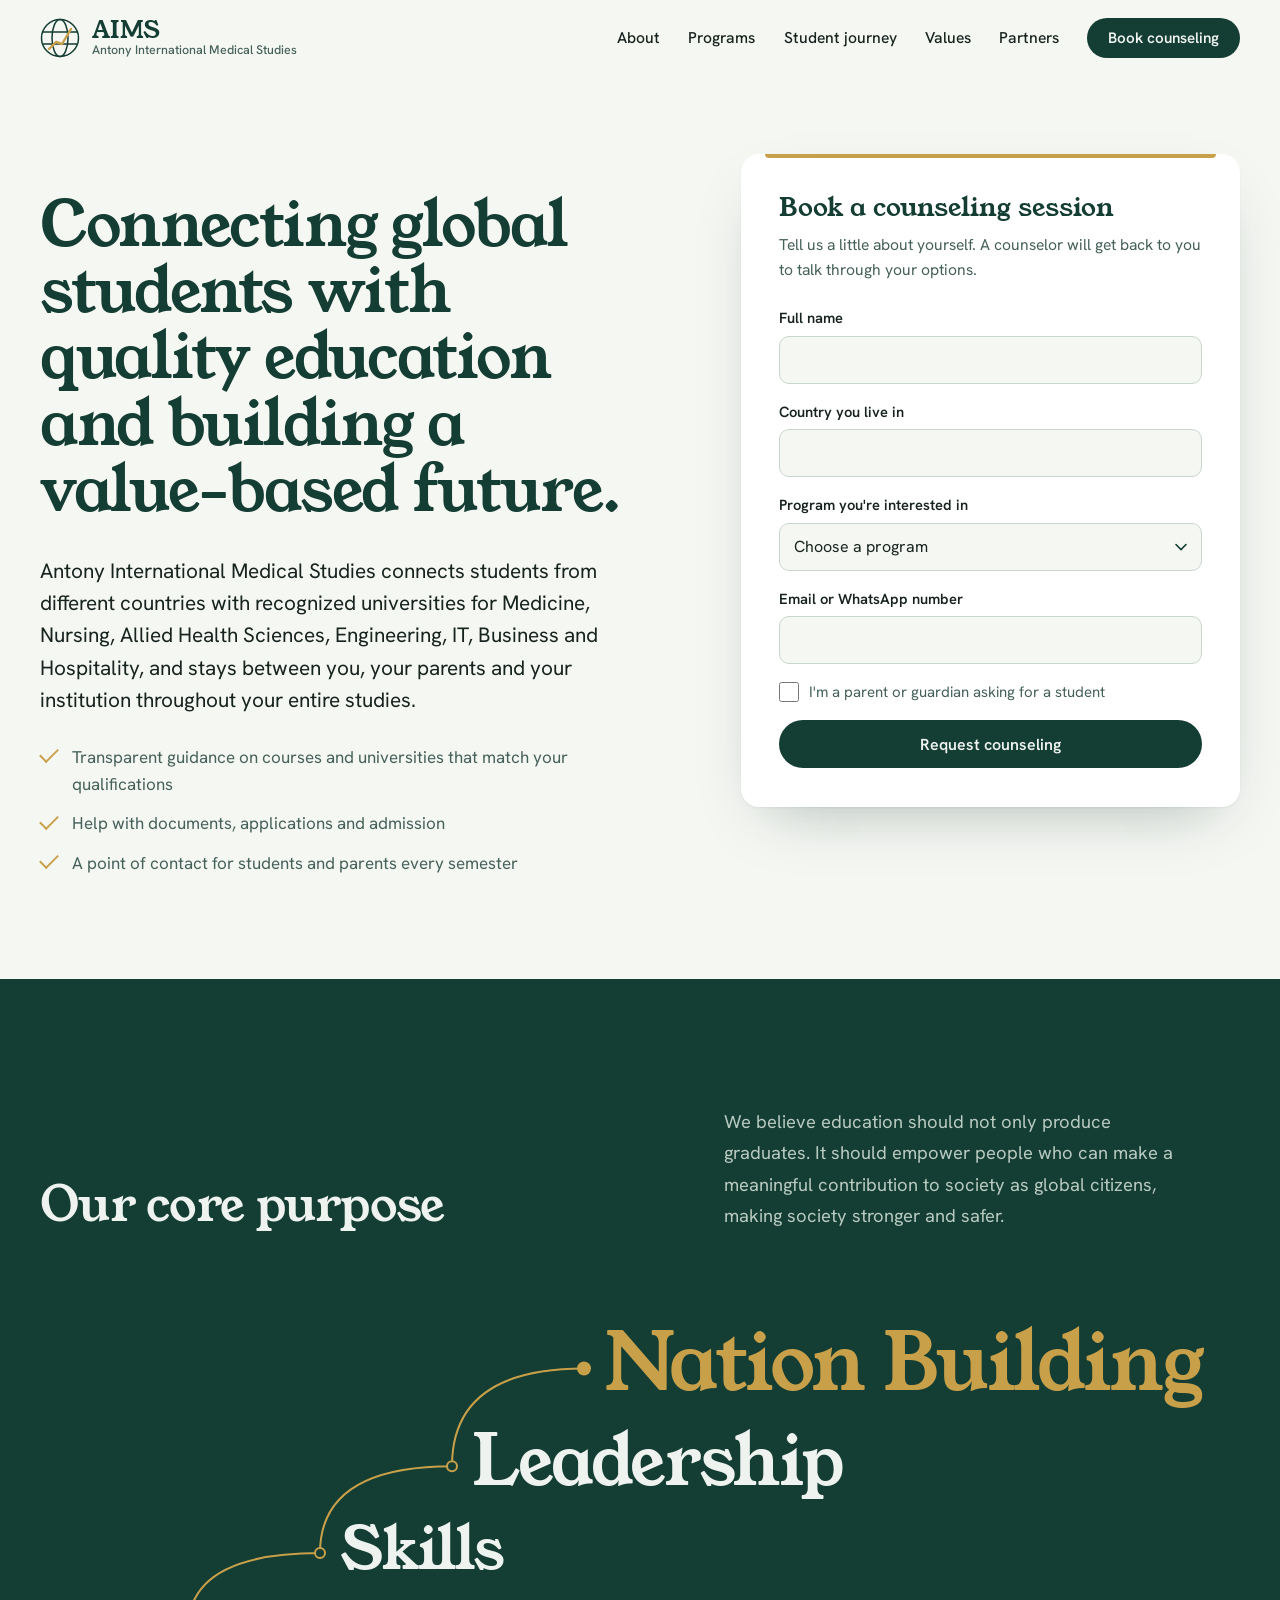
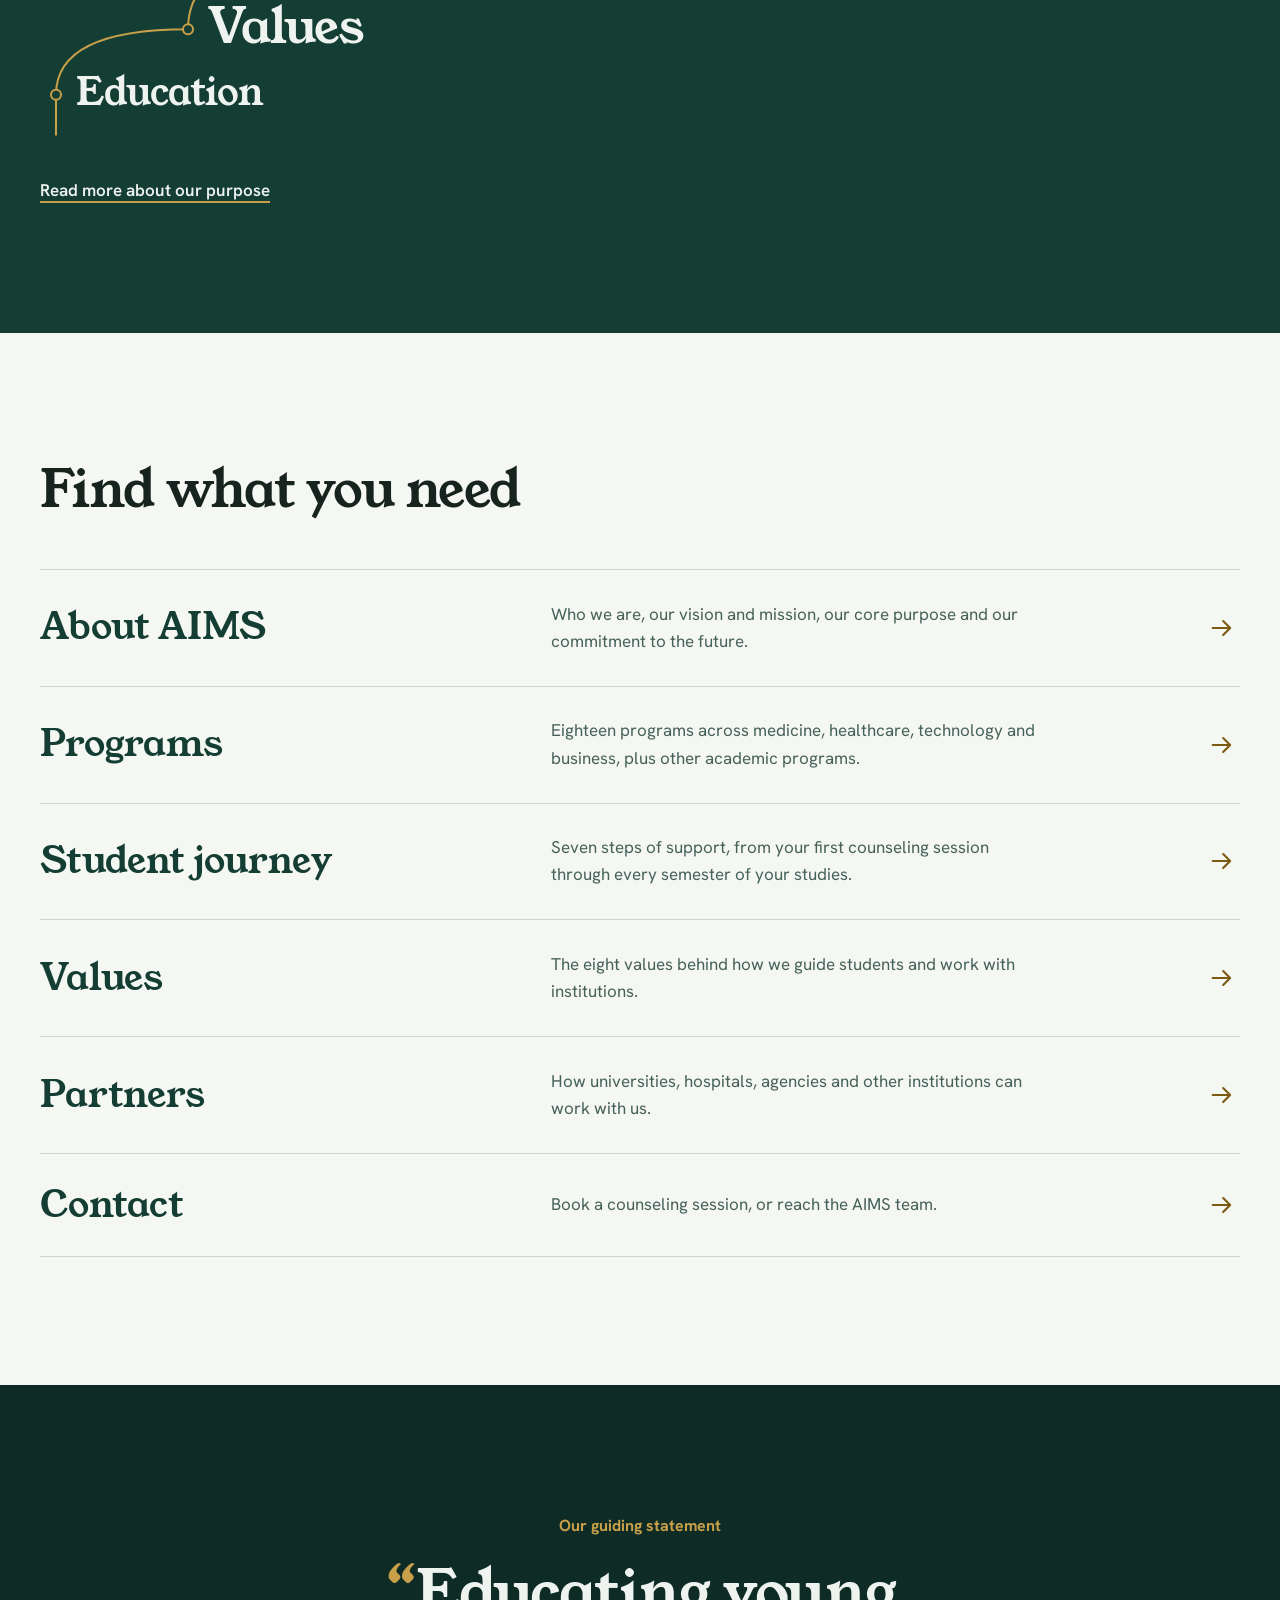
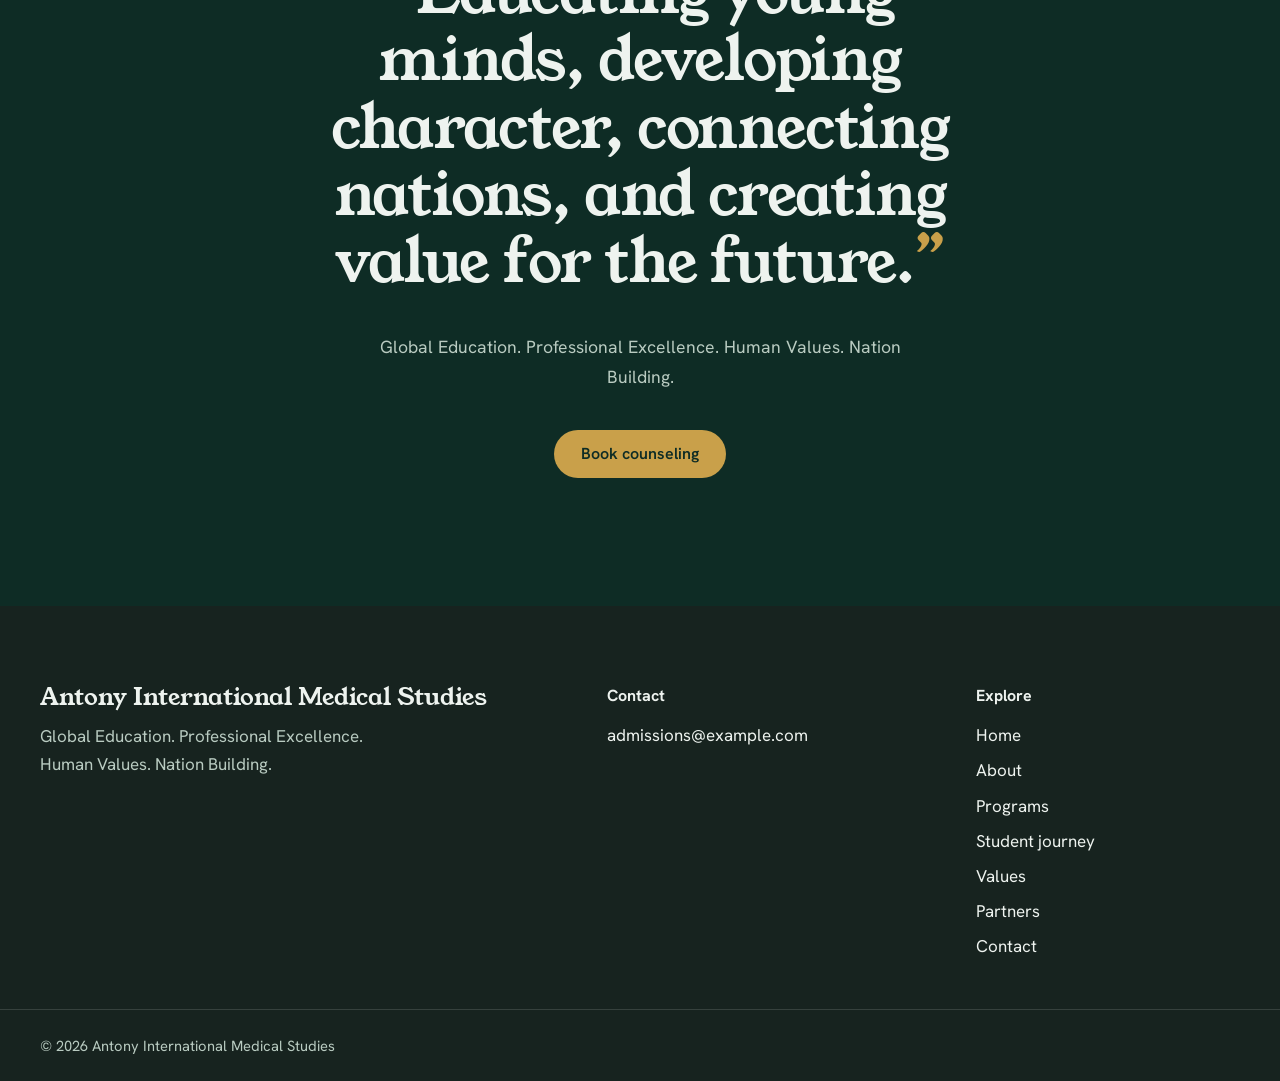
==== index.html @ ab31f5de "first commit" ====
<!doctype html>
<html lang="en">
<head>
  <meta charset="utf-8">
  <meta name="viewport" content="width=device-width, initial-scale=1">
  <title>Antony International Medical Studies (AIMS)</title>
  <meta name="description" content="Antony International Medical Studies connects students with recognized universities for Medicine, Nursing, Allied Health, Engineering, IT, Business and Hospitality, and supports them throughout their studies.">
  <meta name="theme-color" content="#143D33">
  <meta property="og:title" content="Antony International Medical Studies (AIMS)">
  <meta property="og:description" content="Antony International Medical Studies connects students with recognized universities for Medicine, Nursing, Allied Health, Engineering, IT, Business and Hospitality, and supports them throughout their studies.">
  <meta property="og:type" content="website">
  <link rel="icon" href="assets/img/favicon.svg" type="image/svg+xml">
  <link rel="preconnect" href="https://fonts.googleapis.com">
  <link rel="preconnect" href="https://fonts.gstatic.com" crossorigin>
  <link href="https://fonts.googleapis.com/css2?family=Hanken+Grotesk:wght@400;500;600;700&family=Young+Serif&display=swap" rel="stylesheet">
  <link rel="stylesheet" href="assets/css/styles.css">
  <script type="application/ld+json">
  {
    "@context": "https://schema.org",
    "@type": "EducationalOrganization",
    "name": "Antony International Medical Studies",
    "alternateName": "AIMS",
    "slogan": "Educating young minds, developing character, connecting nations, and creating value for the future.",
    "description": "International education and student recruitment consultancy for Medicine, Nursing, Allied Health Sciences, Engineering, Information Technology, Business, Hospitality and other professional programs."
  }
  </script>
</head>
<body>
  <a class="skip-link" href="#main">Skip to content</a>

  <header class="site-header" data-header>
    <div class="wrap header-inner">
      <a class="brand" href="index.html" aria-label="AIMS home">
        <svg class="brand-mark" viewBox="0 0 40 40" aria-hidden="true">
          <circle cx="20" cy="20" r="18.5" fill="none" stroke="currentColor" stroke-width="1.5"/>
          <ellipse cx="20" cy="20" rx="8" ry="18.5" fill="none" stroke="currentColor" stroke-width="1.5"/>
          <path d="M3 14h34M3 26h34" stroke="currentColor" stroke-width="1.5"/>
          <path class="brand-mark-rise" d="M9 31 L16 24 L22 26 L31 11" fill="none" stroke-width="2.4" stroke-linecap="round" stroke-linejoin="round"/>
        </svg>
        <span class="brand-text">
          <span class="brand-name">AIMS</span>
          <span class="brand-full">Antony International Medical Studies</span>
        </span>
      </a>

      <button class="nav-toggle" type="button" aria-expanded="false" aria-controls="site-nav" data-nav-toggle>
        <span class="visually-hidden">Menu</span>
        <svg viewBox="0 0 24 24" aria-hidden="true"><path d="M4 7h16M4 12h16M4 17h16"/></svg>
      </button>

      <nav class="site-nav" id="site-nav" aria-label="Main" data-nav>
        <a href="about.html">About</a>
        <a href="programs.html">Programs</a>
        <a href="student-journey.html">Student journey</a>
        <a href="values.html">Values</a>
        <a href="partners.html">Partners</a>
        <a class="btn btn-primary btn-small" href="contact.html">Book counseling</a>
      </nav>
    </div>
  </header>

  <main id="main">

    <section class="hero">
      <div class="wrap hero-grid">
        <div class="hero-copy">
          <h1 class="hero-title">Connecting global students with quality education and building a value-based future.</h1>
          <p class="hero-lede">
            Antony International Medical Studies connects students from different countries with recognized
            universities for Medicine, Nursing, Allied Health Sciences, Engineering, IT, Business and Hospitality,
            and stays between you, your parents and your institution throughout your entire studies.
          </p>
          <ul class="hero-points">
            <li>Transparent guidance on courses and universities that match your qualifications</li>
            <li>Help with documents, applications and admission</li>
            <li>A point of contact for students and parents every semester</li>
          </ul>
        </div>
        <div class="form-card" id="counseling" data-form-card>
          <div data-form-view>
            <h2 class="form-title">Book a counseling session</h2>
            <p class="form-intro">Tell us a little about yourself. A counselor will get back to you to talk through your options.</p>

            <form class="enquiry" novalidate data-form="counseling">
              <div class="field">
                <label for="f-name">Full name</label>
                <input id="f-name" name="name" type="text" autocomplete="name" required>
                <p class="field-error" id="f-name-err" hidden></p>
              </div>
              <div class="field">
                <label for="f-country">Country you live in</label>
                <input id="f-country" name="country" type="text" autocomplete="country-name" required>
                <p class="field-error" id="f-country-err" hidden></p>
              </div>
              <div class="field">
                <label for="f-program">Program you're interested in</label>
                <select id="f-program" name="program" required>
                  <option value="">Choose a program</option>
                  <optgroup label="Medicine &amp; Healthcare">
                    <option>Doctor of Medicine</option>
                    <option>Nursing</option>
                    <option>Pharmacy</option>
                    <option>Medical Laboratory Sciences</option>
                    <option>Radiologic Technology</option>
                    <option>Physical Therapy</option>
                    <option>Dentistry</option>
                    <option>Public Health</option>
                    <option>Allied Health Sciences</option>
                  </optgroup>
                  <optgroup label="Professional &amp; Technology">
                    <option>Information Technology</option>
                    <option>Computer Science</option>
                    <option>Engineering</option>
                    <option>Artificial Intelligence</option>
                    <option>Data Science</option>
                    <option>Cybersecurity</option>
                    <option>Business Administration</option>
                    <option>Accounting and Finance</option>
                    <option>Hospitality and Tourism Management</option>
                  </optgroup>
                  <optgroup label="Other">
                    <option>Another undergraduate program</option>
                    <option>A postgraduate program</option>
                    <option>A vocational or professional program</option>
                    <option>I&#x27;m not sure yet</option>
                  </optgroup>
                </select>
                <p class="field-error" id="f-program-err" hidden></p>
              </div>
              <div class="field">
                <label for="f-contact">Email or WhatsApp number</label>
                <input id="f-contact" name="contact" type="text" autocomplete="email" required>
                <p class="field-error" id="f-contact-err" hidden></p>
              </div>
              <label class="check">
                <input type="checkbox" name="parent">
                <span>I'm a parent or guardian asking for a student</span>
              </label>
              <button class="btn btn-primary btn-block" type="submit">Request counseling</button>
            </form>
          </div>
          <div class="form-done" data-form-done hidden tabindex="-1">
            <svg class="done-mark" viewBox="0 0 48 48" aria-hidden="true"><circle cx="24" cy="24" r="22"/><path d="M14 25l7 7 13-15"/></svg>
            <h2 class="form-title">Your request is ready to send</h2>
            <p>We've opened your email app with your details filled in. Press send and an AIMS counselor will reply.</p>
            <p class="form-done-alt" data-done-alt></p>
            <button class="btn btn-ghost" type="button" data-form-edit>Edit my details</button>
          </div>
        </div>
      </div>
    </section>

    <section class="purpose" aria-labelledby="purpose-title">
      <div class="wrap">
        <div class="purpose-head">
          <h2 class="purpose-title" id="purpose-title">Our core purpose</h2>
          <p class="purpose-lede">
            We believe education should not only produce graduates. It should empower people who can make a
            meaningful contribution to society as global citizens, making society stronger and safer.
          </p>
        </div>
        <div class="stairs" data-stairs>
          <svg class="stairs-line" aria-hidden="true" data-stairs-svg><path data-stairs-path/></svg>
          <ol class="stairs-list" aria-label="Our core purpose">
            <li class="step" style="--i:0"><span class="step-word">Education</span></li>
            <li class="step" style="--i:1"><span class="step-word">Values</span></li>
            <li class="step" style="--i:2"><span class="step-word">Skills</span></li>
            <li class="step" style="--i:3"><span class="step-word">Leadership</span></li>
            <li class="step" style="--i:4"><span class="step-word">Nation Building</span></li>
          </ol>
        </div>
        <a class="text-link text-link-light" href="about.html#core-purpose">Read more about our purpose</a>
      </div>
    </section>

    <section class="section explore" aria-labelledby="explore-title">
      <div class="wrap">
        <h2 class="h2" id="explore-title">Find what you need</h2>
        <ul class="explore-list">
          <li>
            <a class="explore-row" href="about.html">
              <span class="explore-name">About AIMS</span>
              <span class="explore-desc">Who we are, our vision and mission, our core purpose and our commitment to the future.</span>
              <svg class="row-arrow" viewBox="0 0 24 24" aria-hidden="true"><path d="M4 12h15M13 6l6 6-6 6"/></svg>
            </a>
          </li>
          <li>
            <a class="explore-row" href="programs.html">
              <span class="explore-name">Programs</span>
              <span class="explore-desc">Eighteen programs across medicine, healthcare, technology and business, plus other academic programs.</span>
              <svg class="row-arrow" viewBox="0 0 24 24" aria-hidden="true"><path d="M4 12h15M13 6l6 6-6 6"/></svg>
            </a>
          </li>
          <li>
            <a class="explore-row" href="student-journey.html">
              <span class="explore-name">Student journey</span>
              <span class="explore-desc">Seven steps of support, from your first counseling session through every semester of your studies.</span>
              <svg class="row-arrow" viewBox="0 0 24 24" aria-hidden="true"><path d="M4 12h15M13 6l6 6-6 6"/></svg>
            </a>
          </li>
          <li>
            <a class="explore-row" href="values.html">
              <span class="explore-name">Values</span>
              <span class="explore-desc">The eight values behind how we guide students and work with institutions.</span>
              <svg class="row-arrow" viewBox="0 0 24 24" aria-hidden="true"><path d="M4 12h15M13 6l6 6-6 6"/></svg>
            </a>
          </li>
          <li>
            <a class="explore-row" href="partners.html">
              <span class="explore-name">Partners</span>
              <span class="explore-desc">How universities, hospitals, agencies and other institutions can work with us.</span>
              <svg class="row-arrow" viewBox="0 0 24 24" aria-hidden="true"><path d="M4 12h15M13 6l6 6-6 6"/></svg>
            </a>
          </li>
          <li>
            <a class="explore-row" href="contact.html">
              <span class="explore-name">Contact</span>
              <span class="explore-desc">Book a counseling session, or reach the AIMS team.</span>
              <svg class="row-arrow" viewBox="0 0 24 24" aria-hidden="true"><path d="M4 12h15M13 6l6 6-6 6"/></svg>
            </a>
          </li>
        </ul>
      </div>
    </section>

    <section class="statement" aria-labelledby="statement-title">
      <div class="wrap">
        <h2 class="statement-label" id="statement-title">Our guiding statement</h2>
        <blockquote class="statement-quote">Educating young minds, developing character, connecting nations, and creating value for the future.</blockquote>
        <p class="statement-body">Global Education. Professional Excellence. Human Values. Nation Building.</p>
        <a class="btn btn-brass" href="contact.html">Book counseling</a>
      </div>
    </section>
  </main>

  <footer class="site-footer">
    <div class="wrap footer-grid">
      <div class="footer-brand">
        <p class="footer-name">Antony International Medical Studies</p>
        <p class="footer-tagline">Global Education. Professional Excellence. Human Values. Nation Building.</p>
      </div>
      <div class="footer-contact">
        <h2 class="footer-heading">Contact</h2>
        <ul data-contact-list></ul>
      </div>
      <nav class="footer-nav" aria-label="Footer">
        <h2 class="footer-heading">Explore</h2>
        <ul>
          <li><a href="index.html">Home</a></li>
          <li><a href="about.html">About</a></li>
          <li><a href="programs.html">Programs</a></li>
          <li><a href="student-journey.html">Student journey</a></li>
          <li><a href="values.html">Values</a></li>
          <li><a href="partners.html">Partners</a></li>
          <li><a href="contact.html">Contact</a></li>
        </ul>
      </nav>
    </div>
    <div class="wrap footer-base">
      <p>&copy; <span data-year>2026</span> Antony International Medical Studies</p>
    </div>
  </footer>

  <script src="assets/js/main.js" defer></script>
</body>
</html>
---- assets/css/styles.css ----
/* ==========================================================================
   AIMS — Antony International Medical Studies
   Palette: laurel (surgical green / graduation laurel), chalk, ink, sage, brass
   Type: Young Serif (display), Hanken Grotesk (text)
   ========================================================================== */

:root {
  --laurel: #143d33;
  --laurel-deep: #0e2c25;
  --laurel-soft: #1d4d41;
  --chalk: #f5f7f3;
  --paper: #ffffff;
  --ink: #17231f;
  --ink-soft: #46605a;
  --sage: #e3ebe5;
  --sage-line: #c9d6cd;
  --brass: #c9a04a;
  --brass-ink: #7d5a12;
  --on-laurel: #eef3ef;
  --on-laurel-soft: #b9cbc1;
  --error: #a3271c;

  --font-display: "Young Serif", "Iowan Old Style", Georgia, serif;
  --font-text: "Hanken Grotesk", "Segoe UI", system-ui, sans-serif;

  --wrap: 1200px;
  --gutter: clamp(16px, 4vw, 40px);
  --section-y: clamp(72px, 10vw, 136px);
  --radius: 14px;
  --ease-out: cubic-bezier(0.16, 1, 0.3, 1);
}

/* ---------- Base ---------- */

*,
*::before,
*::after { box-sizing: border-box; }

html {
  scroll-behavior: smooth;
  scroll-padding-top: 88px;
  -webkit-text-size-adjust: 100%;
  scrollbar-color: var(--sage-line) var(--chalk);
}

body {
  margin: 0;
  background: var(--chalk);
  color: var(--ink);
  font-family: var(--font-text);
  font-size: 1.0625rem;
  line-height: 1.6;
  font-feature-settings: "kern", "liga";
  -webkit-font-smoothing: antialiased;
  text-rendering: optimizeLegibility;
}

::selection { background: var(--laurel); color: var(--on-laurel); }

::-webkit-scrollbar { width: 12px; }
::-webkit-scrollbar-track { background: var(--chalk); }
::-webkit-scrollbar-thumb { background: var(--sage-line); border-radius: 12px; border: 3px solid var(--chalk); }
::-webkit-scrollbar-thumb:hover { background: var(--ink-soft); }

h1, h2, h3, h4, p, ul, ol, dl, dd, figure, blockquote { margin: 0; }
ul, ol { padding: 0; list-style: none; }
img, svg { display: block; max-width: 100%; }

a { color: inherit; text-underline-offset: 0.2em; text-decoration-thickness: 1px; }

:focus-visible {
  outline: 3px solid var(--brass);
  outline-offset: 3px;
  border-radius: 4px;
}

.wrap {
  width: 100%;
  max-width: calc(var(--wrap) + var(--gutter) * 2);
  margin-inline: auto;
  padding-inline: var(--gutter);
}

[hidden] { display: none !important; }

.visually-hidden {
  position: absolute !important;
  width: 1px; height: 1px;
  overflow: hidden;
  clip: rect(0 0 0 0);
  white-space: nowrap;
}

.skip-link {
  position: absolute;
  left: 16px; top: -60px;
  z-index: 100;
  padding: 10px 16px;
  background: var(--laurel);
  color: var(--on-laurel);
  border-radius: 8px;
  text-decoration: none;
  font-weight: 600;
}
.skip-link:focus { top: 12px; }

/* ---------- Type roles ---------- */

.h2 {
  font-family: var(--font-display);
  font-weight: 400;
  font-size: clamp(2rem, 1.4rem + 2.4vw, 3.25rem);
  line-height: 1.1;
  letter-spacing: -0.015em;
  text-wrap: balance;
}

.h3 {
  font-family: var(--font-display);
  font-weight: 400;
  font-size: clamp(1.5rem, 1.25rem + 0.9vw, 2rem);
  line-height: 1.2;
}

.lead {
  font-size: clamp(1.125rem, 1.05rem + 0.35vw, 1.3rem);
  line-height: 1.55;
  color: var(--ink);
}

/* ---------- Buttons ---------- */

.btn {
  display: inline-flex;
  align-items: center;
  justify-content: center;
  gap: 8px;
  min-height: 48px;
  padding: 12px 26px;
  border: 1.5px solid transparent;
  border-radius: 999px;
  font: 600 1rem/1.2 var(--font-text);
  text-decoration: none;
  cursor: pointer;
  transition: background-color 0.2s, color 0.2s, border-color 0.2s, transform 0.2s var(--ease-out);
}
.btn:active { transform: translateY(1px); }

.btn-primary { background: var(--laurel); color: var(--on-laurel); }
.btn-primary:hover { background: var(--laurel-soft); }

.btn-outline { border-color: var(--laurel); color: var(--laurel); background: transparent; }
.btn-outline:hover { background: var(--laurel); color: var(--on-laurel); }

.btn-ghost { background: var(--sage); color: var(--laurel); }
.btn-ghost:hover { background: var(--sage-line); }

.btn-brass { background: var(--brass); color: var(--laurel-deep); }
.btn-brass:hover { background: #d8b360; }

.btn-small { min-height: 40px; padding: 8px 20px; font-size: 0.95rem; }
.btn-block { width: 100%; }

/* ---------- Header ---------- */

.site-header {
  position: sticky;
  top: 0;
  z-index: 50;
  background: var(--chalk);
  border-bottom: 1px solid transparent;
  transition: border-color 0.3s, box-shadow 0.3s;
}
.site-header.is-scrolled {
  border-bottom-color: var(--sage-line);
  box-shadow: 0 6px 24px -18px rgba(14, 44, 37, 0.5);
}

.header-inner {
  display: flex;
  align-items: center;
  justify-content: space-between;
  gap: 24px;
  min-height: 76px;
}

.brand {
  display: inline-flex;
  align-items: center;
  gap: 12px;
  text-decoration: none;
  color: var(--laurel);
}
.brand-mark { width: 40px; height: 40px; flex: none; }
.brand-mark-rise { stroke: var(--brass); }
.brand-text { display: flex; flex-direction: column; line-height: 1.1; }
.brand-name { font-family: var(--font-display); font-size: 1.45rem; letter-spacing: 0.02em; }
.brand-full { font-size: 0.78rem; color: var(--ink-soft); font-weight: 500; }

.site-nav {
  display: flex;
  align-items: center;
  gap: clamp(16px, 2.2vw, 32px);
}
.site-nav a:not(.btn) {
  text-decoration: none;
  font-weight: 500;
  font-size: 0.98rem;
  color: var(--ink);
  padding: 6px 0;
  background: linear-gradient(var(--brass), var(--brass)) left bottom / 0 2px no-repeat;
  transition: background-size 0.3s var(--ease-out);
}
.site-nav a:not(.btn):hover,
.site-nav a:not(.btn)[aria-current="page"] { background-size: 100% 2px; }
.site-nav a:not(.btn)[aria-current="page"] { color: var(--laurel); font-weight: 600; }

.nav-toggle {
  display: none;
  width: 44px; height: 44px;
  border: 1.5px solid var(--sage-line);
  border-radius: 12px;
  background: var(--paper);
  color: var(--laurel);
  cursor: pointer;
  padding: 0;
  align-items: center;
  justify-content: center;
}
.nav-toggle svg { width: 22px; height: 22px; fill: none; stroke: currentColor; stroke-width: 2; stroke-linecap: round; }

/* ---------- Hero ---------- */

.hero { padding-block: clamp(40px, 6vw, 88px) clamp(56px, 8vw, 112px); }

.hero-grid {
  display: grid;
  grid-template-columns: minmax(0, 1.25fr) minmax(0, 1fr);
  gap: clamp(32px, 6vw, 96px);
  align-items: start;
}

.hero-copy { padding-top: clamp(8px, 3vw, 48px); }

.hero-title {
  font-family: var(--font-display);
  font-weight: 400;
  font-size: clamp(2.3rem, 1.5rem + 3vw, 4.1rem);
  line-height: 1.06;
  letter-spacing: -0.022em;
  color: var(--laurel);
  text-wrap: balance;
  max-width: 19ch;
}

.hero-lede {
  margin-top: clamp(20px, 2.5vw, 32px);
  max-width: 58ch;
  font-size: clamp(1.125rem, 1.05rem + 0.35vw, 1.3rem);
  line-height: 1.55;
}

.hero-points {
  margin-top: 28px;
  display: grid;
  gap: 12px;
  max-width: 54ch;
}
.hero-points li {
  position: relative;
  padding-left: 32px;
  color: var(--ink-soft);
}
.hero-points li::before {
  content: "";
  position: absolute;
  left: 0; top: 0.42em;
  width: 18px; height: 10px;
  border-left: 2px solid var(--brass);
  border-bottom: 2px solid var(--brass);
  transform: rotate(-45deg) translate(2px, -2px);
}

/* ---------- Form card ---------- */

.form-card {
  background: var(--paper);
  border-radius: 18px;
  padding: clamp(24px, 3vw, 40px);
  box-shadow: 0 1px 2px rgba(14, 44, 37, 0.06), 0 24px 60px -28px rgba(14, 44, 37, 0.35);
  position: relative;
}
.form-card::before {
  content: "";
  position: absolute;
  inset: 0 24px auto;
  height: 4px;
  background: var(--brass);
  border-radius: 0 0 4px 4px;
}

.form-title {
  font-family: var(--font-display);
  font-weight: 400;
  font-size: 1.65rem;
  line-height: 1.2;
  color: var(--laurel);
}
.form-intro { margin-top: 8px; color: var(--ink-soft); font-size: 0.98rem; }

.enquiry { margin-top: 24px; display: grid; gap: 16px; }

.field { display: grid; gap: 6px; }
.field label { font-weight: 600; font-size: 0.92rem; }

.field input,
.field select {
  width: 100%;
  min-height: 48px;
  padding: 10px 14px;
  border: 1.5px solid var(--sage-line);
  border-radius: 10px;
  background: var(--chalk);
  color: var(--ink);
  font: 400 1rem/1.4 var(--font-text);
  transition: border-color 0.2s, background-color 0.2s;
  caret-color: var(--laurel);
}
.field select {
  appearance: none;
  background-image: url("data:image/svg+xml,%3Csvg xmlns='http://www.w3.org/2000/svg' viewBox='0 0 12 8'%3E%3Cpath d='M1 1.5l5 5 5-5' fill='none' stroke='%23143d33' stroke-width='1.6' stroke-linecap='round'/%3E%3C/svg%3E");
  background-repeat: no-repeat;
  background-position: right 14px center;
  background-size: 12px 8px;
  padding-right: 40px;
}
.field input:hover,
.field select:hover { border-color: var(--ink-soft); }
.field input:focus,
.field select:focus {
  outline: none;
  border-color: var(--laurel);
  background-color: var(--paper);
  box-shadow: 0 0 0 3px rgba(201, 160, 74, 0.45);
}
.field [aria-invalid="true"] { border-color: var(--error); background-color: #fdf5f4; }

.field-error {
  color: var(--error);
  font-size: 0.88rem;
  font-weight: 500;
}

.field.is-filled select { border-color: var(--laurel); }
.field select.just-set { animation: flash 1.2s var(--ease-out); }
@keyframes flash {
  0% { box-shadow: 0 0 0 0 rgba(201, 160, 74, 0.8); }
  100% { box-shadow: 0 0 0 10px rgba(201, 160, 74, 0); }
}

.check {
  display: flex;
  gap: 10px;
  align-items: flex-start;
  font-size: 0.94rem;
  color: var(--ink-soft);
  cursor: pointer;
}
.check input {
  width: 20px; height: 20px;
  margin: 2px 0 0;
  accent-color: var(--laurel);
  flex: none;
}

.form-done { display: grid; gap: 14px; justify-items: start; }
.form-done:focus { outline: none; }
.form-done p { color: var(--ink-soft); }
.form-done-alt a { color: var(--laurel); font-weight: 600; }
.done-mark { width: 48px; height: 48px; }
.done-mark circle { fill: var(--sage); }
.done-mark path { fill: none; stroke: var(--laurel); stroke-width: 3; stroke-linecap: round; stroke-linejoin: round; }

/* ---------- Purpose staircase (signature) ---------- */

.purpose {
  background: var(--laurel);
  color: var(--on-laurel);
  padding-block: var(--section-y);
  overflow: hidden;
}

.purpose-head {
  display: grid;
  grid-template-columns: minmax(0, 1.2fr) minmax(0, 1fr);
  gap: clamp(24px, 5vw, 80px);
  align-items: end;
}
.purpose-title {
  font-family: var(--font-display);
  font-weight: 400;
  font-size: clamp(1.9rem, 1.3rem + 2.2vw, 3rem);
  line-height: 1.12;
  letter-spacing: -0.015em;
  text-wrap: balance;
}
.purpose-lede { color: var(--on-laurel-soft); max-width: 46ch; font-size: 1.15rem; line-height: 1.7; }

.stairs {
  position: relative;
  margin-top: clamp(48px, 7vw, 96px);
  container-type: inline-size;
}

.stairs-line {
  position: absolute;
  inset: 0;
  width: 100%;
  height: 100%;
  overflow: visible;
  pointer-events: none;
}
.stairs-line path {
  fill: none;
  stroke: var(--brass);
  stroke-width: 2;
  stroke-linecap: round;
}
.stairs-line circle { fill: var(--brass); }
.stairs-line .node-ring { fill: var(--laurel); stroke: var(--brass); stroke-width: 2; }

.stairs-list {
  display: flex;
  flex-direction: column-reverse;
  gap: clamp(10px, 1.6vw, 22px);
}

/* Offsets and sizes scale with the staircase's own width, so the top
   step ("Nation Building") always fits on one line. */
.step { margin-left: calc(var(--i) * 11cqi + 36px); }
.step-word {
  display: inline-block;
  white-space: nowrap;
  font-family: var(--font-display);
  font-size: calc(3.2cqi + var(--i) * 0.85cqi);
  line-height: 1.05;
  letter-spacing: -0.02em;
  color: var(--on-laurel);
}
.step:last-child .step-word { color: var(--brass); }

/* Animated state: only when JS confirms motion is allowed */
.stairs.is-armed .step-word {
  opacity: 0.38;
  transition: opacity 0.9s var(--ease-out), transform 0.9s var(--ease-out);
  transition-delay: calc(var(--i) * 0.38s + 0.15s);
}
.stairs.is-armed.is-drawn .step-word { opacity: 1; }

/* ---------- Sections ---------- */

.section { padding-block: var(--section-y); }

.section-head {
  display: flex;
  flex-wrap: wrap;
  justify-content: space-between;
  align-items: end;
  gap: 16px 48px;
}
.section-head p { color: var(--ink-soft); max-width: 44ch; }

/* About */
.about-grid {
  display: grid;
  grid-template-columns: minmax(0, 1fr) minmax(0, 1fr);
  gap: clamp(40px, 7vw, 112px);
  align-items: start;
}
.about-intro .lead { margin-top: 24px; max-width: 60ch; }
.about-intro p:not(.lead) { margin-top: 16px; color: var(--ink-soft); max-width: 60ch; }

.vision {
  border-top: 2px solid var(--laurel);
  padding-top: 24px;
  margin-top: clamp(0px, 1vw, 12px);
}
.vision-label { font-weight: 600; color: var(--brass-ink); font-size: 0.98rem; }
.vision-text {
  margin-top: 14px;
  font-family: var(--font-display);
  font-size: clamp(1.4rem, 1.15rem + 1vw, 2rem);
  line-height: 1.3;
  color: var(--laurel);
  text-wrap: pretty;
}

.mission-list {
  margin-top: 28px;
  display: grid;
  grid-template-columns: repeat(2, minmax(0, 1fr));
  gap: 0 clamp(32px, 5vw, 72px);
}
.mission-list li {
  position: relative;
  padding: 18px 0 18px 30px;
  border-top: 1px solid var(--sage-line);
  max-width: 60ch;
}
.mission-list li::before {
  content: "";
  position: absolute;
  left: 2px; top: 1.62em;
  width: 12px; height: 2px;
  background: var(--brass);
}

/* Growth verbs */
.growth { background: var(--sage); }
.growth-title { max-width: 26ch; }
.growth-grid {
  margin-top: clamp(40px, 5vw, 64px);
  display: grid;
  grid-template-columns: repeat(3, minmax(0, 1fr));
  gap: clamp(36px, 4vw, 56px) clamp(28px, 4vw, 56px);
}
.growth-item { border-top: 1px solid var(--sage-line); padding-top: 20px; }
.growth-item dt {
  font-family: var(--font-display);
  font-size: clamp(1.9rem, 1.5rem + 1.4vw, 2.75rem);
  line-height: 1;
  color: var(--laurel);
}
.growth-item dd { margin-top: 12px; color: var(--ink-soft); max-width: 34ch; }

/* Programs */
.program-group {
  display: grid;
  grid-template-columns: minmax(0, 0.8fr) minmax(0, 2fr);
  gap: clamp(24px, 5vw, 80px);
  align-items: start;
}
.program-group-head { display: grid; gap: 14px; position: sticky; top: 120px; }
.program-group-head .h2 { font-size: clamp(1.9rem, 1.4rem + 1.5vw, 2.6rem); }
.program-group-head p { color: var(--ink-soft); max-width: 40ch; }
.programs-alt { background: var(--sage); }

.program-list {
  display: grid;
  grid-template-columns: repeat(2, minmax(0, 1fr));
  column-gap: clamp(24px, 3vw, 48px);
}
.program-list > li { border-top: 1px solid var(--sage-line); }
.program {
  display: flex;
  flex-direction: column;
  align-items: flex-start;
  gap: 4px;
  padding: 22px 0 24px;
  text-decoration: none;
  color: var(--ink);
}
.program-name {
  font-family: var(--font-display);
  font-size: clamp(1.25rem, 1.1rem + 0.5vw, 1.55rem);
  line-height: 1.2;
  color: var(--laurel);
  transition: transform 0.35s var(--ease-out);
}
.program-ask {
  font-size: 0.9rem;
  font-weight: 600;
  color: var(--brass-ink);
  text-decoration: underline;
  text-decoration-color: transparent;
  text-underline-offset: 0.25em;
  transition: text-decoration-color 0.2s;
}
.program:hover .program-name,
.program:focus-visible .program-name { transform: translateX(6px); }
.program:hover .program-ask,
.program:focus-visible .program-ask { text-decoration-color: currentColor; }

/* Journey */
.journey { background: var(--paper); }
.journey-grid {
  display: grid;
  grid-template-columns: minmax(0, 0.85fr) minmax(0, 1.15fr);
  gap: clamp(40px, 7vw, 112px);
  align-items: start;
}
.journey-head { position: sticky; top: 120px; display: grid; gap: 20px; justify-items: start; }
.journey-summary { color: var(--ink-soft); max-width: 40ch; font-size: 1.15rem; }

.phase {
  font-family: var(--font-text);
  font-size: 1rem;
  font-weight: 700;
  color: var(--brass-ink);
  padding-left: 76px;
  margin-bottom: 8px;
}
.phase-ongoing { margin-top: 40px; }

.steps { counter-reset: step 0; position: relative; }
.steps-ongoing { counter-reset: step 4; }

.tl-step {
  position: relative;
  counter-increment: step;
  padding: 18px 0 28px 76px;
}
.tl-step::before {
  content: counter(step);
  position: absolute;
  left: 0; top: 12px;
  width: 48px; height: 48px;
  display: grid;
  place-items: center;
  border-radius: 50%;
  border: 1.5px solid var(--laurel);
  background: var(--paper);
  color: var(--laurel);
  font-family: var(--font-display);
  font-size: 1.25rem;
  z-index: 1;
}
.tl-step::after {
  content: "";
  position: absolute;
  left: 23.25px; top: 60px; bottom: -12px;
  width: 1.5px;
  background: var(--sage-line);
}
.steps:not(.steps-ongoing) .tl-step:last-child::after { display: none; }
.steps-ongoing .tl-step::before { background: var(--laurel); color: var(--on-laurel); }
.steps-ongoing .tl-step::after { background: var(--laurel); width: 3px; left: 22.5px; }
.steps-ongoing .tl-step:last-child::after { bottom: 12px; }

.tl-step h3 {
  font-family: var(--font-display);
  font-weight: 400;
  font-size: clamp(1.3rem, 1.15rem + 0.5vw, 1.6rem);
  line-height: 1.25;
  color: var(--laurel);
}
.tl-step p { margin-top: 8px; color: var(--ink-soft); max-width: 56ch; }

.tl-step-key { background: var(--sage); border-radius: var(--radius); margin: 8px 0 12px -16px; padding-left: 92px; padding-right: 24px; }
.tl-step-key::before { left: 16px; }
.tl-step-key::after { left: 38.5px; }
.tl-step-key p { color: var(--ink); }

/* Values */
.values-grid {
  margin-top: clamp(40px, 5vw, 64px);
  display: grid;
  grid-template-columns: minmax(0, 0.8fr) minmax(0, 1.2fr);
  gap: clamp(40px, 6vw, 96px);
  align-items: start;
}
.value-root {
  background: var(--laurel);
  color: var(--on-laurel);
  border-radius: 18px;
  padding: clamp(28px, 4vw, 48px);
  position: sticky;
  top: 120px;
}
.value-root-name {
  font-family: var(--font-display);
  font-weight: 400;
  font-size: clamp(2.2rem, 1.6rem + 2.2vw, 3.4rem);
  line-height: 1.02;
  color: var(--brass);
}
.value-root p { margin-top: 18px; color: var(--on-laurel-soft); font-size: 1.15rem; line-height: 1.6; max-width: 30ch; }

.value-list {
  display: grid;
  grid-template-columns: repeat(2, minmax(0, 1fr));
  gap: 0 clamp(28px, 4vw, 56px);
}
.value { border-top: 1px solid var(--sage-line); padding: 20px 0 26px; }
.value dt { font-family: var(--font-display); font-size: 1.45rem; color: var(--laurel); }
.value dd { margin-top: 6px; color: var(--ink-soft); }

/* Partners */
.partners { background: var(--sage); }
.partners-grid {
  display: grid;
  grid-template-columns: minmax(0, 0.9fr) minmax(0, 1.1fr);
  gap: clamp(40px, 7vw, 112px);
  align-items: start;
}
.partners-head { display: grid; gap: 20px; justify-items: start; }
.partners-head p { color: var(--ink-soft); max-width: 44ch; }

.partner-list {
  display: grid;
  grid-template-columns: repeat(2, minmax(0, 1fr));
  column-gap: clamp(24px, 3vw, 48px);
}
.partner-list li {
  padding: 18px 0;
  border-top: 1px solid var(--sage-line);
  font-family: var(--font-display);
  font-size: clamp(1.1rem, 1rem + 0.35vw, 1.3rem);
  line-height: 1.3;
  color: var(--laurel);
}

/* Commitment */
.commitment .h2 { max-width: 22ch; }
.commitment-intro { margin-top: clamp(32px, 4vw, 48px); color: var(--ink-soft); font-size: 1.1rem; }
.formula {
  margin-top: 16px;
  display: flex;
  flex-wrap: wrap;
  align-items: baseline;
  gap: 0.1em 0.45em;
  font-family: var(--font-display);
  font-size: clamp(1.8rem, 1rem + 3.4vw, 4rem);
  line-height: 1.15;
  letter-spacing: -0.02em;
  color: var(--laurel);
}
.formula .plus { color: var(--brass); font-size: 0.8em; }
.commitment-body { margin-top: clamp(28px, 3vw, 40px); max-width: 62ch; font-size: 1.15rem; color: var(--ink-soft); }

/* Statement */
.statement {
  background: var(--laurel-deep);
  color: var(--on-laurel);
  padding-block: var(--section-y);
  text-align: center;
}
.statement-quote {
  font-family: var(--font-display);
  font-size: clamp(2rem, 1.2rem + 3.2vw, 3.9rem);
  line-height: 1.12;
  letter-spacing: -0.02em;
  max-width: 22ch;
  margin-inline: auto;
  text-wrap: balance;
}
.statement-quote::before,
.statement-quote::after { color: var(--brass); }
.statement-quote::before { content: "\201C"; }
.statement-quote::after { content: "\201D"; }
.statement-body {
  margin: clamp(24px, 3vw, 36px) auto 0;
  max-width: 58ch;
  color: var(--on-laurel-soft);
  font-size: 1.1rem;
  line-height: 1.7;
}
.statement .btn { margin-top: clamp(28px, 3vw, 40px); }

/* Footer */
.site-footer { background: var(--ink); color: var(--on-laurel-soft); padding-top: clamp(56px, 6vw, 80px); }
.footer-grid {
  display: grid;
  grid-template-columns: minmax(0, 1.6fr) minmax(0, 1fr) minmax(0, 0.8fr);
  gap: 40px;
}
.footer-name { font-family: var(--font-display); font-size: 1.5rem; color: var(--on-laurel); line-height: 1.2; }
.footer-tagline { margin-top: 12px; max-width: 34ch; }
.footer-heading { font-size: 1rem; font-weight: 700; color: var(--on-laurel); margin-bottom: 14px; }
.site-footer ul { display: grid; gap: 8px; }
.site-footer a { color: var(--on-laurel); text-decoration: none; }
.site-footer a:hover { text-decoration: underline; }
.footer-base {
  margin-top: 48px;
  padding-block: 24px;
  border-top: 1px solid rgba(238, 243, 239, 0.14);
  font-size: 0.92rem;
}

/* ---------- Multi-page components ---------- */

.text-link {
  display: inline-block;
  font-weight: 600;
  color: var(--laurel);
  text-decoration: underline;
  text-decoration-color: var(--brass);
  text-decoration-thickness: 2px;
  text-underline-offset: 0.3em;
}
.text-link:hover { text-decoration-color: currentColor; }
.text-link-light { color: var(--on-laurel); margin-top: clamp(40px, 5vw, 64px); }

/* Inner page heading */
.page-head {
  padding-block: clamp(48px, 7vw, 104px) clamp(40px, 5vw, 72px);
  border-bottom: 1px solid var(--sage-line);
}
.page-head-tight { border-bottom: 0; padding-bottom: 0; }
.page-head-grid {
  display: grid;
  grid-template-columns: minmax(0, 1.5fr) minmax(0, 1fr);
  gap: clamp(32px, 6vw, 96px);
  align-items: end;
}
.page-title {
  font-family: var(--font-display);
  font-weight: 400;
  font-size: clamp(2.6rem, 1.6rem + 4vw, 5rem);
  line-height: 1.02;
  letter-spacing: -0.025em;
  color: var(--laurel);
  text-wrap: balance;
}
.page-lede {
  margin-top: clamp(16px, 2vw, 24px);
  max-width: 54ch;
  font-size: clamp(1.125rem, 1.05rem + 0.35vw, 1.3rem);
  line-height: 1.55;
}

.toc { border-left: 2px solid var(--brass); padding-left: 20px; }
.toc-title { font-size: 0.95rem; font-weight: 700; color: var(--brass-ink); margin-bottom: 10px; }
.toc ol { display: grid; gap: 6px; }
.toc a { color: var(--ink); text-decoration: none; }
.toc a:hover { color: var(--laurel); text-decoration: underline; text-decoration-color: var(--brass); }

.section-intro { margin-top: 16px; color: var(--ink-soft); font-size: 1.1rem; }
.mission-section { padding-top: 0; }

/* Home: explore rows */
.explore-list { margin-top: clamp(32px, 4vw, 56px); border-bottom: 1px solid var(--sage-line); }
.explore-row {
  display: grid;
  grid-template-columns: minmax(0, 1fr) minmax(0, 1.3fr) 32px;
  gap: 24px;
  align-items: center;
  padding: clamp(20px, 2.4vw, 32px) 0;
  border-top: 1px solid var(--sage-line);
  text-decoration: none;
  color: var(--ink);
}
.explore-name {
  font-family: var(--font-display);
  font-size: clamp(1.6rem, 1.2rem + 1.4vw, 2.5rem);
  line-height: 1.1;
  color: var(--laurel);
  transition: transform 0.4s var(--ease-out);
}
.explore-desc { color: var(--ink-soft); max-width: 50ch; }
.row-arrow {
  width: 28px; height: 28px;
  fill: none;
  stroke: var(--brass-ink);
  stroke-width: 1.8;
  stroke-linecap: round;
  stroke-linejoin: round;
  transition: transform 0.4s var(--ease-out);
}
.explore-row:hover .explore-name,
.explore-row:focus-visible .explore-name { transform: translateX(8px); }
.explore-row:hover .row-arrow,
.explore-row:focus-visible .row-arrow { transform: translateX(6px); }

/* About: horizontal core purpose chain */
.chain {
  margin-top: clamp(36px, 5vw, 64px);
  display: flex;
  flex-wrap: wrap;
  align-items: center;
  gap: 14px 0;
}
.chain li {
  display: flex;
  align-items: center;
  font-family: var(--font-display);
  font-size: clamp(1.5rem, 0.9rem + 1.4vw, 2.2rem);
  line-height: 1.1;
  color: var(--on-laurel);
  white-space: nowrap;
}
.chain li + li::before {
  content: "";
  width: clamp(24px, 2.6vw, 40px);
  height: 2px;
  margin-inline: clamp(8px, 1vw, 14px);
  background: var(--brass);
  -webkit-mask: linear-gradient(90deg, #000 70%, transparent 70%) 0 0 / 10px 2px;
          mask: linear-gradient(90deg, #000 70%, transparent 70%) 0 0 / 10px 2px;
}
.chain li:last-child { color: var(--brass); }
.purpose-belief {
  margin-top: clamp(32px, 4vw, 48px);
  max-width: 62ch;
  font-size: 1.2rem;
  line-height: 1.7;
  color: var(--on-laurel-soft);
}

/* About: commitment */
.commitment-label { color: var(--brass-ink); font-size: 1.15rem; font-family: var(--font-text); font-weight: 700; }
.commitment-lead {
  margin-top: 16px;
  font-family: var(--font-display);
  font-size: clamp(2rem, 1.4rem + 2.4vw, 3.25rem);
  line-height: 1.1;
  letter-spacing: -0.015em;
  max-width: 22ch;
  text-wrap: balance;
}

/* Statement band extras */
.statement-label {
  font-family: var(--font-text);
  font-size: 1rem;
  font-weight: 700;
  color: var(--brass);
  margin-bottom: 20px;
}
.next-gen {
  margin: clamp(56px, 7vw, 96px) auto 0;
  padding-top: clamp(32px, 4vw, 48px);
  border-top: 1px solid rgba(238, 243, 239, 0.16);
  max-width: 760px;
}
.next-gen-title { font-family: var(--font-display); font-weight: 400; font-size: clamp(1.5rem, 1.2rem + 1vw, 2.1rem); }
.next-gen .statement-body { margin-top: 16px; }
.signoff {
  margin-top: clamp(40px, 5vw, 64px);
  display: grid;
  gap: 6px;
  color: var(--on-laurel);
  font-weight: 600;
}
.signoff span { font-family: var(--font-display); font-weight: 400; font-size: 1.3rem; color: var(--brass); }

/* Call-to-action band */
.cta-band { background: var(--laurel); color: var(--on-laurel); padding-block: clamp(48px, 6vw, 80px); }
.cta-band-inner {
  display: flex;
  flex-wrap: wrap;
  align-items: center;
  justify-content: space-between;
  gap: 24px 48px;
}
.cta-title { font-family: var(--font-display); font-weight: 400; font-size: clamp(1.7rem, 1.3rem + 1.4vw, 2.4rem); line-height: 1.15; }
.cta-band p { margin-top: 10px; color: var(--on-laurel-soft); max-width: 58ch; }

/* Partners: enquiry form */
.partner-form-grid {
  display: grid;
  grid-template-columns: minmax(0, 0.9fr) minmax(0, 1.1fr);
  gap: clamp(40px, 7vw, 112px);
  align-items: start;
}
.partner-form-copy { display: grid; gap: 16px; }
.partner-form-copy p { color: var(--ink-soft); max-width: 44ch; }
.field-row { display: grid; grid-template-columns: repeat(2, minmax(0, 1fr)); gap: 16px; }
.field textarea {
  width: 100%;
  padding: 12px 14px;
  border: 1.5px solid var(--sage-line);
  border-radius: 10px;
  background: var(--chalk);
  color: var(--ink);
  font: 400 1rem/1.5 var(--font-text);
  resize: vertical;
  caret-color: var(--laurel);
}
.field textarea:hover { border-color: var(--ink-soft); }
.field textarea:focus {
  outline: none;
  border-color: var(--laurel);
  background-color: var(--paper);
  box-shadow: 0 0 0 3px rgba(201, 160, 74, 0.45);
}
.optional { font-weight: 400; color: var(--ink-soft); }

/* Contact page */
.contact { padding-top: clamp(32px, 4vw, 56px); }
.contact-grid {
  display: grid;
  grid-template-columns: minmax(0, 1.1fr) minmax(0, 0.9fr);
  gap: clamp(40px, 6vw, 96px);
  align-items: start;
}
.contact-block { padding: 28px 0; border-top: 1px solid var(--sage-line); display: grid; gap: 12px; justify-items: start; }
.contact-block:first-child { border-top: 0; padding-top: 8px; }
.contact-block p { color: var(--ink-soft); }
.contact-direct { display: grid; gap: 10px; }
.contact-direct li { display: grid; gap: 2px; }
.contact-label { font-size: 0.88rem; font-weight: 600; color: var(--ink-soft); }
.contact-direct a { font-family: var(--font-display); font-size: 1.3rem; color: var(--laurel); text-decoration: none; }
.contact-direct a:hover { text-decoration: underline; text-decoration-color: var(--brass); }

/* ---------- Responsive ---------- */

@media (max-width: 1080px) {
  .program-group { grid-template-columns: minmax(0, 1fr); }
  .program-group-head { position: static; }
}

@media (max-width: 960px) {
  .nav-toggle { display: inline-flex; }
  .site-nav {
    position: absolute;
    top: 100%;
    left: 0; right: 0;
    flex-direction: column;
    align-items: stretch;
    gap: 0;
    padding: 8px var(--gutter) 24px;
    background: var(--chalk);
    border-bottom: 1px solid var(--sage-line);
    box-shadow: 0 24px 40px -28px rgba(14, 44, 37, 0.5);
    display: none;
  }
  .site-nav.is-open { display: flex; }
  .site-nav a:not(.btn) { padding: 14px 0; border-bottom: 1px solid var(--sage-line); background: none; }
  .site-nav .btn { margin-top: 16px; }

  .hero-grid,
  .page-head-grid,
  .partner-form-grid,
  .contact-grid,
  .about-grid,
  .journey-grid,
  .values-grid,
  .partners-grid,
  .purpose-head { grid-template-columns: minmax(0, 1fr); }

  .hero-title { max-width: 22ch; }
  .journey-head,
  .value-root { position: static; }
  .growth-grid { grid-template-columns: repeat(2, minmax(0, 1fr)); }
  .chain { flex-direction: column; align-items: flex-start; gap: 0; }
  .chain li { flex-direction: column; align-items: flex-start; }
  .chain li + li::before {
    width: 2px; height: 22px; margin: 8px 0 8px 14px;
    -webkit-mask: linear-gradient(180deg, #000 70%, transparent 70%) 0 0 / 2px 8px;
            mask: linear-gradient(180deg, #000 70%, transparent 70%) 0 0 / 2px 8px;
  }
  .footer-grid { grid-template-columns: minmax(0, 1fr) minmax(0, 1fr); }
  .footer-brand { grid-column: 1 / -1; }
}

@media (max-width: 640px) {
  .brand-full { display: none; }
  .mission-list,
  .growth-grid,
  .program-list,
  .value-list,
  .partner-list { grid-template-columns: minmax(0, 1fr); }


  .step { margin-left: calc(var(--i) * 4cqi + 28px); }
  .step-word { font-size: calc(6.6cqi + var(--i) * 0.7cqi); }

  .phase { padding-left: 64px; }
  .tl-step { padding-left: 64px; }
  .tl-step::before { width: 42px; height: 42px; font-size: 1.1rem; }
  .tl-step::after { left: 20.25px; top: 54px; }
  .steps-ongoing .tl-step::after { left: 19.5px; }
  .tl-step-key { margin-left: -12px; padding-left: 76px; padding-right: 16px; }
  .tl-step-key::before { left: 12px; }
  .tl-step-key::after { left: 31.5px; }

  .footer-grid { grid-template-columns: minmax(0, 1fr); }
  .field-row { grid-template-columns: minmax(0, 1fr); }
  .explore-row { grid-template-columns: minmax(0, 1fr) 28px; gap: 8px 16px; }
  .explore-name { grid-column: 1; }
  .explore-desc { grid-column: 1; grid-row: 2; }
  .row-arrow { grid-column: 2; grid-row: 1 / span 2; }
}

@media (prefers-reduced-motion: reduce) {
  html { scroll-behavior: auto; }
  *, *::before, *::after {
    animation-duration: 0.01ms !important;
    transition-duration: 0.01ms !important;
    transition-delay: 0s !important;
  }
}
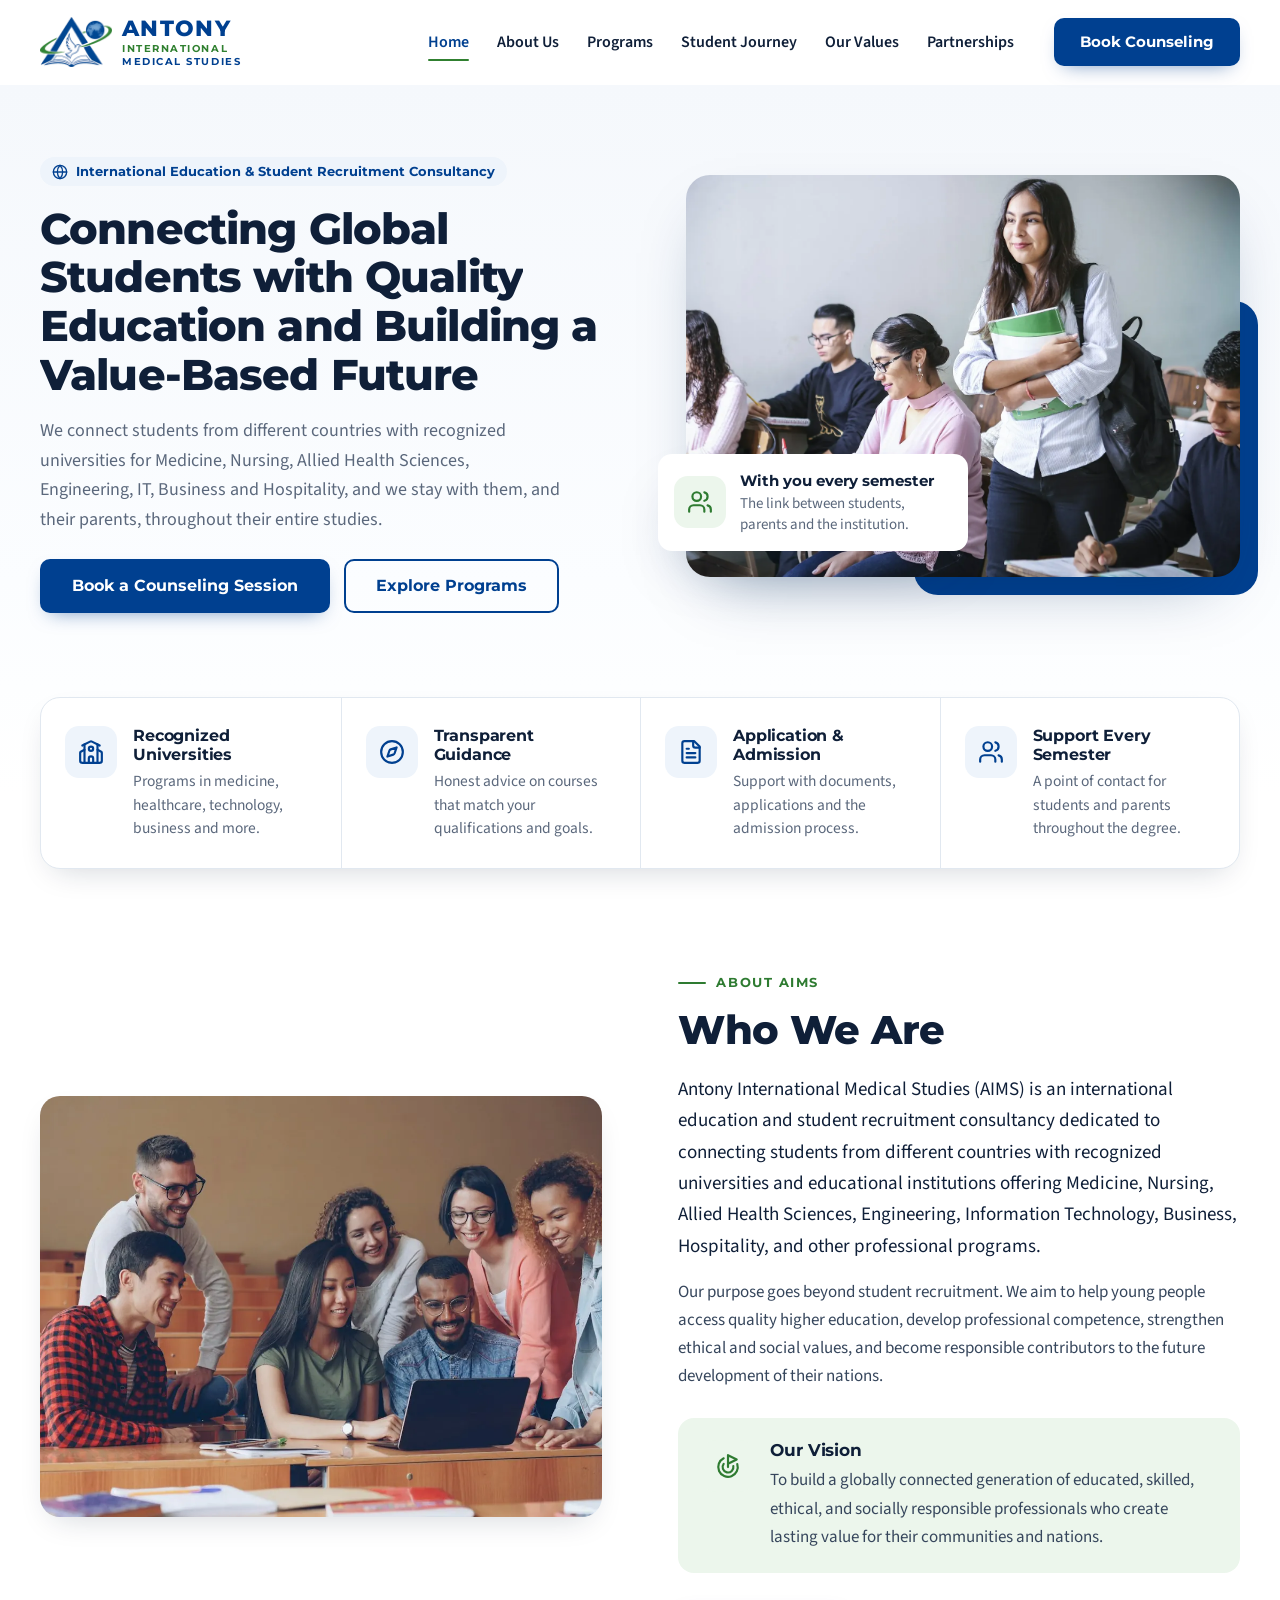
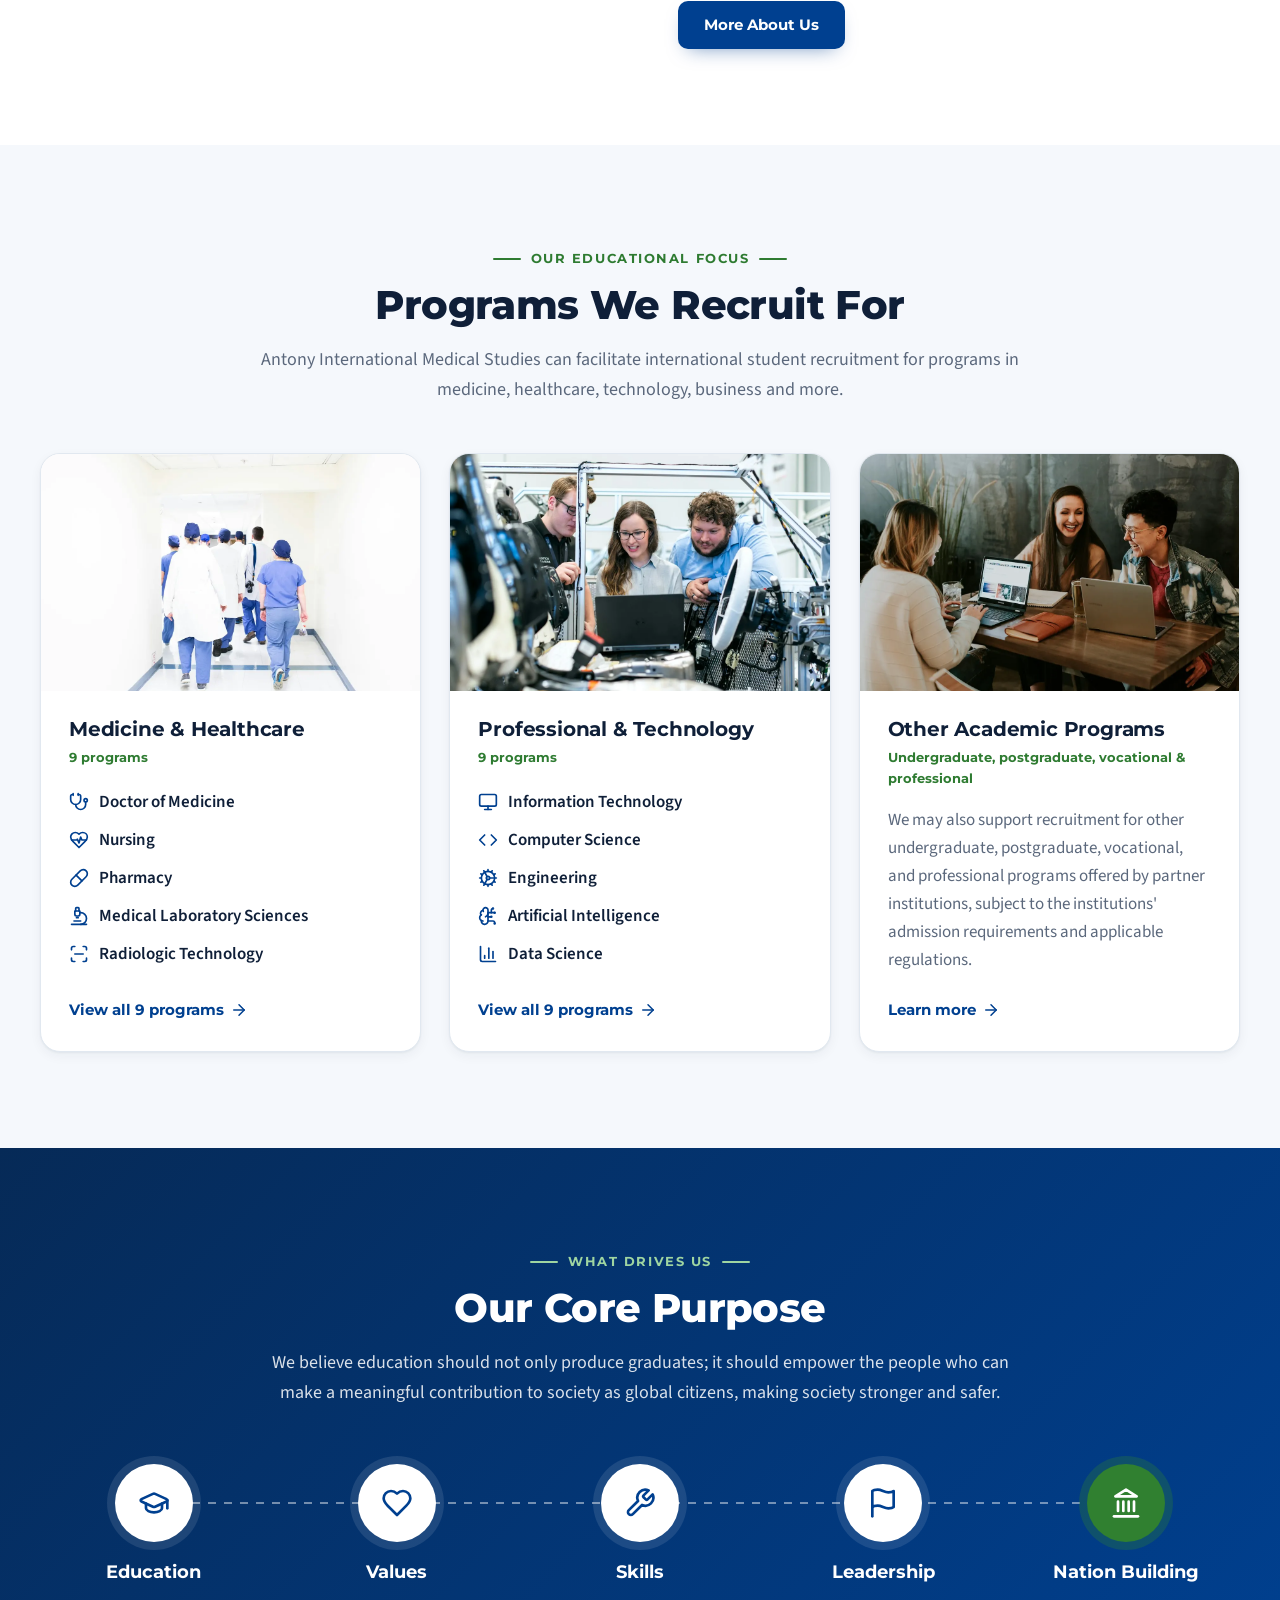
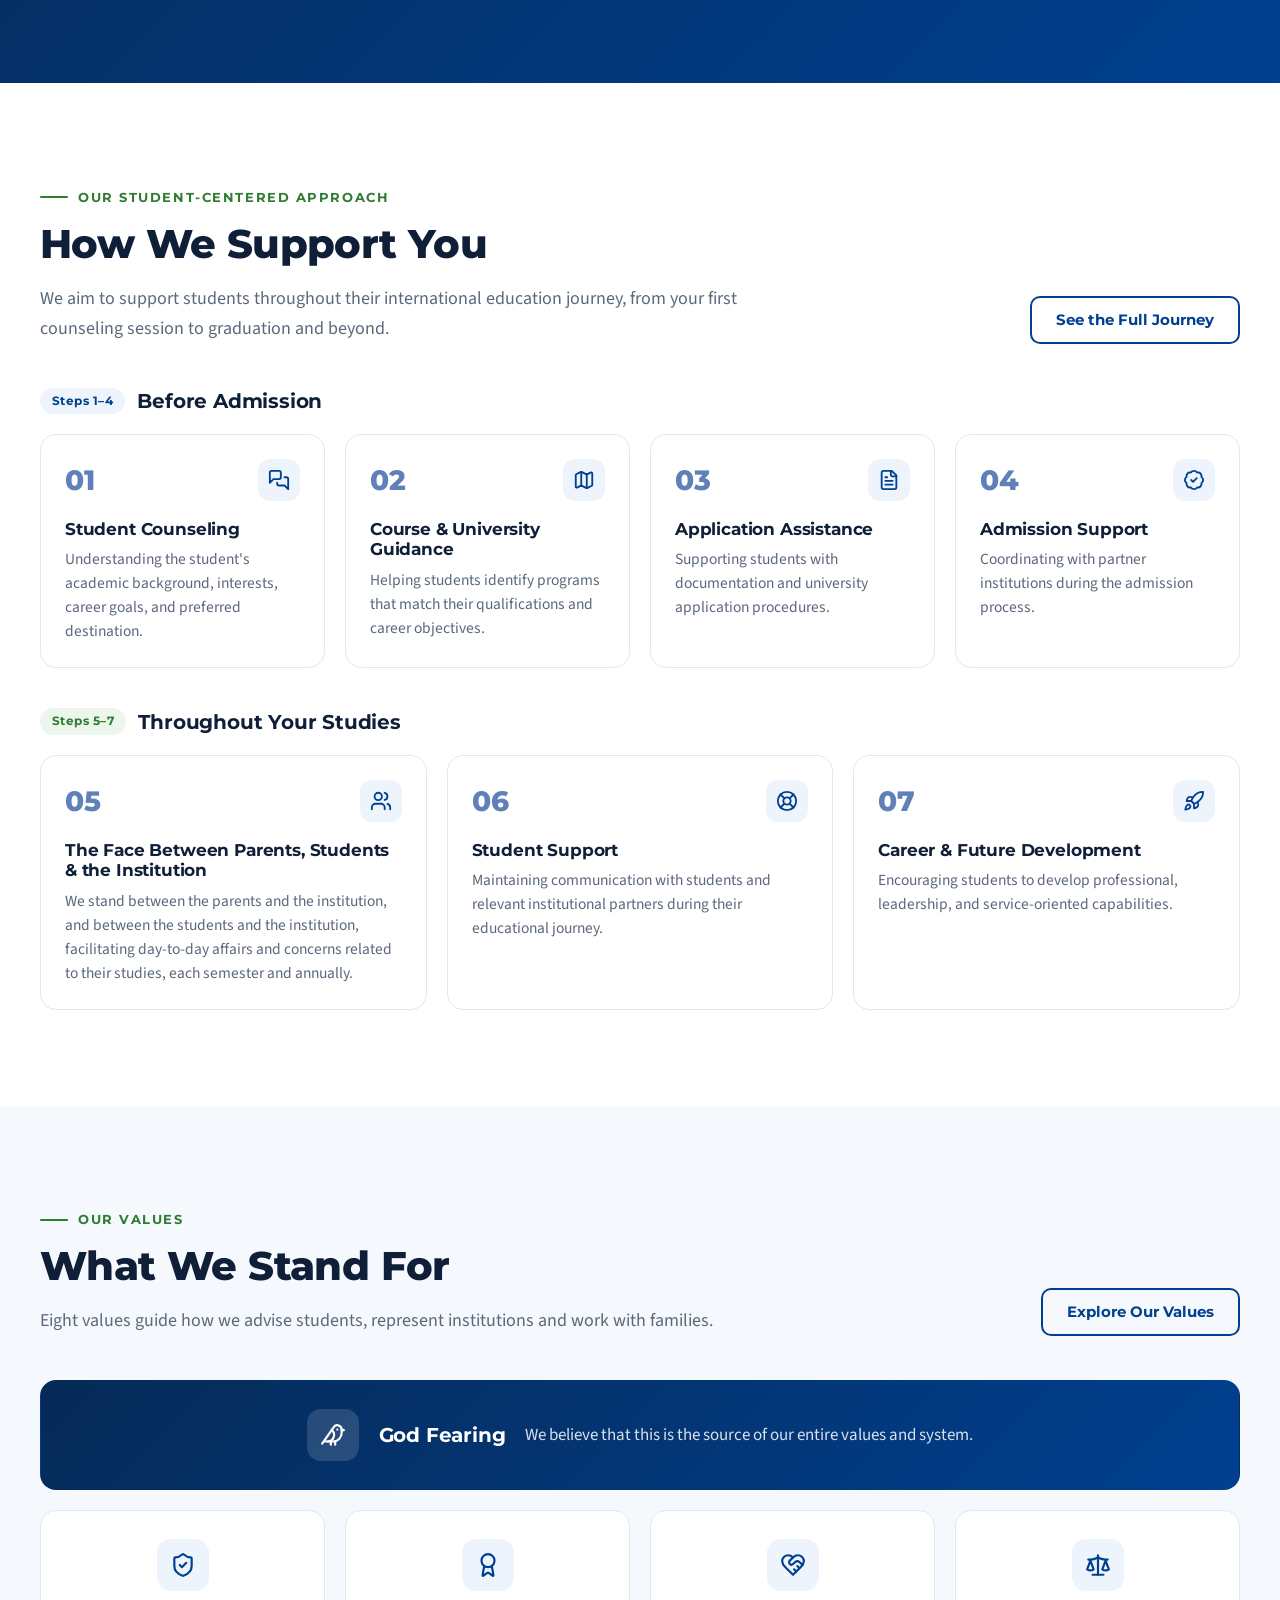
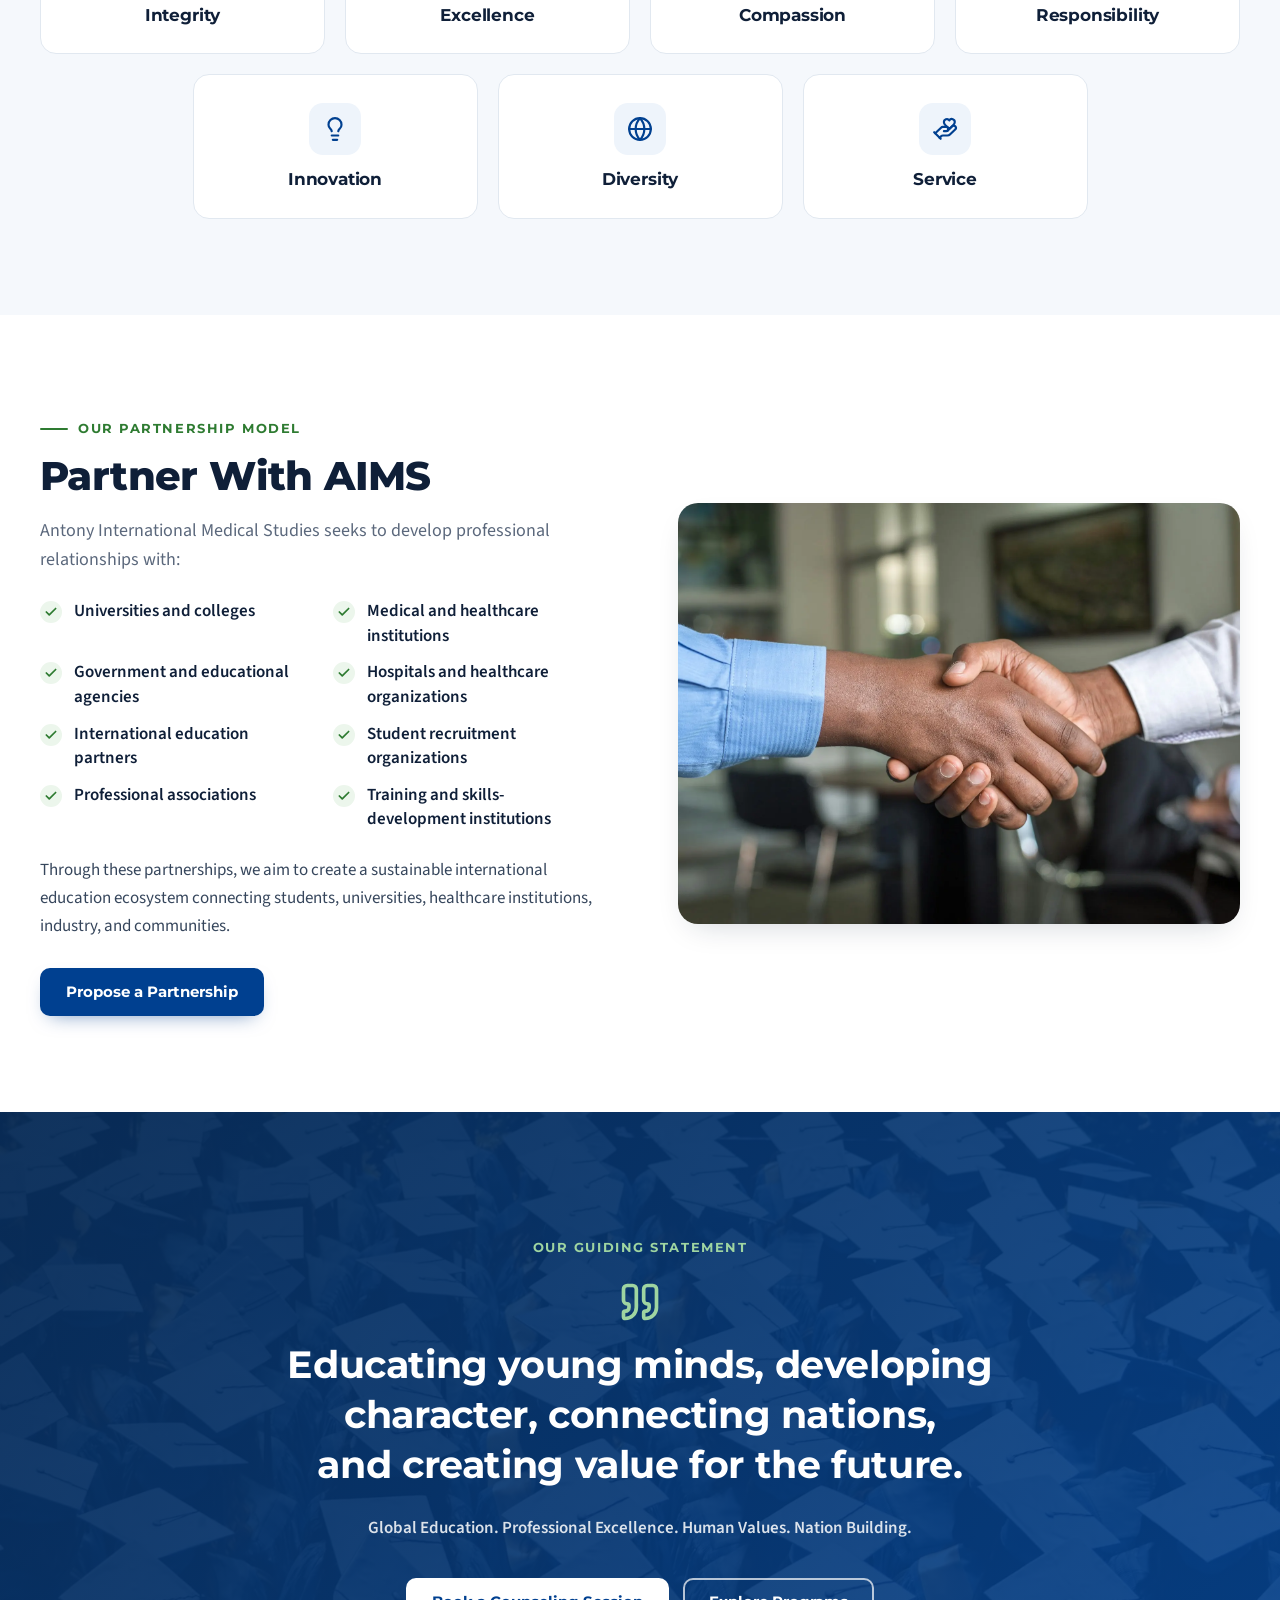
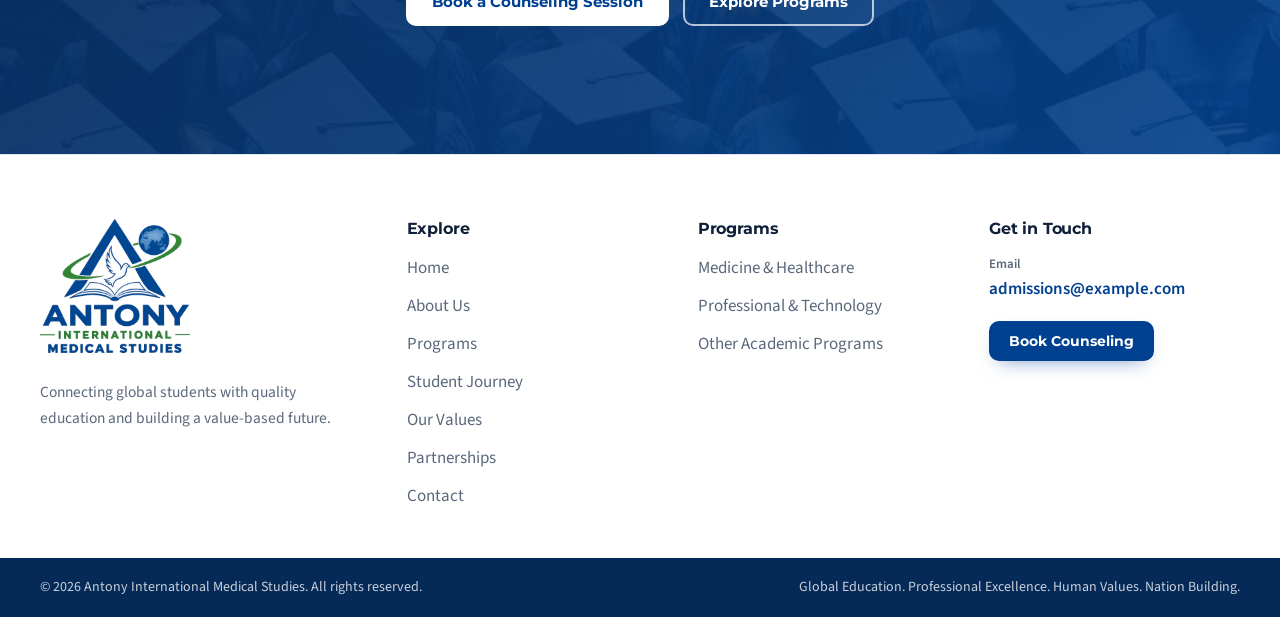
==== commit 4f28d6d4: "changes" ====
--- a/index.html
+++ b/index.html
@@ -1,19 +1,34 @@
-<!doctype html>
+<!DOCTYPE html>
 <html lang="en">
 <head>
   <meta charset="utf-8">
   <meta name="viewport" content="width=device-width, initial-scale=1">
-  <title>Antony International Medical Studies (AIMS)</title>
-  <meta name="description" content="Antony International Medical Studies connects students with recognized universities for Medicine, Nursing, Allied Health, Engineering, IT, Business and Hospitality, and supports them throughout their studies.">
-  <meta name="theme-color" content="#143D33">
-  <meta property="og:title" content="Antony International Medical Studies (AIMS)">
-  <meta property="og:description" content="Antony International Medical Studies connects students with recognized universities for Medicine, Nursing, Allied Health, Engineering, IT, Business and Hospitality, and supports them throughout their studies.">
+  <title>Antony International Medical Studies (AIMS) | Global Education, Professional Excellence</title>
+  <meta name="description" content="Antony International Medical Studies (AIMS) connects students from different countries with recognized universities for Medicine, Nursing, Allied Health Sciences, Engineering, IT, Business and Hospitality.">
+  <meta name="theme-color" content="#004090">
   <meta property="og:type" content="website">
-  <link rel="icon" href="assets/img/favicon.svg" type="image/svg+xml">
+  <meta property="og:site_name" content="Antony International Medical Studies">
+  <meta property="og:title" content="Antony International Medical Studies (AIMS) | Global Education, Professional Excellence">
+  <meta property="og:description" content="Antony International Medical Studies (AIMS) connects students from different countries with recognized universities for Medicine, Nursing, Allied Health Sciences, Engineering, IT, Business and Hospitality.">
+  <meta property="og:image" content="assets/img/og-image.jpg">
+  <meta name="twitter:card" content="summary_large_image">
+  <link rel="icon" href="favicon.ico" sizes="48x48">
+  <link rel="icon" href="assets/img/favicon-32.png" type="image/png" sizes="32x32">
+  <link rel="apple-touch-icon" href="assets/img/apple-touch-icon.png">
+  <link rel="manifest" href="site.webmanifest">
   <link rel="preconnect" href="https://fonts.googleapis.com">
   <link rel="preconnect" href="https://fonts.gstatic.com" crossorigin>
-  <link href="https://fonts.googleapis.com/css2?family=Hanken+Grotesk:wght@400;500;600;700&family=Young+Serif&display=swap" rel="stylesheet">
+  <link href="https://fonts.googleapis.com/css2?family=Montserrat:wght@600;700;800&family=Source+Sans+3:wght@400;600;700&display=swap" rel="stylesheet">
   <link rel="stylesheet" href="assets/css/styles.css">
+  <script>
+    (function () {
+      var d = document.documentElement;
+      if (window.matchMedia && window.matchMedia("(prefers-reduced-motion: reduce)").matches) return;
+      if (!("IntersectionObserver" in window)) return;
+      d.classList.add("js-motion");
+      setTimeout(function () { if (!window.AIMS_MOTION_READY) d.classList.remove("js-motion"); }, 3000);
+    })();
+  </script>
   <script type="application/ld+json">
   {
     "@context": "https://schema.org",
@@ -21,243 +36,418 @@
     "name": "Antony International Medical Studies",
     "alternateName": "AIMS",
     "slogan": "Educating young minds, developing character, connecting nations, and creating value for the future.",
-    "description": "International education and student recruitment consultancy for Medicine, Nursing, Allied Health Sciences, Engineering, Information Technology, Business, Hospitality and other professional programs."
+    "description": "International education and student recruitment consultancy connecting students from different countries with recognized universities and educational institutions."
   }
   </script>
 </head>
 <body>
-  <a class="skip-link" href="#main">Skip to content</a>
+  <a class="skip-link" href="#main">Skip to main content</a>
 
   <header class="site-header" data-header>
-    <div class="wrap header-inner">
-      <a class="brand" href="index.html" aria-label="AIMS home">
-        <svg class="brand-mark" viewBox="0 0 40 40" aria-hidden="true">
-          <circle cx="20" cy="20" r="18.5" fill="none" stroke="currentColor" stroke-width="1.5"/>
-          <ellipse cx="20" cy="20" rx="8" ry="18.5" fill="none" stroke="currentColor" stroke-width="1.5"/>
-          <path d="M3 14h34M3 26h34" stroke="currentColor" stroke-width="1.5"/>
-          <path class="brand-mark-rise" d="M9 31 L16 24 L22 26 L31 11" fill="none" stroke-width="2.4" stroke-linecap="round" stroke-linejoin="round"/>
-        </svg>
-        <span class="brand-text">
-          <span class="brand-name">AIMS</span>
-          <span class="brand-full">Antony International Medical Studies</span>
+    <div class="container header-inner">
+      <a class="brand" href="index.html" aria-label="Antony International Medical Studies, home">
+        <img class="brand-emblem" src="assets/img/logo-emblem.png" alt="" width="300" height="208">
+        <span class="brand-text" aria-hidden="true">
+          <span class="brand-name">ANTONY</span>
+          <span class="brand-line brand-line-green">INTERNATIONAL</span>
+          <span class="brand-line">MEDICAL STUDIES</span>
         </span>
       </a>
 
-      <button class="nav-toggle" type="button" aria-expanded="false" aria-controls="site-nav" data-nav-toggle>
-        <span class="visually-hidden">Menu</span>
-        <svg viewBox="0 0 24 24" aria-hidden="true"><path d="M4 7h16M4 12h16M4 17h16"/></svg>
+      <nav class="main-nav" id="main-nav" aria-label="Main" data-nav>
+        <ul class="nav-list">
+          <li><a href="index.html" aria-current="page">Home</a></li>
+          <li><a href="about.html">About Us</a></li>
+          <li><a href="programs.html">Programs</a></li>
+          <li><a href="student-journey.html">Student Journey</a></li>
+          <li><a href="values.html">Our Values</a></li>
+          <li><a href="partners.html">Partnerships</a></li>
+        </ul>
+        <a class="btn btn-primary nav-cta" href="contact.html">Book Counseling</a>
+      </nav>
+
+      <button class="nav-toggle" type="button" aria-expanded="false" aria-controls="main-nav" data-nav-toggle>
+        <span class="visually-hidden" data-nav-label>Open menu</span>
+        <svg class="icon icon-open" xmlns="http://www.w3.org/2000/svg" viewBox="0 0 24 24" fill="none" stroke="currentColor" stroke-width="2" stroke-linecap="round" stroke-linejoin="round" aria-hidden="true" focusable="false"><line x1="4" x2="20" y1="12" y2="12" /> <line x1="4" x2="20" y1="6" y2="6" /> <line x1="4" x2="20" y1="18" y2="18" /></svg>
+        <svg class="icon icon-close" xmlns="http://www.w3.org/2000/svg" viewBox="0 0 24 24" fill="none" stroke="currentColor" stroke-width="2" stroke-linecap="round" stroke-linejoin="round" aria-hidden="true" focusable="false"><path d="M18 6 6 18" /> <path d="m6 6 12 12" /></svg>
       </button>
-
-      <nav class="site-nav" id="site-nav" aria-label="Main" data-nav>
-        <a href="about.html">About</a>
-        <a href="programs.html">Programs</a>
-        <a href="student-journey.html">Student journey</a>
-        <a href="values.html">Values</a>
-        <a href="partners.html">Partners</a>
-        <a class="btn btn-primary btn-small" href="contact.html">Book counseling</a>
-      </nav>
     </div>
   </header>
 
   <main id="main">
 
     <section class="hero">
-      <div class="wrap hero-grid">
-        <div class="hero-copy">
-          <h1 class="hero-title">Connecting global students with quality education and building a value-based future.</h1>
-          <p class="hero-lede">
-            Antony International Medical Studies connects students from different countries with recognized
-            universities for Medicine, Nursing, Allied Health Sciences, Engineering, IT, Business and Hospitality,
-            and stays between you, your parents and your institution throughout your entire studies.
-          </p>
-          <ul class="hero-points">
-            <li>Transparent guidance on courses and universities that match your qualifications</li>
-            <li>Help with documents, applications and admission</li>
-            <li>A point of contact for students and parents every semester</li>
+      <div class="container hero-grid">
+        <div class="hero-content">
+          <p class="hero-badge"><svg class="icon" xmlns="http://www.w3.org/2000/svg" viewBox="0 0 24 24" fill="none" stroke="currentColor" stroke-width="2" stroke-linecap="round" stroke-linejoin="round" aria-hidden="true" focusable="false"><circle cx="12" cy="12" r="10" /> <path d="M12 2a14.5 14.5 0 0 0 0 20 14.5 14.5 0 0 0 0-20" /> <path d="M2 12h20" /></svg> International Education &amp; Student Recruitment Consultancy</p>
+          <h1 data-split>Connecting Global Students with Quality Education and Building a Value-Based Future</h1>
+          <p class="hero-lede">We connect students from different countries with recognized universities for Medicine, Nursing,
+            Allied Health Sciences, Engineering, IT, Business and Hospitality, and we stay with them, and their parents,
+            throughout their entire studies.</p>
+          <div class="hero-actions">
+            <a class="btn btn-primary btn-lg" href="contact.html">Book a Counseling Session</a>
+            <a class="btn btn-outline btn-lg" href="programs.html">Explore Programs</a>
+          </div>
+        </div>
+        <div class="hero-media">
+          <div class="hero-photo"><img src="assets/img/photos/hero-students.webp" alt="University students in a classroom, one standing with her books and backpack" width="1600" height="1067" fetchpriority="high" decoding="async"></div>
+          <div class="hero-float">
+            <span class="icon-badge icon-badge-green"><svg class="icon" xmlns="http://www.w3.org/2000/svg" viewBox="0 0 24 24" fill="none" stroke="currentColor" stroke-width="2" stroke-linecap="round" stroke-linejoin="round" aria-hidden="true" focusable="false"><path d="M16 21v-2a4 4 0 0 0-4-4H6a4 4 0 0 0-4 4v2" /> <circle cx="9" cy="7" r="4" /> <path d="M22 21v-2a4 4 0 0 0-3-3.87" /> <path d="M16 3.13a4 4 0 0 1 0 7.75" /></svg></span>
+            <div>
+              <p class="hero-float-title">With you every semester</p>
+              <p>The link between students, parents and the institution.</p>
+            </div>
+          </div>
+        </div>
+      </div>
+    </section>
+
+    <section class="highlights-wrap" aria-label="How AIMS helps">
+      <div class="container">
+        <div class="highlights">
+          <div class="highlight">
+            <span class="icon-badge"><svg class="icon" xmlns="http://www.w3.org/2000/svg" viewBox="0 0 24 24" fill="none" stroke="currentColor" stroke-width="2" stroke-linecap="round" stroke-linejoin="round" aria-hidden="true" focusable="false"><path d="M14 22v-4a2 2 0 1 0-4 0v4" /> <path d="m18 10 3.447 1.724a1 1 0 0 1 .553.894V20a2 2 0 0 1-2 2H4a2 2 0 0 1-2-2v-7.382a1 1 0 0 1 .553-.894L6 10" /> <path d="M18 5v17" /> <path d="m4 6 7.106-3.553a2 2 0 0 1 1.788 0L20 6" /> <path d="M6 5v17" /> <circle cx="12" cy="9" r="2" /></svg></span>
+            <div>
+              <h3>Recognized Universities</h3>
+              <p>Programs in medicine, healthcare, technology, business and more.</p>
+            </div>
+          </div>
+          <div class="highlight">
+            <span class="icon-badge"><svg class="icon" xmlns="http://www.w3.org/2000/svg" viewBox="0 0 24 24" fill="none" stroke="currentColor" stroke-width="2" stroke-linecap="round" stroke-linejoin="round" aria-hidden="true" focusable="false"><path d="m16.24 7.76-1.804 5.411a2 2 0 0 1-1.265 1.265L7.76 16.24l1.804-5.411a2 2 0 0 1 1.265-1.265z" /> <circle cx="12" cy="12" r="10" /></svg></span>
+            <div>
+              <h3>Transparent Guidance</h3>
+              <p>Honest advice on courses that match your qualifications and goals.</p>
+            </div>
+          </div>
+          <div class="highlight">
+            <span class="icon-badge"><svg class="icon" xmlns="http://www.w3.org/2000/svg" viewBox="0 0 24 24" fill="none" stroke="currentColor" stroke-width="2" stroke-linecap="round" stroke-linejoin="round" aria-hidden="true" focusable="false"><path d="M15 2H6a2 2 0 0 0-2 2v16a2 2 0 0 0 2 2h12a2 2 0 0 0 2-2V7Z" /> <path d="M14 2v4a2 2 0 0 0 2 2h4" /> <path d="M10 9H8" /> <path d="M16 13H8" /> <path d="M16 17H8" /></svg></span>
+            <div>
+              <h3>Application &amp; Admission</h3>
+              <p>Support with documents, applications and the admission process.</p>
+            </div>
+          </div>
+          <div class="highlight">
+            <span class="icon-badge"><svg class="icon" xmlns="http://www.w3.org/2000/svg" viewBox="0 0 24 24" fill="none" stroke="currentColor" stroke-width="2" stroke-linecap="round" stroke-linejoin="round" aria-hidden="true" focusable="false"><path d="M16 21v-2a4 4 0 0 0-4-4H6a4 4 0 0 0-4 4v2" /> <circle cx="9" cy="7" r="4" /> <path d="M22 21v-2a4 4 0 0 0-3-3.87" /> <path d="M16 3.13a4 4 0 0 1 0 7.75" /></svg></span>
+            <div>
+              <h3>Support Every Semester</h3>
+              <p>A point of contact for students and parents throughout the degree.</p>
+            </div>
+          </div>
+        </div>
+      </div>
+    </section>
+
+    <section class="section" aria-labelledby="who-title">
+      <div class="container split">
+        <div class="split-media">
+          <div class="photo-frame"><img src="assets/img/photos/students-collaborating.webp" alt="A diverse group of students working together around a laptop in a lecture hall" width="1400" height="788" loading="lazy" decoding="async"></div>
+        </div>
+        <div class="split-content">
+          <div class="section-head">
+          <p class="section-label">About AIMS</p>
+          <h2 class="section-title" id="who-title">Who We Are</h2>
+        </div>
+          <p class="lead">Antony International Medical Studies (AIMS) is an international education and student recruitment consultancy dedicated to connecting students from different countries with recognized universities and educational institutions offering Medicine, Nursing, Allied Health Sciences, Engineering, Information Technology, Business, Hospitality, and other professional programs.</p>
+          <p>Our purpose goes beyond student recruitment. We aim to help young people access quality higher education, develop professional competence, strengthen ethical and social values, and become responsible contributors to the future development of their nations.</p>
+          <div class="vision-callout">
+            <span class="icon-badge icon-badge-green"><svg class="icon" xmlns="http://www.w3.org/2000/svg" viewBox="0 0 24 24" fill="none" stroke="currentColor" stroke-width="2" stroke-linecap="round" stroke-linejoin="round" aria-hidden="true" focusable="false"><path d="M12 13V2l8 4-8 4" /> <path d="M20.561 10.222a9 9 0 1 1-12.55-5.29" /> <path d="M8.002 9.997a5 5 0 1 0 8.9 2.02" /></svg></span>
+            <div>
+              <h3>Our Vision</h3>
+              <p>To build a globally connected generation of educated, skilled, ethical, and socially responsible professionals who create lasting value for their communities and nations.</p>
+            </div>
+          </div>
+          <a class="btn btn-primary" href="about.html">More About Us</a>
+        </div>
+      </div>
+    </section>
+
+    <section class="section section-soft" aria-labelledby="programs-title">
+      <div class="container">
+        <div class="section-head section-head-center">
+          <p class="section-label">Our Educational Focus</p>
+          <h2 class="section-title" id="programs-title">Programs We Recruit For</h2>
+          <p class="section-intro">Antony International Medical Studies can facilitate international student recruitment for programs in medicine, healthcare, technology, business and more.</p>
+        </div>
+        <div class="program-cards">
+          <article class="program-card">
+            <div class="program-card-media"><img src="assets/img/photos/medicine-healthcare.webp" alt="Healthcare professionals in scrubs walking along a hospital corridor" width="1200" height="800" loading="lazy" decoding="async"></div>
+            <div class="program-card-body">
+              <h3>Medicine &amp; Healthcare</h3>
+              <p class="program-card-count">9 programs</p>
+              <ul class="program-card-list">
+                <li><svg class="icon" xmlns="http://www.w3.org/2000/svg" viewBox="0 0 24 24" fill="none" stroke="currentColor" stroke-width="2" stroke-linecap="round" stroke-linejoin="round" aria-hidden="true" focusable="false"><path d="M11 2v2" /> <path d="M5 2v2" /> <path d="M5 3H4a2 2 0 0 0-2 2v4a6 6 0 0 0 12 0V5a2 2 0 0 0-2-2h-1" /> <path d="M8 15a6 6 0 0 0 12 0v-3" /> <circle cx="20" cy="10" r="2" /></svg><span>Doctor of Medicine</span></li>
+                <li><svg class="icon" xmlns="http://www.w3.org/2000/svg" viewBox="0 0 24 24" fill="none" stroke="currentColor" stroke-width="2" stroke-linecap="round" stroke-linejoin="round" aria-hidden="true" focusable="false"><path d="M19 14c1.49-1.46 3-3.21 3-5.5A5.5 5.5 0 0 0 16.5 3c-1.76 0-3 .5-4.5 2-1.5-1.5-2.74-2-4.5-2A5.5 5.5 0 0 0 2 8.5c0 2.3 1.5 4.05 3 5.5l7 7Z" /> <path d="M3.22 12H9.5l.5-1 2 4.5 2-7 1.5 3.5h5.27" /></svg><span>Nursing</span></li>
+                <li><svg class="icon" xmlns="http://www.w3.org/2000/svg" viewBox="0 0 24 24" fill="none" stroke="currentColor" stroke-width="2" stroke-linecap="round" stroke-linejoin="round" aria-hidden="true" focusable="false"><path d="m10.5 20.5 10-10a4.95 4.95 0 1 0-7-7l-10 10a4.95 4.95 0 1 0 7 7Z" /> <path d="m8.5 8.5 7 7" /></svg><span>Pharmacy</span></li>
+                <li><svg class="icon" xmlns="http://www.w3.org/2000/svg" viewBox="0 0 24 24" fill="none" stroke="currentColor" stroke-width="2" stroke-linecap="round" stroke-linejoin="round" aria-hidden="true" focusable="false"><path d="M6 18h8" /> <path d="M3 22h18" /> <path d="M14 22a7 7 0 1 0 0-14h-1" /> <path d="M9 14h2" /> <path d="M9 12a2 2 0 0 1-2-2V6h6v4a2 2 0 0 1-2 2Z" /> <path d="M12 6V3a1 1 0 0 0-1-1H9a1 1 0 0 0-1 1v3" /></svg><span>Medical Laboratory Sciences</span></li>
+                <li><svg class="icon" xmlns="http://www.w3.org/2000/svg" viewBox="0 0 24 24" fill="none" stroke="currentColor" stroke-width="2" stroke-linecap="round" stroke-linejoin="round" aria-hidden="true" focusable="false"><path d="M3 7V5a2 2 0 0 1 2-2h2" /> <path d="M17 3h2a2 2 0 0 1 2 2v2" /> <path d="M21 17v2a2 2 0 0 1-2 2h-2" /> <path d="M7 21H5a2 2 0 0 1-2-2v-2" /> <path d="M7 12h10" /></svg><span>Radiologic Technology</span></li>
+              </ul>
+              <a class="link-arrow" href="programs.html#medicine">View all 9 programs <svg class="icon" xmlns="http://www.w3.org/2000/svg" viewBox="0 0 24 24" fill="none" stroke="currentColor" stroke-width="2" stroke-linecap="round" stroke-linejoin="round" aria-hidden="true" focusable="false"><path d="M5 12h14" /> <path d="m12 5 7 7-7 7" /></svg></a>
+            </div>
+          </article>
+          <article class="program-card">
+            <div class="program-card-media"><img src="assets/img/photos/technology-engineering.webp" alt="Engineers working together on a laptop in a technology lab" width="1200" height="800" loading="lazy" decoding="async"></div>
+            <div class="program-card-body">
+              <h3>Professional &amp; Technology</h3>
+              <p class="program-card-count">9 programs</p>
+              <ul class="program-card-list">
+                <li><svg class="icon" xmlns="http://www.w3.org/2000/svg" viewBox="0 0 24 24" fill="none" stroke="currentColor" stroke-width="2" stroke-linecap="round" stroke-linejoin="round" aria-hidden="true" focusable="false"><rect width="20" height="14" x="2" y="3" rx="2" /> <line x1="8" x2="16" y1="21" y2="21" /> <line x1="12" x2="12" y1="17" y2="21" /></svg><span>Information Technology</span></li>
+                <li><svg class="icon" xmlns="http://www.w3.org/2000/svg" viewBox="0 0 24 24" fill="none" stroke="currentColor" stroke-width="2" stroke-linecap="round" stroke-linejoin="round" aria-hidden="true" focusable="false"><polyline points="16 18 22 12 16 6" /> <polyline points="8 6 2 12 8 18" /></svg><span>Computer Science</span></li>
+                <li><svg class="icon" xmlns="http://www.w3.org/2000/svg" viewBox="0 0 24 24" fill="none" stroke="currentColor" stroke-width="2" stroke-linecap="round" stroke-linejoin="round" aria-hidden="true" focusable="false"><path d="M12 20a8 8 0 1 0 0-16 8 8 0 0 0 0 16Z" /> <path d="M12 14a2 2 0 1 0 0-4 2 2 0 0 0 0 4Z" /> <path d="M12 2v2" /> <path d="M12 22v-2" /> <path d="m17 20.66-1-1.73" /> <path d="M11 10.27 7 3.34" /> <path d="m20.66 17-1.73-1" /> <path d="m3.34 7 1.73 1" /> <path d="M14 12h8" /> <path d="M2 12h2" /> <path d="m20.66 7-1.73 1" /> <path d="m3.34 17 1.73-1" /> <path d="m17 3.34-1 1.73" /> <path d="m11 13.73-4 6.93" /></svg><span>Engineering</span></li>
+                <li><svg class="icon" xmlns="http://www.w3.org/2000/svg" viewBox="0 0 24 24" fill="none" stroke="currentColor" stroke-width="2" stroke-linecap="round" stroke-linejoin="round" aria-hidden="true" focusable="false"><path d="M12 5a3 3 0 1 0-5.997.125 4 4 0 0 0-2.526 5.77 4 4 0 0 0 .556 6.588A4 4 0 1 0 12 18Z" /> <path d="M9 13a4.5 4.5 0 0 0 3-4" /> <path d="M6.003 5.125A3 3 0 0 0 6.401 6.5" /> <path d="M3.477 10.896a4 4 0 0 1 .585-.396" /> <path d="M6 18a4 4 0 0 1-1.967-.516" /> <path d="M12 13h4" /> <path d="M12 18h6a2 2 0 0 1 2 2v1" /> <path d="M12 8h8" /> <path d="M16 8V5a2 2 0 0 1 2-2" /> <circle cx="16" cy="13" r=".5" /> <circle cx="18" cy="3" r=".5" /> <circle cx="20" cy="21" r=".5" /> <circle cx="20" cy="8" r=".5" /></svg><span>Artificial Intelligence</span></li>
+                <li><svg class="icon" xmlns="http://www.w3.org/2000/svg" viewBox="0 0 24 24" fill="none" stroke="currentColor" stroke-width="2" stroke-linecap="round" stroke-linejoin="round" aria-hidden="true" focusable="false"><path d="M3 3v16a2 2 0 0 0 2 2h16" /> <path d="M18 17V9" /> <path d="M13 17V5" /> <path d="M8 17v-3" /></svg><span>Data Science</span></li>
+              </ul>
+              <a class="link-arrow" href="programs.html#professional">View all 9 programs <svg class="icon" xmlns="http://www.w3.org/2000/svg" viewBox="0 0 24 24" fill="none" stroke="currentColor" stroke-width="2" stroke-linecap="round" stroke-linejoin="round" aria-hidden="true" focusable="false"><path d="M5 12h14" /> <path d="m12 5 7 7-7 7" /></svg></a>
+            </div>
+          </article>
+          <article class="program-card">
+            <div class="program-card-media"><img src="assets/img/photos/students-studying.webp" alt="Three students studying together with laptops at a table" width="1200" height="800" loading="lazy" decoding="async"></div>
+            <div class="program-card-body">
+              <h3>Other Academic Programs</h3>
+              <p class="program-card-count">Undergraduate, postgraduate, vocational &amp; professional</p>
+              <p class="program-card-text">We may also support recruitment for other undergraduate, postgraduate, vocational, and professional programs offered by partner institutions, subject to the institutions' admission requirements and applicable regulations.</p>
+              <a class="link-arrow" href="programs.html#other">Learn more <svg class="icon" xmlns="http://www.w3.org/2000/svg" viewBox="0 0 24 24" fill="none" stroke="currentColor" stroke-width="2" stroke-linecap="round" stroke-linejoin="round" aria-hidden="true" focusable="false"><path d="M5 12h14" /> <path d="m12 5 7 7-7 7" /></svg></a>
+            </div>
+          </article>
+        </div>
+      </div>
+    </section>
+
+    <section class="section section-navy purpose" aria-labelledby="purpose-title">
+      <div class="container">
+        <div class="section-head section-head-center">
+          <p class="section-label">What Drives Us</p>
+          <h2 class="section-title" id="purpose-title">Our Core Purpose</h2>
+          <p class="section-intro">We believe education should not only produce graduates; it should empower the people who can make a meaningful contribution to society as global citizens, making society stronger and safer.</p>
+        </div>
+        <ol class="track">
+            <li class="track-step">
+              <span class="track-icon"><svg class="icon" xmlns="http://www.w3.org/2000/svg" viewBox="0 0 24 24" fill="none" stroke="currentColor" stroke-width="2" stroke-linecap="round" stroke-linejoin="round" aria-hidden="true" focusable="false"><path d="M21.42 10.922a1 1 0 0 0-.019-1.838L12.83 5.18a2 2 0 0 0-1.66 0L2.6 9.08a1 1 0 0 0 0 1.832l8.57 3.908a2 2 0 0 0 1.66 0z" /> <path d="M22 10v6" /> <path d="M6 12.5V16a6 3 0 0 0 12 0v-3.5" /></svg></span>
+              <span class="track-label">Education</span>
+            </li>
+            <li class="track-step">
+              <span class="track-icon"><svg class="icon" xmlns="http://www.w3.org/2000/svg" viewBox="0 0 24 24" fill="none" stroke="currentColor" stroke-width="2" stroke-linecap="round" stroke-linejoin="round" aria-hidden="true" focusable="false"><path d="M19 14c1.49-1.46 3-3.21 3-5.5A5.5 5.5 0 0 0 16.5 3c-1.76 0-3 .5-4.5 2-1.5-1.5-2.74-2-4.5-2A5.5 5.5 0 0 0 2 8.5c0 2.3 1.5 4.05 3 5.5l7 7Z" /></svg></span>
+              <span class="track-label">Values</span>
+            </li>
+            <li class="track-step">
+              <span class="track-icon"><svg class="icon" xmlns="http://www.w3.org/2000/svg" viewBox="0 0 24 24" fill="none" stroke="currentColor" stroke-width="2" stroke-linecap="round" stroke-linejoin="round" aria-hidden="true" focusable="false"><path d="M14.7 6.3a1 1 0 0 0 0 1.4l1.6 1.6a1 1 0 0 0 1.4 0l3.77-3.77a6 6 0 0 1-7.94 7.94l-6.91 6.91a2.12 2.12 0 0 1-3-3l6.91-6.91a6 6 0 0 1 7.94-7.94l-3.76 3.76z" /></svg></span>
+              <span class="track-label">Skills</span>
+            </li>
+            <li class="track-step">
+              <span class="track-icon"><svg class="icon" xmlns="http://www.w3.org/2000/svg" viewBox="0 0 24 24" fill="none" stroke="currentColor" stroke-width="2" stroke-linecap="round" stroke-linejoin="round" aria-hidden="true" focusable="false"><path d="M4 15s1-1 4-1 5 2 8 2 4-1 4-1V3s-1 1-4 1-5-2-8-2-4 1-4 1z" /> <line x1="4" x2="4" y1="22" y2="15" /></svg></span>
+              <span class="track-label">Leadership</span>
+            </li>
+            <li class="track-step track-step-final">
+              <span class="track-icon"><svg class="icon" xmlns="http://www.w3.org/2000/svg" viewBox="0 0 24 24" fill="none" stroke="currentColor" stroke-width="2" stroke-linecap="round" stroke-linejoin="round" aria-hidden="true" focusable="false"><line x1="3" x2="21" y1="22" y2="22" /> <line x1="6" x2="6" y1="18" y2="11" /> <line x1="10" x2="10" y1="18" y2="11" /> <line x1="14" x2="14" y1="18" y2="11" /> <line x1="18" x2="18" y1="18" y2="11" /> <polygon points="12 2 20 7 4 7" /></svg></span>
+              <span class="track-label">Nation Building</span>
+            </li>
+          </ol>
+      </div>
+    </section>
+
+    <section class="section" aria-labelledby="journey-title">
+      <div class="container">
+        <div class="section-head-row">
+          <div class="section-head">
+          <p class="section-label">Our Student-Centered Approach</p>
+          <h2 class="section-title" id="journey-title">How We Support You</h2>
+          <p class="section-intro">We aim to support students throughout their international education journey, from your first counseling session to graduation and beyond.</p>
+        </div>
+          <a class="btn btn-outline" href="student-journey.html">See the Full Journey</a>
+        </div>
+        <h3 class="phase"><span class="phase-pill">Steps 1&ndash;4</span> Before Admission</h3>
+        <ol class="step-cards">
+            <li class="step-card">
+              <div class="step-card-top">
+                <span class="step-num">01</span>
+                <span class="icon-badge icon-badge-sm"><svg class="icon" xmlns="http://www.w3.org/2000/svg" viewBox="0 0 24 24" fill="none" stroke="currentColor" stroke-width="2" stroke-linecap="round" stroke-linejoin="round" aria-hidden="true" focusable="false"><path d="M14 9a2 2 0 0 1-2 2H6l-4 4V4a2 2 0 0 1 2-2h8a2 2 0 0 1 2 2z" /> <path d="M18 9h2a2 2 0 0 1 2 2v11l-4-4h-6a2 2 0 0 1-2-2v-1" /></svg></span>
+              </div>
+              <h3>Student Counseling</h3>
+              <p>Understanding the student's academic background, interests, career goals, and preferred destination.</p>
+            </li>
+            <li class="step-card">
+              <div class="step-card-top">
+                <span class="step-num">02</span>
+                <span class="icon-badge icon-badge-sm"><svg class="icon" xmlns="http://www.w3.org/2000/svg" viewBox="0 0 24 24" fill="none" stroke="currentColor" stroke-width="2" stroke-linecap="round" stroke-linejoin="round" aria-hidden="true" focusable="false"><path d="M14.106 5.553a2 2 0 0 0 1.788 0l3.659-1.83A1 1 0 0 1 21 4.619v12.764a1 1 0 0 1-.553.894l-4.553 2.277a2 2 0 0 1-1.788 0l-4.212-2.106a2 2 0 0 0-1.788 0l-3.659 1.83A1 1 0 0 1 3 19.381V6.618a1 1 0 0 1 .553-.894l4.553-2.277a2 2 0 0 1 1.788 0z" /> <path d="M15 5.764v15" /> <path d="M9 3.236v15" /></svg></span>
+              </div>
+              <h3>Course &amp; University Guidance</h3>
+              <p>Helping students identify programs that match their qualifications and career objectives.</p>
+            </li>
+            <li class="step-card">
+              <div class="step-card-top">
+                <span class="step-num">03</span>
+                <span class="icon-badge icon-badge-sm"><svg class="icon" xmlns="http://www.w3.org/2000/svg" viewBox="0 0 24 24" fill="none" stroke="currentColor" stroke-width="2" stroke-linecap="round" stroke-linejoin="round" aria-hidden="true" focusable="false"><path d="M15 2H6a2 2 0 0 0-2 2v16a2 2 0 0 0 2 2h12a2 2 0 0 0 2-2V7Z" /> <path d="M14 2v4a2 2 0 0 0 2 2h4" /> <path d="M10 9H8" /> <path d="M16 13H8" /> <path d="M16 17H8" /></svg></span>
+              </div>
+              <h3>Application Assistance</h3>
+              <p>Supporting students with documentation and university application procedures.</p>
+            </li>
+            <li class="step-card">
+              <div class="step-card-top">
+                <span class="step-num">04</span>
+                <span class="icon-badge icon-badge-sm"><svg class="icon" xmlns="http://www.w3.org/2000/svg" viewBox="0 0 24 24" fill="none" stroke="currentColor" stroke-width="2" stroke-linecap="round" stroke-linejoin="round" aria-hidden="true" focusable="false"><path d="M3.85 8.62a4 4 0 0 1 4.78-4.77 4 4 0 0 1 6.74 0 4 4 0 0 1 4.78 4.78 4 4 0 0 1 0 6.74 4 4 0 0 1-4.77 4.78 4 4 0 0 1-6.75 0 4 4 0 0 1-4.78-4.77 4 4 0 0 1 0-6.76Z" /> <path d="m9 12 2 2 4-4" /></svg></span>
+              </div>
+              <h3>Admission Support</h3>
+              <p>Coordinating with partner institutions during the admission process.</p>
+            </li>
+        </ol>
+        <h3 class="phase phase-gap"><span class="phase-pill phase-pill-green">Steps 5&ndash;7</span> Throughout Your Studies</h3>
+        <ol class="step-cards step-cards-3" start="5">
+            <li class="step-card">
+              <div class="step-card-top">
+                <span class="step-num">05</span>
+                <span class="icon-badge icon-badge-sm"><svg class="icon" xmlns="http://www.w3.org/2000/svg" viewBox="0 0 24 24" fill="none" stroke="currentColor" stroke-width="2" stroke-linecap="round" stroke-linejoin="round" aria-hidden="true" focusable="false"><path d="M16 21v-2a4 4 0 0 0-4-4H6a4 4 0 0 0-4 4v2" /> <circle cx="9" cy="7" r="4" /> <path d="M22 21v-2a4 4 0 0 0-3-3.87" /> <path d="M16 3.13a4 4 0 0 1 0 7.75" /></svg></span>
+              </div>
+              <h3>The Face Between Parents, Students &amp; the Institution</h3>
+              <p>We stand between the parents and the institution, and between the students and the institution, facilitating day-to-day affairs and concerns related to their studies, each semester and annually.</p>
+            </li>
+            <li class="step-card">
+              <div class="step-card-top">
+                <span class="step-num">06</span>
+                <span class="icon-badge icon-badge-sm"><svg class="icon" xmlns="http://www.w3.org/2000/svg" viewBox="0 0 24 24" fill="none" stroke="currentColor" stroke-width="2" stroke-linecap="round" stroke-linejoin="round" aria-hidden="true" focusable="false"><circle cx="12" cy="12" r="10" /> <path d="m4.93 4.93 4.24 4.24" /> <path d="m14.83 9.17 4.24-4.24" /> <path d="m14.83 14.83 4.24 4.24" /> <path d="m9.17 14.83-4.24 4.24" /> <circle cx="12" cy="12" r="4" /></svg></span>
+              </div>
+              <h3>Student Support</h3>
+              <p>Maintaining communication with students and relevant institutional partners during their educational journey.</p>
+            </li>
+            <li class="step-card">
+              <div class="step-card-top">
+                <span class="step-num">07</span>
+                <span class="icon-badge icon-badge-sm"><svg class="icon" xmlns="http://www.w3.org/2000/svg" viewBox="0 0 24 24" fill="none" stroke="currentColor" stroke-width="2" stroke-linecap="round" stroke-linejoin="round" aria-hidden="true" focusable="false"><path d="M4.5 16.5c-1.5 1.26-2 5-2 5s3.74-.5 5-2c.71-.84.7-2.13-.09-2.91a2.18 2.18 0 0 0-2.91-.09z" /> <path d="m12 15-3-3a22 22 0 0 1 2-3.95A12.88 12.88 0 0 1 22 2c0 2.72-.78 7.5-6 11a22.35 22.35 0 0 1-4 2z" /> <path d="M9 12H4s.55-3.03 2-4c1.62-1.08 5 0 5 0" /> <path d="M12 15v5s3.03-.55 4-2c1.08-1.62 0-5 0-5" /></svg></span>
+              </div>
+              <h3>Career &amp; Future Development</h3>
+              <p>Encouraging students to develop professional, leadership, and service-oriented capabilities.</p>
+            </li>
+        </ol>
+      </div>
+    </section>
+
+    <section class="section section-soft" aria-labelledby="values-title">
+      <div class="container">
+        <div class="section-head-row">
+          <div class="section-head">
+          <p class="section-label">Our Values</p>
+          <h2 class="section-title" id="values-title">What We Stand For</h2>
+          <p class="section-intro">Eight values guide how we advise students, represent institutions and work with families.</p>
+        </div>
+          <a class="btn btn-outline" href="values.html">Explore Our Values</a>
+        </div>
+        <ul class="value-tiles">
+          <li class="value-tile value-tile-feature">
+            <span class="icon-badge"><svg class="icon" xmlns="http://www.w3.org/2000/svg" viewBox="0 0 24 24" fill="none" stroke="currentColor" stroke-width="2" stroke-linecap="round" stroke-linejoin="round" aria-hidden="true" focusable="false"><path d="M16 7h.01" /> <path d="M3.4 18H12a8 8 0 0 0 8-8V7a4 4 0 0 0-7.28-2.3L2 20" /> <path d="m20 7 2 .5-2 .5" /> <path d="M10 18v3" /> <path d="M14 17.75V21" /> <path d="M7 18a6 6 0 0 0 3.84-10.61" /></svg></span>
+            <h3>God Fearing</h3>
+            <p>We believe that this is the source of our entire values and system.</p>
+          </li>
+          <li class="value-tile">
+            <span class="icon-badge"><svg class="icon" xmlns="http://www.w3.org/2000/svg" viewBox="0 0 24 24" fill="none" stroke="currentColor" stroke-width="2" stroke-linecap="round" stroke-linejoin="round" aria-hidden="true" focusable="false"><path d="M20 13c0 5-3.5 7.5-7.66 8.95a1 1 0 0 1-.67-.01C7.5 20.5 4 18 4 13V6a1 1 0 0 1 1-1c2 0 4.5-1.2 6.24-2.72a1.17 1.17 0 0 1 1.52 0C14.51 3.81 17 5 19 5a1 1 0 0 1 1 1z" /> <path d="m9 12 2 2 4-4" /></svg></span>
+            <h3>Integrity</h3>
+          </li>
+          <li class="value-tile">
+            <span class="icon-badge"><svg class="icon" xmlns="http://www.w3.org/2000/svg" viewBox="0 0 24 24" fill="none" stroke="currentColor" stroke-width="2" stroke-linecap="round" stroke-linejoin="round" aria-hidden="true" focusable="false"><path d="m15.477 12.89 1.515 8.526a.5.5 0 0 1-.81.47l-3.58-2.687a1 1 0 0 0-1.197 0l-3.586 2.686a.5.5 0 0 1-.81-.469l1.514-8.526" /> <circle cx="12" cy="8" r="6" /></svg></span>
+            <h3>Excellence</h3>
+          </li>
+          <li class="value-tile">
+            <span class="icon-badge"><svg class="icon" xmlns="http://www.w3.org/2000/svg" viewBox="0 0 24 24" fill="none" stroke="currentColor" stroke-width="2" stroke-linecap="round" stroke-linejoin="round" aria-hidden="true" focusable="false"><path d="M19 14c1.49-1.46 3-3.21 3-5.5A5.5 5.5 0 0 0 16.5 3c-1.76 0-3 .5-4.5 2-1.5-1.5-2.74-2-4.5-2A5.5 5.5 0 0 0 2 8.5c0 2.3 1.5 4.05 3 5.5l7 7Z" /> <path d="M12 5 9.04 7.96a2.17 2.17 0 0 0 0 3.08c.82.82 2.13.85 3 .07l2.07-1.9a2.82 2.82 0 0 1 3.79 0l2.96 2.66" /> <path d="m18 15-2-2" /> <path d="m15 18-2-2" /></svg></span>
+            <h3>Compassion</h3>
+          </li>
+          <li class="value-tile">
+            <span class="icon-badge"><svg class="icon" xmlns="http://www.w3.org/2000/svg" viewBox="0 0 24 24" fill="none" stroke="currentColor" stroke-width="2" stroke-linecap="round" stroke-linejoin="round" aria-hidden="true" focusable="false"><path d="m16 16 3-8 3 8c-.87.65-1.92 1-3 1s-2.13-.35-3-1Z" /> <path d="m2 16 3-8 3 8c-.87.65-1.92 1-3 1s-2.13-.35-3-1Z" /> <path d="M7 21h10" /> <path d="M12 3v18" /> <path d="M3 7h2c2 0 5-1 7-2 2 1 5 2 7 2h2" /></svg></span>
+            <h3>Responsibility</h3>
+          </li>
+          <li class="value-tile">
+            <span class="icon-badge"><svg class="icon" xmlns="http://www.w3.org/2000/svg" viewBox="0 0 24 24" fill="none" stroke="currentColor" stroke-width="2" stroke-linecap="round" stroke-linejoin="round" aria-hidden="true" focusable="false"><path d="M15 14c.2-1 .7-1.7 1.5-2.5 1-.9 1.5-2.2 1.5-3.5A6 6 0 0 0 6 8c0 1 .2 2.2 1.5 3.5.7.7 1.3 1.5 1.5 2.5" /> <path d="M9 18h6" /> <path d="M10 22h4" /></svg></span>
+            <h3>Innovation</h3>
+          </li>
+          <li class="value-tile">
+            <span class="icon-badge"><svg class="icon" xmlns="http://www.w3.org/2000/svg" viewBox="0 0 24 24" fill="none" stroke="currentColor" stroke-width="2" stroke-linecap="round" stroke-linejoin="round" aria-hidden="true" focusable="false"><circle cx="12" cy="12" r="10" /> <path d="M12 2a14.5 14.5 0 0 0 0 20 14.5 14.5 0 0 0 0-20" /> <path d="M2 12h20" /></svg></span>
+            <h3>Diversity</h3>
+          </li>
+          <li class="value-tile">
+            <span class="icon-badge"><svg class="icon" xmlns="http://www.w3.org/2000/svg" viewBox="0 0 24 24" fill="none" stroke="currentColor" stroke-width="2" stroke-linecap="round" stroke-linejoin="round" aria-hidden="true" focusable="false"><path d="M11 14h2a2 2 0 1 0 0-4h-3c-.6 0-1.1.2-1.4.6L3 16" /> <path d="m7 20 1.6-1.4c.3-.4.8-.6 1.4-.6h4c1.1 0 2.1-.4 2.8-1.2l4.6-4.4a2 2 0 0 0-2.75-2.91l-4.2 3.9" /> <path d="m2 15 6 6" /> <path d="M19.5 8.5c.7-.7 1.5-1.6 1.5-2.7A2.73 2.73 0 0 0 16 4a2.78 2.78 0 0 0-5 1.8c0 1.2.8 2 1.5 2.8L16 12Z" /></svg></span>
+            <h3>Service</h3>
+          </li>
+        </ul>
+      </div>
+    </section>
+
+    <section class="section" aria-labelledby="partner-title">
+      <div class="container split split-reverse">
+        <div class="split-media">
+          <div class="photo-frame"><img src="assets/img/photos/partnership-handshake.webp" alt="Two professionals shaking hands across a table" width="1920" height="1282" loading="lazy" decoding="async"></div>
+        </div>
+        <div class="split-content">
+          <div class="section-head">
+          <p class="section-label">Our Partnership Model</p>
+          <h2 class="section-title" id="partner-title">Partner With AIMS</h2>
+          <p class="section-intro">Antony International Medical Studies seeks to develop professional relationships with:</p>
+        </div>
+          <ul class="check-list check-list-2">
+            <li><svg class="icon check-icon" xmlns="http://www.w3.org/2000/svg" viewBox="0 0 24 24" fill="none" stroke="currentColor" stroke-width="2" stroke-linecap="round" stroke-linejoin="round" aria-hidden="true" focusable="false"><path d="M20 6 9 17l-5-5" /></svg><span>Universities and colleges</span></li>
+            <li><svg class="icon check-icon" xmlns="http://www.w3.org/2000/svg" viewBox="0 0 24 24" fill="none" stroke="currentColor" stroke-width="2" stroke-linecap="round" stroke-linejoin="round" aria-hidden="true" focusable="false"><path d="M20 6 9 17l-5-5" /></svg><span>Medical and healthcare institutions</span></li>
+            <li><svg class="icon check-icon" xmlns="http://www.w3.org/2000/svg" viewBox="0 0 24 24" fill="none" stroke="currentColor" stroke-width="2" stroke-linecap="round" stroke-linejoin="round" aria-hidden="true" focusable="false"><path d="M20 6 9 17l-5-5" /></svg><span>Government and educational agencies</span></li>
+            <li><svg class="icon check-icon" xmlns="http://www.w3.org/2000/svg" viewBox="0 0 24 24" fill="none" stroke="currentColor" stroke-width="2" stroke-linecap="round" stroke-linejoin="round" aria-hidden="true" focusable="false"><path d="M20 6 9 17l-5-5" /></svg><span>Hospitals and healthcare organizations</span></li>
+            <li><svg class="icon check-icon" xmlns="http://www.w3.org/2000/svg" viewBox="0 0 24 24" fill="none" stroke="currentColor" stroke-width="2" stroke-linecap="round" stroke-linejoin="round" aria-hidden="true" focusable="false"><path d="M20 6 9 17l-5-5" /></svg><span>International education partners</span></li>
+            <li><svg class="icon check-icon" xmlns="http://www.w3.org/2000/svg" viewBox="0 0 24 24" fill="none" stroke="currentColor" stroke-width="2" stroke-linecap="round" stroke-linejoin="round" aria-hidden="true" focusable="false"><path d="M20 6 9 17l-5-5" /></svg><span>Student recruitment organizations</span></li>
+            <li><svg class="icon check-icon" xmlns="http://www.w3.org/2000/svg" viewBox="0 0 24 24" fill="none" stroke="currentColor" stroke-width="2" stroke-linecap="round" stroke-linejoin="round" aria-hidden="true" focusable="false"><path d="M20 6 9 17l-5-5" /></svg><span>Professional associations</span></li>
+            <li><svg class="icon check-icon" xmlns="http://www.w3.org/2000/svg" viewBox="0 0 24 24" fill="none" stroke="currentColor" stroke-width="2" stroke-linecap="round" stroke-linejoin="round" aria-hidden="true" focusable="false"><path d="M20 6 9 17l-5-5" /></svg><span>Training and skills-development institutions</span></li>
           </ul>
-        </div>
-        <div class="form-card" id="counseling" data-form-card>
-          <div data-form-view>
-            <h2 class="form-title">Book a counseling session</h2>
-            <p class="form-intro">Tell us a little about yourself. A counselor will get back to you to talk through your options.</p>
-
-            <form class="enquiry" novalidate data-form="counseling">
-              <div class="field">
-                <label for="f-name">Full name</label>
-                <input id="f-name" name="name" type="text" autocomplete="name" required>
-                <p class="field-error" id="f-name-err" hidden></p>
-              </div>
-              <div class="field">
-                <label for="f-country">Country you live in</label>
-                <input id="f-country" name="country" type="text" autocomplete="country-name" required>
-                <p class="field-error" id="f-country-err" hidden></p>
-              </div>
-              <div class="field">
-                <label for="f-program">Program you're interested in</label>
-                <select id="f-program" name="program" required>
-                  <option value="">Choose a program</option>
-                  <optgroup label="Medicine &amp; Healthcare">
-                    <option>Doctor of Medicine</option>
-                    <option>Nursing</option>
-                    <option>Pharmacy</option>
-                    <option>Medical Laboratory Sciences</option>
-                    <option>Radiologic Technology</option>
-                    <option>Physical Therapy</option>
-                    <option>Dentistry</option>
-                    <option>Public Health</option>
-                    <option>Allied Health Sciences</option>
-                  </optgroup>
-                  <optgroup label="Professional &amp; Technology">
-                    <option>Information Technology</option>
-                    <option>Computer Science</option>
-                    <option>Engineering</option>
-                    <option>Artificial Intelligence</option>
-                    <option>Data Science</option>
-                    <option>Cybersecurity</option>
-                    <option>Business Administration</option>
-                    <option>Accounting and Finance</option>
-                    <option>Hospitality and Tourism Management</option>
-                  </optgroup>
-                  <optgroup label="Other">
-                    <option>Another undergraduate program</option>
-                    <option>A postgraduate program</option>
-                    <option>A vocational or professional program</option>
-                    <option>I&#x27;m not sure yet</option>
-                  </optgroup>
-                </select>
-                <p class="field-error" id="f-program-err" hidden></p>
-              </div>
-              <div class="field">
-                <label for="f-contact">Email or WhatsApp number</label>
-                <input id="f-contact" name="contact" type="text" autocomplete="email" required>
-                <p class="field-error" id="f-contact-err" hidden></p>
-              </div>
-              <label class="check">
-                <input type="checkbox" name="parent">
-                <span>I'm a parent or guardian asking for a student</span>
-              </label>
-              <button class="btn btn-primary btn-block" type="submit">Request counseling</button>
-            </form>
-          </div>
-          <div class="form-done" data-form-done hidden tabindex="-1">
-            <svg class="done-mark" viewBox="0 0 48 48" aria-hidden="true"><circle cx="24" cy="24" r="22"/><path d="M14 25l7 7 13-15"/></svg>
-            <h2 class="form-title">Your request is ready to send</h2>
-            <p>We've opened your email app with your details filled in. Press send and an AIMS counselor will reply.</p>
-            <p class="form-done-alt" data-done-alt></p>
-            <button class="btn btn-ghost" type="button" data-form-edit>Edit my details</button>
-          </div>
-        </div>
-      </div>
-    </section>
-
-    <section class="purpose" aria-labelledby="purpose-title">
-      <div class="wrap">
-        <div class="purpose-head">
-          <h2 class="purpose-title" id="purpose-title">Our core purpose</h2>
-          <p class="purpose-lede">
-            We believe education should not only produce graduates. It should empower people who can make a
-            meaningful contribution to society as global citizens, making society stronger and safer.
-          </p>
-        </div>
-        <div class="stairs" data-stairs>
-          <svg class="stairs-line" aria-hidden="true" data-stairs-svg><path data-stairs-path/></svg>
-          <ol class="stairs-list" aria-label="Our core purpose">
-            <li class="step" style="--i:0"><span class="step-word">Education</span></li>
-            <li class="step" style="--i:1"><span class="step-word">Values</span></li>
-            <li class="step" style="--i:2"><span class="step-word">Skills</span></li>
-            <li class="step" style="--i:3"><span class="step-word">Leadership</span></li>
-            <li class="step" style="--i:4"><span class="step-word">Nation Building</span></li>
-          </ol>
-        </div>
-        <a class="text-link text-link-light" href="about.html#core-purpose">Read more about our purpose</a>
-      </div>
-    </section>
-
-    <section class="section explore" aria-labelledby="explore-title">
-      <div class="wrap">
-        <h2 class="h2" id="explore-title">Find what you need</h2>
-        <ul class="explore-list">
-          <li>
-            <a class="explore-row" href="about.html">
-              <span class="explore-name">About AIMS</span>
-              <span class="explore-desc">Who we are, our vision and mission, our core purpose and our commitment to the future.</span>
-              <svg class="row-arrow" viewBox="0 0 24 24" aria-hidden="true"><path d="M4 12h15M13 6l6 6-6 6"/></svg>
-            </a>
-          </li>
-          <li>
-            <a class="explore-row" href="programs.html">
-              <span class="explore-name">Programs</span>
-              <span class="explore-desc">Eighteen programs across medicine, healthcare, technology and business, plus other academic programs.</span>
-              <svg class="row-arrow" viewBox="0 0 24 24" aria-hidden="true"><path d="M4 12h15M13 6l6 6-6 6"/></svg>
-            </a>
-          </li>
-          <li>
-            <a class="explore-row" href="student-journey.html">
-              <span class="explore-name">Student journey</span>
-              <span class="explore-desc">Seven steps of support, from your first counseling session through every semester of your studies.</span>
-              <svg class="row-arrow" viewBox="0 0 24 24" aria-hidden="true"><path d="M4 12h15M13 6l6 6-6 6"/></svg>
-            </a>
-          </li>
-          <li>
-            <a class="explore-row" href="values.html">
-              <span class="explore-name">Values</span>
-              <span class="explore-desc">The eight values behind how we guide students and work with institutions.</span>
-              <svg class="row-arrow" viewBox="0 0 24 24" aria-hidden="true"><path d="M4 12h15M13 6l6 6-6 6"/></svg>
-            </a>
-          </li>
-          <li>
-            <a class="explore-row" href="partners.html">
-              <span class="explore-name">Partners</span>
-              <span class="explore-desc">How universities, hospitals, agencies and other institutions can work with us.</span>
-              <svg class="row-arrow" viewBox="0 0 24 24" aria-hidden="true"><path d="M4 12h15M13 6l6 6-6 6"/></svg>
-            </a>
-          </li>
-          <li>
-            <a class="explore-row" href="contact.html">
-              <span class="explore-name">Contact</span>
-              <span class="explore-desc">Book a counseling session, or reach the AIMS team.</span>
-              <svg class="row-arrow" viewBox="0 0 24 24" aria-hidden="true"><path d="M4 12h15M13 6l6 6-6 6"/></svg>
-            </a>
-          </li>
-        </ul>
+          <p>Through these partnerships, we aim to create a sustainable international education ecosystem connecting students, universities, healthcare institutions, industry, and communities.</p>
+          <a class="btn btn-primary" href="partners.html#partner-form">Propose a Partnership</a>
+        </div>
       </div>
     </section>
 
     <section class="statement" aria-labelledby="statement-title">
-      <div class="wrap">
-        <h2 class="statement-label" id="statement-title">Our guiding statement</h2>
-        <blockquote class="statement-quote">Educating young minds, developing character, connecting nations, and creating value for the future.</blockquote>
-        <p class="statement-body">Global Education. Professional Excellence. Human Values. Nation Building.</p>
-        <a class="btn btn-brass" href="contact.html">Book counseling</a>
+      <img src="assets/img/photos/graduation-caps.webp" alt="" width="1920" height="1280" loading="lazy" decoding="async" class="statement-img">
+      <div class="container statement-inner">
+        <h2 class="statement-label" id="statement-title">Our Guiding Statement</h2>
+        <svg class="icon statement-quote-icon" xmlns="http://www.w3.org/2000/svg" viewBox="0 0 24 24" fill="none" stroke="currentColor" stroke-width="2" stroke-linecap="round" stroke-linejoin="round" aria-hidden="true" focusable="false"><path d="M16 3a2 2 0 0 0-2 2v6a2 2 0 0 0 2 2 1 1 0 0 1 1 1v1a2 2 0 0 1-2 2 1 1 0 0 0-1 1v2a1 1 0 0 0 1 1 6 6 0 0 0 6-6V5a2 2 0 0 0-2-2z" /> <path d="M5 3a2 2 0 0 0-2 2v6a2 2 0 0 0 2 2 1 1 0 0 1 1 1v1a2 2 0 0 1-2 2 1 1 0 0 0-1 1v2a1 1 0 0 0 1 1 6 6 0 0 0 6-6V5a2 2 0 0 0-2-2z" /></svg>
+        <blockquote class="statement-quote"><p data-split>Educating young minds, developing character, connecting nations, and creating value for the future.</p></blockquote>
+        <p class="statement-signoff">Global Education. Professional Excellence. Human Values. Nation Building.</p>
+        <div class="statement-actions">
+          <a class="btn btn-white" href="contact.html">Book a Counseling Session</a>
+          <a class="btn btn-outline-light" href="programs.html">Explore Programs</a>
+        </div>
       </div>
     </section>
   </main>
 
   <footer class="site-footer">
-    <div class="wrap footer-grid">
+    <div class="container footer-grid">
       <div class="footer-brand">
-        <p class="footer-name">Antony International Medical Studies</p>
-        <p class="footer-tagline">Global Education. Professional Excellence. Human Values. Nation Building.</p>
-      </div>
-      <div class="footer-contact">
-        <h2 class="footer-heading">Contact</h2>
-        <ul data-contact-list></ul>
-      </div>
-      <nav class="footer-nav" aria-label="Footer">
-        <h2 class="footer-heading">Explore</h2>
+        <a href="index.html" class="footer-logo" aria-label="Antony International Medical Studies, home">
+          <img src="assets/img/logo-full.png" alt="Antony International Medical Studies logo" width="450" height="404" loading="lazy">
+        </a>
+        <p>Connecting global students with quality education and building a value-based future.</p>
+      </div>
+      <nav class="footer-col" aria-label="Footer">
+        <h2 class="footer-title">Explore</h2>
         <ul>
-          <li><a href="index.html">Home</a></li>
-          <li><a href="about.html">About</a></li>
-          <li><a href="programs.html">Programs</a></li>
-          <li><a href="student-journey.html">Student journey</a></li>
-          <li><a href="values.html">Values</a></li>
-          <li><a href="partners.html">Partners</a></li>
-          <li><a href="contact.html">Contact</a></li>
+            <li><a href="index.html">Home</a></li>
+            <li><a href="about.html">About Us</a></li>
+            <li><a href="programs.html">Programs</a></li>
+            <li><a href="student-journey.html">Student Journey</a></li>
+            <li><a href="values.html">Our Values</a></li>
+            <li><a href="partners.html">Partnerships</a></li>
+            <li><a href="contact.html">Contact</a></li>
         </ul>
       </nav>
+      <div class="footer-col">
+        <h2 class="footer-title">Programs</h2>
+        <ul>
+            <li><a href="programs.html#medicine">Medicine &amp; Healthcare</a></li>
+            <li><a href="programs.html#professional">Professional &amp; Technology</a></li>
+            <li><a href="programs.html#other">Other Academic Programs</a></li>
+        </ul>
+      </div>
+      <div class="footer-col">
+        <h2 class="footer-title">Get in Touch</h2>
+        <ul class="footer-contact" data-contact-list></ul>
+        <a class="btn btn-primary btn-sm" href="contact.html">Book Counseling</a>
+      </div>
     </div>
-    <div class="wrap footer-base">
-      <p>&copy; <span data-year>2026</span> Antony International Medical Studies</p>
+    <div class="footer-bar">
+      <div class="container footer-bar-inner">
+        <p>&copy; <span data-year>2026</span> Antony International Medical Studies. All rights reserved.</p>
+        <p>Global Education. Professional Excellence. Human Values. Nation Building.</p>
+      </div>
     </div>
   </footer>
 
--- a/assets/css/styles.css
+++ b/assets/css/styles.css
@@ -1,84 +1,86 @@
 /* ==========================================================================
-   AIMS — Antony International Medical Studies
-   Palette: laurel (surgical green / graduation laurel), chalk, ink, sage, brass
-   Type: Young Serif (display), Hanken Grotesk (text)
+   Antony International Medical Studies (AIMS)
+   Brand colours taken from the AIMS logo: blue #004090, green #308030
    ========================================================================== */
 
 :root {
-  --laurel: #143d33;
-  --laurel-deep: #0e2c25;
-  --laurel-soft: #1d4d41;
-  --chalk: #f5f7f3;
-  --paper: #ffffff;
-  --ink: #17231f;
-  --ink-soft: #46605a;
-  --sage: #e3ebe5;
-  --sage-line: #c9d6cd;
-  --brass: #c9a04a;
-  --brass-ink: #7d5a12;
-  --on-laurel: #eef3ef;
-  --on-laurel-soft: #b9cbc1;
-  --error: #a3271c;
-
-  --font-display: "Young Serif", "Iowan Old Style", Georgia, serif;
-  --font-text: "Hanken Grotesk", "Segoe UI", system-ui, sans-serif;
-
-  --wrap: 1200px;
-  --gutter: clamp(16px, 4vw, 40px);
-  --section-y: clamp(72px, 10vw, 136px);
-  --radius: 14px;
-  --ease-out: cubic-bezier(0.16, 1, 0.3, 1);
-}
-
-/* ---------- Base ---------- */
-
-*,
-*::before,
-*::after { box-sizing: border-box; }
+  --blue: #004090;
+  --blue-dark: #00336f;
+  --blue-bright: #0b56b3;
+  --navy: #062a57;
+  --blue-50: #eef4fb;
+  --blue-100: #d9e6f6;
+  --green: #2e7b31;
+  --green-brand: #308030;
+  --green-50: #ecf6ec;
+  --green-light: #9fd5a1;
+  --ink: #0f1f38;
+  --text: #36465c;
+  --muted: #5b687c;
+  --line: #e1e8f0;
+  --soft: #f5f8fc;
+  --white: #ffffff;
+  --error: #b42318;
+
+  --font-head: "Montserrat", "Segoe UI", system-ui, sans-serif;
+  --font-body: "Source Sans 3", "Segoe UI", system-ui, sans-serif;
+
+  --header-h: 84px;
+  --container: 1200px;
+  --gutter: 24px;
+  --section-y: clamp(64px, 7.5vw, 120px);
+  --radius: 16px;
+  --radius-lg: 20px;
+  --shadow-sm: 0 1px 2px rgba(15, 31, 56, 0.05), 0 4px 12px rgba(15, 31, 56, 0.05);
+  --shadow-md: 0 12px 32px -14px rgba(15, 31, 56, 0.22);
+  --shadow-lg: 0 28px 64px -28px rgba(6, 42, 87, 0.4);
+  --ease: cubic-bezier(0.2, 0.7, 0.2, 1);
+}
+
+/* ---------- Reset & base ---------- */
+
+*, *::before, *::after { box-sizing: border-box; }
 
 html {
+  -webkit-text-size-adjust: 100%;
   scroll-behavior: smooth;
-  scroll-padding-top: 88px;
-  -webkit-text-size-adjust: 100%;
-  scrollbar-color: var(--sage-line) var(--chalk);
+  scroll-padding-top: calc(var(--header-h) + 64px);
 }
 
 body {
   margin: 0;
-  background: var(--chalk);
-  color: var(--ink);
-  font-family: var(--font-text);
+  background: var(--white);
+  color: var(--text);
+  font-family: var(--font-body);
   font-size: 1.0625rem;
-  line-height: 1.6;
-  font-feature-settings: "kern", "liga";
+  line-height: 1.65;
   -webkit-font-smoothing: antialiased;
   text-rendering: optimizeLegibility;
 }
 
-::selection { background: var(--laurel); color: var(--on-laurel); }
-
-::-webkit-scrollbar { width: 12px; }
-::-webkit-scrollbar-track { background: var(--chalk); }
-::-webkit-scrollbar-thumb { background: var(--sage-line); border-radius: 12px; border: 3px solid var(--chalk); }
-::-webkit-scrollbar-thumb:hover { background: var(--ink-soft); }
-
-h1, h2, h3, h4, p, ul, ol, dl, dd, figure, blockquote { margin: 0; }
+h1, h2, h3, h4 {
+  margin: 0;
+  color: var(--ink);
+  font-family: var(--font-head);
+  font-weight: 700;
+  line-height: 1.2;
+  letter-spacing: -0.01em;
+}
+
+p, ul, ol, figure, blockquote { margin: 0; }
 ul, ol { padding: 0; list-style: none; }
 img, svg { display: block; max-width: 100%; }
-
-a { color: inherit; text-underline-offset: 0.2em; text-decoration-thickness: 1px; }
+img { height: auto; }
+a { color: var(--blue); text-underline-offset: 0.18em; }
+a:hover { color: var(--blue-bright); }
+button, input, select, textarea { font: inherit; color: inherit; }
+
+::selection { background: var(--blue); color: var(--white); }
 
 :focus-visible {
-  outline: 3px solid var(--brass);
+  outline: 3px solid var(--blue-bright);
   outline-offset: 3px;
-  border-radius: 4px;
-}
-
-.wrap {
-  width: 100%;
-  max-width: calc(var(--wrap) + var(--gutter) * 2);
-  margin-inline: auto;
-  padding-inline: var(--gutter);
+  border-radius: 6px;
 }
 
 [hidden] { display: none !important; }
@@ -86,49 +88,36 @@
 .visually-hidden {
   position: absolute !important;
   width: 1px; height: 1px;
+  padding: 0; margin: -1px;
   overflow: hidden;
   clip: rect(0 0 0 0);
   white-space: nowrap;
+  border: 0;
 }
 
 .skip-link {
   position: absolute;
-  left: 16px; top: -60px;
-  z-index: 100;
-  padding: 10px 16px;
-  background: var(--laurel);
-  color: var(--on-laurel);
+  left: 16px; top: -100px;
+  z-index: 200;
+  padding: 12px 18px;
+  background: var(--blue);
+  color: var(--white);
   border-radius: 8px;
+  font-weight: 700;
   text-decoration: none;
-  font-weight: 600;
-}
-.skip-link:focus { top: 12px; }
-
-/* ---------- Type roles ---------- */
-
-.h2 {
-  font-family: var(--font-display);
-  font-weight: 400;
-  font-size: clamp(2rem, 1.4rem + 2.4vw, 3.25rem);
-  line-height: 1.1;
-  letter-spacing: -0.015em;
-  text-wrap: balance;
-}
-
-.h3 {
-  font-family: var(--font-display);
-  font-weight: 400;
-  font-size: clamp(1.5rem, 1.25rem + 0.9vw, 2rem);
-  line-height: 1.2;
-}
-
-.lead {
-  font-size: clamp(1.125rem, 1.05rem + 0.35vw, 1.3rem);
-  line-height: 1.55;
-  color: var(--ink);
-}
-
-/* ---------- Buttons ---------- */
+}
+.skip-link:focus { top: 12px; color: var(--white); }
+
+.container {
+  width: 100%;
+  max-width: calc(var(--container) + var(--gutter) * 2);
+  margin-inline: auto;
+  padding-inline: var(--gutter);
+}
+
+.icon { width: 1.25em; height: 1.25em; flex: none; }
+
+/* ---------- Buttons & links ---------- */
 
 .btn {
   display: inline-flex;
@@ -136,44 +125,83 @@
   justify-content: center;
   gap: 8px;
   min-height: 48px;
-  padding: 12px 26px;
-  border: 1.5px solid transparent;
-  border-radius: 999px;
-  font: 600 1rem/1.2 var(--font-text);
+  padding: 0 24px;
+  border: 2px solid transparent;
+  border-radius: 10px;
+  font-family: var(--font-head);
+  font-size: 0.9375rem;
+  font-weight: 700;
+  line-height: 1.2;
+  text-align: center;
   text-decoration: none;
   cursor: pointer;
-  transition: background-color 0.2s, color 0.2s, border-color 0.2s, transform 0.2s var(--ease-out);
-}
+  transition: background-color 0.2s, color 0.2s, border-color 0.2s, box-shadow 0.2s, transform 0.2s var(--ease);
+}
+.btn .icon { width: 18px; height: 18px; }
 .btn:active { transform: translateY(1px); }
 
-.btn-primary { background: var(--laurel); color: var(--on-laurel); }
-.btn-primary:hover { background: var(--laurel-soft); }
-
-.btn-outline { border-color: var(--laurel); color: var(--laurel); background: transparent; }
-.btn-outline:hover { background: var(--laurel); color: var(--on-laurel); }
-
-.btn-ghost { background: var(--sage); color: var(--laurel); }
-.btn-ghost:hover { background: var(--sage-line); }
-
-.btn-brass { background: var(--brass); color: var(--laurel-deep); }
-.btn-brass:hover { background: #d8b360; }
-
-.btn-small { min-height: 40px; padding: 8px 20px; font-size: 0.95rem; }
+.btn-primary { background: var(--blue); color: var(--white); box-shadow: 0 8px 20px -10px rgba(0, 64, 144, 0.6); }
+.btn-primary:hover { background: var(--blue-dark); color: var(--white); }
+
+.btn-outline { border-color: var(--blue); color: var(--blue); background: transparent; }
+.btn-outline:hover { background: var(--blue); color: var(--white); }
+
+.btn-white { background: var(--white); color: var(--blue); }
+.btn-white:hover { background: var(--blue-50); color: var(--blue-dark); }
+
+.btn-outline-light { border-color: rgba(255, 255, 255, 0.7); color: var(--white); background: transparent; }
+.btn-outline-light:hover { background: rgba(255, 255, 255, 0.12); border-color: var(--white); color: var(--white); }
+
+.btn-lg { min-height: 54px; padding: 0 30px; font-size: 1rem; }
+.btn-sm { min-height: 40px; padding: 0 18px; font-size: 0.875rem; }
 .btn-block { width: 100%; }
+
+.link-arrow {
+  display: inline-flex;
+  align-items: center;
+  gap: 6px;
+  font-family: var(--font-head);
+  font-size: 0.9375rem;
+  font-weight: 700;
+  color: var(--blue);
+  text-decoration: none;
+}
+.link-arrow .icon { width: 18px; height: 18px; transition: transform 0.25s var(--ease); }
+.link-arrow:hover { color: var(--blue-bright); }
+.link-arrow:hover .icon { transform: translateX(4px); }
+
+/* ---------- Icon badges ---------- */
+
+.icon-badge {
+  display: inline-grid;
+  place-items: center;
+  flex: none;
+  width: 52px; height: 52px;
+  border-radius: 14px;
+  background: var(--blue-50);
+  color: var(--blue);
+}
+.icon-badge .icon { width: 26px; height: 26px; }
+.icon-badge-sm { width: 42px; height: 42px; border-radius: 12px; }
+.icon-badge-sm .icon { width: 22px; height: 22px; }
+.icon-badge-lg { width: 76px; height: 76px; border-radius: 20px; }
+.icon-badge-lg .icon { width: 38px; height: 38px; }
+.icon-badge-green { background: var(--green-50); color: var(--green); }
+.icon-badge-light { background: rgba(255, 255, 255, 0.14); color: var(--white); }
 
 /* ---------- Header ---------- */
 
 .site-header {
   position: sticky;
   top: 0;
-  z-index: 50;
-  background: var(--chalk);
+  z-index: 100;
+  background: var(--white);
   border-bottom: 1px solid transparent;
-  transition: border-color 0.3s, box-shadow 0.3s;
+  transition: box-shadow 0.25s, border-color 0.25s;
 }
 .site-header.is-scrolled {
-  border-bottom-color: var(--sage-line);
-  box-shadow: 0 6px 24px -18px rgba(14, 44, 37, 0.5);
+  border-bottom-color: var(--line);
+  box-shadow: 0 8px 24px -16px rgba(15, 31, 56, 0.3);
 }
 
 .header-inner {
@@ -181,903 +209,1439 @@
   align-items: center;
   justify-content: space-between;
   gap: 24px;
-  min-height: 76px;
+  height: var(--header-h);
 }
 
 .brand {
   display: inline-flex;
   align-items: center;
-  gap: 12px;
+  gap: 10px;
   text-decoration: none;
-  color: var(--laurel);
-}
-.brand-mark { width: 40px; height: 40px; flex: none; }
-.brand-mark-rise { stroke: var(--brass); }
-.brand-text { display: flex; flex-direction: column; line-height: 1.1; }
-.brand-name { font-family: var(--font-display); font-size: 1.45rem; letter-spacing: 0.02em; }
-.brand-full { font-size: 0.78rem; color: var(--ink-soft); font-weight: 500; }
-
-.site-nav {
-  display: flex;
-  align-items: center;
-  gap: clamp(16px, 2.2vw, 32px);
-}
-.site-nav a:not(.btn) {
+  flex: none;
+}
+.brand-emblem { width: auto; height: 50px; }
+.brand-text { display: flex; flex-direction: column; font-family: var(--font-head); line-height: 1; }
+.brand-name {
+  color: var(--blue);
+  font-size: 1.4rem;
+  font-weight: 800;
+  letter-spacing: 0.06em;
+}
+.brand-line {
+  margin-top: 4px;
+  color: var(--blue);
+  font-size: 0.6rem;
+  font-weight: 700;
+  letter-spacing: 0.16em;
+}
+.brand-line-green { color: var(--green-brand); }
+
+.main-nav { display: flex; align-items: center; gap: 28px; }
+.nav-list { display: flex; align-items: center; gap: 4px; }
+.nav-list a {
+  position: relative;
+  display: block;
+  padding: 10px 12px;
+  color: var(--ink);
+  font-weight: 600;
+  font-size: 1rem;
   text-decoration: none;
-  font-weight: 500;
-  font-size: 0.98rem;
-  color: var(--ink);
-  padding: 6px 0;
-  background: linear-gradient(var(--brass), var(--brass)) left bottom / 0 2px no-repeat;
-  transition: background-size 0.3s var(--ease-out);
-}
-.site-nav a:not(.btn):hover,
-.site-nav a:not(.btn)[aria-current="page"] { background-size: 100% 2px; }
-.site-nav a:not(.btn)[aria-current="page"] { color: var(--laurel); font-weight: 600; }
+  border-radius: 8px;
+  transition: color 0.2s, background-color 0.2s;
+}
+.nav-list a::after {
+  content: "";
+  position: absolute;
+  left: 12px; right: 12px; bottom: 4px;
+  height: 2px;
+  background: var(--green-brand);
+  border-radius: 2px;
+  transform: scaleX(0);
+  transform-origin: left;
+  transition: transform 0.25s var(--ease);
+}
+.nav-list a:hover { color: var(--blue); }
+.nav-list a:hover::after,
+.nav-list a[aria-current="page"]::after { transform: scaleX(1); }
+.nav-list a[aria-current="page"] { color: var(--blue); }
 
 .nav-toggle {
   display: none;
-  width: 44px; height: 44px;
-  border: 1.5px solid var(--sage-line);
-  border-radius: 12px;
-  background: var(--paper);
-  color: var(--laurel);
+  width: 46px; height: 46px;
+  place-items: center;
+  border: 1px solid var(--line);
+  border-radius: 10px;
+  background: var(--white);
+  color: var(--blue);
   cursor: pointer;
-  padding: 0;
-  align-items: center;
-  justify-content: center;
-}
-.nav-toggle svg { width: 22px; height: 22px; fill: none; stroke: currentColor; stroke-width: 2; stroke-linecap: round; }
-
-/* ---------- Hero ---------- */
-
-.hero { padding-block: clamp(40px, 6vw, 88px) clamp(56px, 8vw, 112px); }
+}
+.nav-toggle .icon { width: 24px; height: 24px; }
+.nav-toggle .icon-close,
+.nav-toggle[aria-expanded="true"] .icon-open { display: none; }
+.nav-toggle[aria-expanded="true"] .icon-close { display: block; }
+
+/* ---------- Hero (home) ---------- */
+
+.hero {
+  position: relative;
+  padding: clamp(40px, 6vw, 80px) 0 clamp(120px, 12vw, 150px);
+  background: linear-gradient(180deg, var(--soft) 0%, #fbfdff 70%, var(--white) 100%);
+  overflow: hidden;
+}
 
 .hero-grid {
   display: grid;
-  grid-template-columns: minmax(0, 1.25fr) minmax(0, 1fr);
-  gap: clamp(32px, 6vw, 96px);
-  align-items: start;
-}
-
-.hero-copy { padding-top: clamp(8px, 3vw, 48px); }
-
-.hero-title {
-  font-family: var(--font-display);
-  font-weight: 400;
-  font-size: clamp(2.3rem, 1.5rem + 3vw, 4.1rem);
-  line-height: 1.06;
-  letter-spacing: -0.022em;
-  color: var(--laurel);
-  text-wrap: balance;
-  max-width: 19ch;
+  grid-template-columns: minmax(0, 1.05fr) minmax(0, 1fr);
+  gap: clamp(40px, 5vw, 72px);
+  align-items: center;
+}
+
+.hero-badge {
+  display: inline-flex;
+  align-items: center;
+  gap: 8px;
+  padding: 8px 14px;
+  border-radius: 999px;
+  background: var(--blue-50);
+  color: var(--blue);
+  font-family: var(--font-head);
+  font-size: 0.8125rem;
+  font-weight: 700;
+  line-height: 1.3;
+}
+.hero-badge .icon { width: 16px; height: 16px; }
+
+.hero h1 {
+  margin-top: 20px;
+  font-size: clamp(2rem, 1.25rem + 2.6vw, 3.2rem);
+  font-weight: 800;
+  line-height: 1.14;
+  letter-spacing: -0.02em;
 }
 
 .hero-lede {
-  margin-top: clamp(20px, 2.5vw, 32px);
+  margin-top: 20px;
   max-width: 58ch;
-  font-size: clamp(1.125rem, 1.05rem + 0.35vw, 1.3rem);
-  line-height: 1.55;
-}
-
-.hero-points {
-  margin-top: 28px;
-  display: grid;
-  gap: 12px;
-  max-width: 54ch;
-}
-.hero-points li {
-  position: relative;
-  padding-left: 32px;
-  color: var(--ink-soft);
-}
-.hero-points li::before {
+  color: var(--muted);
+  font-size: 1.1875rem;
+}
+
+.hero-actions { display: flex; flex-wrap: wrap; gap: 14px; margin-top: 32px; }
+
+.hero-media { position: relative; padding: 0 0 18px 0; }
+.hero-media::after {
   content: "";
   position: absolute;
-  left: 0; top: 0.42em;
-  width: 18px; height: 10px;
-  border-left: 2px solid var(--brass);
-  border-bottom: 2px solid var(--brass);
-  transform: rotate(-45deg) translate(2px, -2px);
-}
-
-/* ---------- Form card ---------- */
-
-.form-card {
-  background: var(--paper);
-  border-radius: 18px;
-  padding: clamp(24px, 3vw, 40px);
-  box-shadow: 0 1px 2px rgba(14, 44, 37, 0.06), 0 24px 60px -28px rgba(14, 44, 37, 0.35);
+  right: -18px; bottom: 0;
+  width: 62%; height: 70%;
+  border-radius: 24px;
+  background: var(--blue);
+  z-index: 0;
+}
+.hero-photo {
   position: relative;
-}
-.form-card::before {
+  z-index: 1;
+  border-radius: 24px;
+  overflow: hidden;
+  box-shadow: var(--shadow-lg);
+  aspect-ratio: 4 / 3.1;
+}
+.hero-photo img { width: 100%; height: 100%; object-fit: cover; object-position: 60% center; }
+
+.hero-float {
+  position: absolute;
+  left: -28px; bottom: 44px;
+  z-index: 2;
+  display: flex;
+  align-items: center;
+  gap: 14px;
+  max-width: 310px;
+  padding: 16px 20px 16px 16px;
+  background: var(--white);
+  border-radius: 14px;
+  box-shadow: var(--shadow-lg);
+}
+.hero-float p { font-size: 0.9375rem; line-height: 1.4; color: var(--muted); }
+.hero-float .hero-float-title { font-family: var(--font-head); font-weight: 700; font-size: 0.9375rem; color: var(--ink); margin-bottom: 2px; }
+
+/* ---------- Highlights ---------- */
+
+.highlights-wrap { position: relative; z-index: 2; margin-top: clamp(-96px, -8vw, -72px); }
+.highlights {
+  display: grid;
+  grid-template-columns: repeat(4, minmax(0, 1fr));
+  background: var(--white);
+  border: 1px solid var(--line);
+  border-radius: var(--radius-lg);
+  box-shadow: var(--shadow-md);
+}
+.highlight {
+  display: flex;
+  align-items: flex-start;
+  gap: 16px;
+  padding: 28px 24px;
+}
+.highlight + .highlight { border-left: 1px solid var(--line); }
+.highlight h3 { font-size: 1rem; }
+.highlight p { margin-top: 6px; font-size: 0.96875rem; line-height: 1.5; color: var(--muted); }
+
+/* ---------- Sections ---------- */
+
+.section { padding-block: var(--section-y); }
+.section-soft { background: var(--soft); }
+.section-navy {
+  background: linear-gradient(135deg, var(--navy) 0%, var(--blue) 100%);
+  color: rgba(255, 255, 255, 0.86);
+}
+
+.section-head { max-width: 760px; margin-bottom: 48px; }
+.section-head-center { margin-inline: auto; text-align: center; }
+.split-content .section-head,
+.section-head-row .section-head,
+.commitment-grid .section-head { margin-bottom: 20px; }
+
+.section-label {
+  display: inline-flex;
+  align-items: center;
+  gap: 10px;
+  color: var(--green);
+  font-family: var(--font-head);
+  font-size: 0.8125rem;
+  font-weight: 700;
+  letter-spacing: 0.12em;
+  text-transform: uppercase;
+}
+.section-label::before {
+  content: "";
+  width: 28px; height: 2px;
+  background: currentColor;
+  border-radius: 2px;
+}
+.section-head-center .section-label::after {
+  content: "";
+  width: 28px; height: 2px;
+  background: currentColor;
+  border-radius: 2px;
+}
+
+.section-title {
+  margin-top: 12px;
+  font-size: clamp(1.75rem, 1.3rem + 1.5vw, 2.5rem);
+  font-weight: 800;
+  letter-spacing: -0.015em;
+  text-wrap: balance;
+}
+.section-intro { margin-top: 16px; font-size: 1.125rem; color: var(--muted); }
+
+.section-navy .section-label { color: var(--green-light); }
+.section-navy .section-title { color: var(--white); }
+.section-navy .section-intro { color: rgba(255, 255, 255, 0.85); }
+
+.section-head-row {
+  display: flex;
+  flex-wrap: wrap;
+  align-items: flex-end;
+  justify-content: space-between;
+  gap: 20px 40px;
+  margin-bottom: 44px;
+}
+.section-head-row .section-head { margin-bottom: 0; }
+
+.lead { font-size: 1.1875rem; color: var(--ink); }
+.split-content p + p,
+.split-content .lead + p { margin-top: 16px; }
+
+/* Split layout */
+.split {
+  display: grid;
+  grid-template-columns: minmax(0, 1fr) minmax(0, 1fr);
+  gap: clamp(40px, 6vw, 80px);
+  align-items: center;
+}
+.split-reverse .split-media { order: 2; }
+.split-content > .btn { margin-top: 28px; }
+.split-content .check-list { margin: 24px 0; }
+.split-content .info-card { margin-top: 8px; }
+.info-card h3 { font-size: 1.0625rem; }
+
+.photo-frame {
+  position: relative;
+  border-radius: var(--radius-lg);
+  overflow: hidden;
+  box-shadow: var(--shadow-md);
+  aspect-ratio: 4 / 3;
+}
+.photo-frame img { width: 100%; height: 100%; object-fit: cover; }
+
+.vision-callout {
+  display: flex;
+  gap: 16px;
+  margin-top: 28px;
+  padding: 22px 24px;
+  border-radius: var(--radius);
+  background: var(--green-50);
+}
+.vision-callout h3 { font-size: 1.0625rem; }
+.vision-callout p { margin-top: 6px; color: var(--text); }
+
+/* Check list */
+.check-list { display: grid; gap: 12px; }
+.check-list li { display: flex; gap: 12px; align-items: flex-start; }
+.check-icon {
+  width: 22px; height: 22px;
+  margin-top: 2px;
+  padding: 4px;
+  border-radius: 50%;
+  background: var(--green-50);
+  color: var(--green);
+  stroke-width: 3;
+}
+.check-list-2 { grid-template-columns: repeat(2, minmax(0, 1fr)); gap: 12px 24px; }
+.check-list-2 li { font-weight: 600; color: var(--ink); line-height: 1.45; }
+
+/* ---------- Program cards (home) ---------- */
+
+.program-cards {
+  display: grid;
+  grid-template-columns: repeat(3, minmax(0, 1fr));
+  gap: 28px;
+}
+.program-card {
+  display: flex;
+  flex-direction: column;
+  background: var(--white);
+  border: 1px solid var(--line);
+  border-radius: var(--radius-lg);
+  overflow: hidden;
+  box-shadow: var(--shadow-sm);
+  transition: transform 0.3s var(--ease), box-shadow 0.3s var(--ease);
+}
+.program-card:hover { transform: translateY(-4px); box-shadow: var(--shadow-md); }
+.program-card-media { aspect-ratio: 16 / 10; overflow: hidden; }
+.program-card-media img { width: 100%; height: 100%; object-fit: cover; }
+.program-card-body { display: flex; flex-direction: column; flex: 1; padding: 26px 28px 28px; }
+.program-card-body h3 { font-size: 1.25rem; }
+.program-card-count { margin-top: 6px; color: var(--green); font-family: var(--font-head); font-size: 0.8125rem; font-weight: 700; }
+.program-card-list { display: grid; gap: 10px; margin: 20px 0 24px; }
+.program-card-list li { display: flex; align-items: center; gap: 10px; color: var(--ink); font-weight: 600; }
+.program-card-list .icon { width: 20px; height: 20px; color: var(--blue); }
+.program-card-text { margin: 16px 0 24px; color: var(--muted); }
+.program-card .link-arrow { margin-top: auto; }
+
+/* ---------- Core purpose track ---------- */
+
+.purpose .section-head { margin-bottom: 56px; }
+.track {
+  position: relative;
+  display: flex;
+  justify-content: space-between;
+  gap: 16px;
+  counter-reset: none;
+}
+.track::before {
   content: "";
   position: absolute;
-  inset: 0 24px auto;
-  height: 4px;
-  background: var(--brass);
-  border-radius: 0 0 4px 4px;
-}
-
-.form-title {
-  font-family: var(--font-display);
-  font-weight: 400;
-  font-size: 1.65rem;
-  line-height: 1.2;
-  color: var(--laurel);
-}
-.form-intro { margin-top: 8px; color: var(--ink-soft); font-size: 0.98rem; }
-
-.enquiry { margin-top: 24px; display: grid; gap: 16px; }
-
-.field { display: grid; gap: 6px; }
-.field label { font-weight: 600; font-size: 0.92rem; }
+  top: 38px; left: 10%; right: 10%;
+  height: 2px;
+  background: repeating-linear-gradient(90deg, rgba(255, 255, 255, 0.45) 0 8px, transparent 8px 16px);
+}
+.track-step {
+  position: relative;
+  z-index: 1;
+  flex: 1 1 0;
+  display: flex;
+  flex-direction: column;
+  align-items: center;
+  gap: 16px;
+  text-align: center;
+}
+.track-icon {
+  display: grid;
+  place-items: center;
+  width: 78px; height: 78px;
+  border-radius: 50%;
+  background: var(--white);
+  color: var(--blue);
+  box-shadow: 0 0 0 8px rgba(255, 255, 255, 0.1);
+}
+.track-icon .icon { width: 32px; height: 32px; }
+.track-step-final .track-icon { background: var(--green-brand); color: var(--white); box-shadow: 0 0 0 8px rgba(48, 128, 48, 0.3); }
+.track-label { color: var(--white); font-family: var(--font-head); font-size: 1.125rem; font-weight: 700; }
+
+/* ---------- Step cards (home) ---------- */
+
+.step-cards {
+  display: grid;
+  grid-template-columns: repeat(4, minmax(0, 1fr));
+  gap: 20px;
+}
+.step-cards-3 { grid-template-columns: repeat(3, minmax(0, 1fr)); }
+.phase-gap { margin-top: 40px; }
+.step-card {
+  padding: 24px;
+  background: var(--white);
+  border: 1px solid var(--line);
+  border-radius: var(--radius);
+  transition: border-color 0.25s, box-shadow 0.25s;
+}
+.step-card:hover { border-color: var(--blue-100); box-shadow: var(--shadow-sm); }
+.step-card-top { display: flex; align-items: center; justify-content: space-between; margin-bottom: 18px; }
+.step-num { font-family: var(--font-head); font-size: 1.75rem; font-weight: 800; color: #5f80b8; line-height: 1; }
+.step-card h3 { font-size: 1.0625rem; }
+.step-card p { margin-top: 8px; font-size: 0.96875rem; line-height: 1.55; color: var(--muted); }
+
+/* ---------- Value tiles (home) ---------- */
+
+.value-tiles {
+  display: flex;
+  flex-wrap: wrap;
+  justify-content: center;
+  gap: 20px;
+}
+.value-tile {
+  flex: 0 1 calc((100% - 60px) / 4);
+  display: flex;
+  flex-direction: column;
+  align-items: center;
+  gap: 14px;
+  padding: 28px 20px;
+  background: var(--white);
+  border: 1px solid var(--line);
+  border-radius: var(--radius);
+  text-align: center;
+}
+.value-tile h3 { font-size: 1.0625rem; }
+.value-tile-feature {
+  flex-basis: 100%;
+  flex-direction: row;
+  justify-content: center;
+  gap: 20px;
+  padding: 28px 32px;
+  background: linear-gradient(135deg, var(--navy), var(--blue));
+  border-color: transparent;
+  text-align: left;
+}
+.value-tile-feature .icon-badge { background: rgba(255, 255, 255, 0.14); color: var(--white); }
+.value-tile-feature h3 { color: var(--white); font-size: 1.25rem; }
+.value-tile-feature p { color: rgba(255, 255, 255, 0.85); }
+
+/* ---------- Statement band ---------- */
+
+.statement {
+  position: relative;
+  isolation: isolate;
+  overflow: hidden;
+  padding-block: clamp(80px, 10vw, 128px);
+  color: var(--white);
+  text-align: center;
+}
+.statement-img {
+  position: absolute;
+  inset: 0;
+  z-index: -2;
+  width: 100%; height: 100%;
+  object-fit: cover;
+}
+.statement::before {
+  content: "";
+  position: absolute;
+  inset: 0;
+  z-index: -1;
+  background: linear-gradient(135deg, rgba(6, 42, 87, 0.94) 0%, rgba(0, 64, 144, 0.88) 100%);
+}
+.statement-inner { display: flex; flex-direction: column; align-items: center; }
+.statement-label {
+  color: var(--green-light);
+  font-size: 0.8125rem;
+  font-weight: 700;
+  letter-spacing: 0.12em;
+  text-transform: uppercase;
+}
+.statement-quote-icon { width: 44px; height: 44px; margin-top: 24px; color: var(--green-light); }
+.statement-quote p {
+  max-width: 900px;
+  margin-top: 16px;
+  color: var(--white);
+  font-family: var(--font-head);
+  font-size: clamp(1.5rem, 1.05rem + 1.9vw, 2.4rem);
+  font-weight: 700;
+  line-height: 1.3;
+  letter-spacing: -0.01em;
+  text-wrap: balance;
+}
+.statement-signoff { margin-top: 24px; color: rgba(255, 255, 255, 0.85); font-weight: 600; }
+.statement-actions { display: flex; flex-wrap: wrap; justify-content: center; gap: 14px; margin-top: 36px; }
+.next-gen {
+  max-width: 760px;
+  margin-top: 48px;
+  padding-top: 40px;
+  border-top: 1px solid rgba(255, 255, 255, 0.22);
+}
+.next-gen h2 { color: var(--white); font-size: clamp(1.25rem, 1.1rem + 0.6vw, 1.6rem); }
+.next-gen p { margin-top: 14px; color: rgba(255, 255, 255, 0.88); font-size: 1.125rem; }
+
+/* ---------- CTA band ---------- */
+
+.cta-band {
+  background: linear-gradient(120deg, var(--blue) 0%, var(--blue-bright) 100%);
+  color: var(--white);
+  padding-block: clamp(48px, 6vw, 72px);
+}
+.cta-band-inner {
+  display: flex;
+  flex-wrap: wrap;
+  align-items: center;
+  justify-content: space-between;
+  gap: 28px 48px;
+}
+.cta-band-text { max-width: 680px; }
+.cta-band h2 { color: var(--white); font-size: clamp(1.5rem, 1.2rem + 1.1vw, 2.1rem); }
+.cta-band p { margin-top: 10px; color: rgba(255, 255, 255, 0.9); font-size: 1.0625rem; }
+.cta-band-actions { display: flex; flex-wrap: wrap; gap: 14px; }
+
+/* ---------- Page banner (inner pages) ---------- */
+
+.page-banner {
+  position: relative;
+  isolation: isolate;
+  overflow: hidden;
+  display: flex;
+  align-items: flex-end;
+  min-height: 360px;
+  color: var(--white);
+}
+.page-banner-img {
+  position: absolute;
+  inset: 0;
+  z-index: -2;
+  width: 100%; height: 100%;
+  object-fit: cover;
+}
+.page-banner::before {
+  content: "";
+  position: absolute;
+  inset: 0;
+  z-index: -1;
+  background: linear-gradient(90deg, rgba(6, 42, 87, 0.95) 0%, rgba(6, 42, 87, 0.84) 45%, rgba(0, 64, 144, 0.55) 100%);
+}
+.page-banner-inner { padding-block: 72px 60px; }
+.page-banner h1 {
+  margin-top: 14px;
+  max-width: 820px;
+  color: var(--white);
+  font-size: clamp(2rem, 1.4rem + 2.4vw, 3.1rem);
+  font-weight: 800;
+  letter-spacing: -0.02em;
+  text-wrap: balance;
+}
+.page-banner p { margin-top: 14px; max-width: 640px; color: rgba(255, 255, 255, 0.9); font-size: 1.1875rem; }
+
+.breadcrumb ol { display: flex; flex-wrap: wrap; align-items: center; gap: 6px; font-size: 0.9375rem; }
+.breadcrumb li { display: inline-flex; align-items: center; gap: 6px; color: rgba(255, 255, 255, 0.85); }
+.breadcrumb li + li::before { content: "/"; color: rgba(255, 255, 255, 0.5); }
+.breadcrumb a { color: var(--white); font-weight: 600; text-decoration: none; }
+.breadcrumb a:hover { text-decoration: underline; color: var(--white); }
+
+/* Sub navigation (in-page) */
+.subnav {
+  position: sticky;
+  top: var(--header-h);
+  z-index: 50;
+  background: var(--white);
+  border-bottom: 1px solid var(--line);
+}
+.subnav ul {
+  display: flex;
+  gap: 4px;
+  overflow-x: auto;
+  scrollbar-width: none;
+}
+.subnav ul::-webkit-scrollbar { display: none; }
+@media (max-width: 760px) {
+  .subnav ul {
+    -webkit-mask-image: linear-gradient(90deg, #000 85%, transparent);
+            mask-image: linear-gradient(90deg, #000 85%, transparent);
+    padding-right: 32px;
+  }
+}
+.subnav a {
+  display: block;
+  padding: 16px 14px;
+  color: var(--muted);
+  font-family: var(--font-head);
+  font-size: 0.875rem;
+  font-weight: 700;
+  white-space: nowrap;
+  text-decoration: none;
+  border-bottom: 2px solid transparent;
+}
+.subnav a:hover { color: var(--blue); border-bottom-color: var(--green-brand); }
+
+/* ---------- About ---------- */
+
+.vm-grid {
+  display: grid;
+  grid-template-columns: minmax(0, 1fr) minmax(0, 1.35fr);
+  gap: 28px;
+  align-items: stretch;
+}
+.vision-card {
+  display: flex;
+  flex-direction: column;
+  padding: clamp(28px, 4vw, 44px);
+  border-radius: var(--radius-lg);
+  background: linear-gradient(160deg, var(--navy) 0%, var(--blue) 100%);
+  color: var(--white);
+}
+.vision-card h2 { margin-top: 20px; color: var(--white); font-size: 1.75rem; font-weight: 800; }
+.vision-card p { margin-top: 14px; color: rgba(255, 255, 255, 0.9); font-size: 1.1875rem; line-height: 1.6; }
+.vision-card p { margin-bottom: 28px; }
+.vision-card-img {
+  flex: 1 1 auto;
+  width: 100%;
+  min-height: 200px;
+  height: 100%;
+  object-fit: cover;
+  border-radius: 14px;
+}
+
+.mission-card {
+  padding: clamp(28px, 4vw, 44px);
+  background: var(--white);
+  border: 1px solid var(--line);
+  border-radius: var(--radius-lg);
+}
+.mission-card h2 { margin-top: 20px; font-size: 1.75rem; font-weight: 800; }
+.mission-intro { margin: 10px 0 20px; color: var(--muted); }
+.mission-card .check-list li { color: var(--text); }
+
+.feature-grid {
+  display: flex;
+  flex-wrap: wrap;
+  justify-content: center;
+  gap: 24px;
+}
+.feature-card {
+  flex: 0 1 calc((100% - 48px) / 3);
+  padding: 30px 28px;
+  background: var(--white);
+  border: 1px solid var(--line);
+  border-radius: var(--radius);
+  transition: border-color 0.25s, box-shadow 0.25s, transform 0.25s var(--ease);
+}
+.feature-card:hover { border-color: var(--blue-100); box-shadow: var(--shadow-md); transform: translateY(-3px); }
+.feature-card h3 { margin-top: 20px; font-size: 1.25rem; }
+.feature-card p { margin-top: 8px; color: var(--muted); }
+.feature-grid-values .feature-card { flex-basis: calc((100% - 72px) / 4); }
+
+.commitment-grid {
+  display: grid;
+  grid-template-columns: minmax(0, 1.25fr) minmax(0, 1fr);
+  gap: clamp(40px, 6vw, 80px);
+  align-items: center;
+}
+.commitment-grid p + p { margin-top: 16px; }
+.lead-strong {
+  margin-bottom: 16px;
+  color: var(--blue);
+  font-family: var(--font-head);
+  font-size: clamp(1.25rem, 1.1rem + 0.6vw, 1.5rem);
+  font-weight: 700;
+  line-height: 1.4;
+}
+.formula-card {
+  padding: clamp(28px, 4vw, 40px);
+  border-radius: var(--radius-lg);
+  background: linear-gradient(160deg, var(--navy) 0%, var(--blue) 100%);
+}
+.formula { display: grid; gap: 0; }
+.formula li { display: flex; flex-direction: column; align-items: stretch; }
+.formula li + li::before {
+  content: "+";
+  align-self: center;
+  margin: 4px 0;
+  color: var(--green-light);
+  font-family: var(--font-head);
+  font-size: 1.5rem;
+  font-weight: 800;
+  line-height: 1;
+}
+.formula-word {
+  padding: 14px 20px;
+  border-radius: 12px;
+  background: rgba(255, 255, 255, 0.1);
+  color: var(--white);
+  font-family: var(--font-head);
+  font-size: 1.25rem;
+  font-weight: 700;
+  text-align: center;
+}
+
+/* ---------- Programs page ---------- */
+
+.category-head {
+  display: grid;
+  grid-template-columns: 340px minmax(0, 1fr);
+  gap: 40px;
+  align-items: center;
+  margin-bottom: 40px;
+}
+.category-head .section-title { margin-top: 0; }
+.category-photo { border-radius: var(--radius); overflow: hidden; aspect-ratio: 16 / 10; box-shadow: var(--shadow-sm); }
+.category-photo img { width: 100%; height: 100%; object-fit: cover; }
+
+.program-tiles {
+  display: grid;
+  grid-template-columns: repeat(3, minmax(0, 1fr));
+  gap: 16px;
+}
+.program-tiles-4 { grid-template-columns: repeat(4, minmax(0, 1fr)); }
+.program-tile {
+  display: flex;
+  align-items: center;
+  gap: 16px;
+  height: 100%;
+  padding: 18px 20px;
+  background: var(--white);
+  border: 1px solid var(--line);
+  border-radius: 14px;
+  text-decoration: none;
+  transition: border-color 0.2s, box-shadow 0.2s, transform 0.2s var(--ease);
+}
+.program-tile:hover { border-color: var(--blue); box-shadow: var(--shadow-md); transform: translateY(-2px); }
+.program-tile-name { flex: 1; color: var(--ink); font-family: var(--font-head); font-size: 1rem; font-weight: 700; line-height: 1.35; }
+.program-tile-cta {
+  display: inline-flex;
+  align-items: center;
+  gap: 4px;
+  color: var(--blue);
+  font-family: var(--font-head);
+  font-size: 0.8125rem;
+  font-weight: 700;
+  white-space: nowrap;
+}
+.program-tile-cta .icon { width: 16px; height: 16px; transition: transform 0.2s var(--ease); }
+.program-tile:hover .program-tile-cta .icon { transform: translateX(3px); }
+
+/* ---------- Student journey page ---------- */
+
+.journey-grid {
+  display: grid;
+  grid-template-columns: 360px minmax(0, 1fr);
+  gap: clamp(40px, 5vw, 64px);
+  align-items: start;
+}
+.journey-aside { position: sticky; top: calc(var(--header-h) + 24px); }
+.aside-card {
+  background: var(--white);
+  border: 1px solid var(--line);
+  border-radius: var(--radius-lg);
+  overflow: hidden;
+  box-shadow: var(--shadow-sm);
+}
+.aside-photo { aspect-ratio: 16 / 10; }
+.aside-photo img { width: 100%; height: 100%; object-fit: cover; }
+.aside-body { padding: 24px 26px 28px; }
+.aside-body h2 { font-size: 1.25rem; }
+.aside-body p { margin: 10px 0 22px; color: var(--muted); }
+
+.phase {
+  display: flex;
+  flex-wrap: wrap;
+  align-items: center;
+  gap: 12px;
+  margin-bottom: 20px;
+  font-size: 1.25rem;
+}
+.tl-list + .phase { margin-top: 44px; }
+.phase-pill {
+  padding: 6px 12px;
+  border-radius: 999px;
+  background: var(--blue-50);
+  color: var(--blue);
+  font-size: 0.75rem;
+  font-weight: 700;
+  letter-spacing: 0.04em;
+}
+.phase-pill-green { background: var(--green-50); color: var(--green); }
+
+.tl-list { display: grid; gap: 18px; }
+.tl-item { position: relative; padding-left: 66px; }
+.tl-item:not(:last-child)::before {
+  content: "";
+  position: absolute;
+  left: 21px; top: 66px; bottom: -40px;
+  width: 2px;
+  background: var(--blue-100);
+}
+.tl-marker {
+  position: absolute;
+  left: 0; top: 22px;
+  display: grid;
+  place-items: center;
+  width: 44px; height: 44px;
+  border-radius: 50%;
+  background: var(--blue);
+  color: var(--white);
+  font-family: var(--font-head);
+  font-weight: 800;
+  box-shadow: 0 0 0 6px var(--white);
+}
+.tl-list-ongoing .tl-item:not(:last-child)::before { background: #bfe0c0; }
+.tl-list-ongoing .tl-marker { background: var(--green-brand); }
+.tl-card {
+  display: flex;
+  gap: 18px;
+  padding: 22px 24px;
+  background: var(--white);
+  border: 1px solid var(--line);
+  border-radius: var(--radius);
+}
+.tl-card h3 { font-size: 1.125rem; }
+.tl-card p { margin-top: 6px; color: var(--muted); }
+.tl-item-key .tl-card { background: var(--green-50); border-color: #cfe6d0; }
+.tl-item-key .tl-card .icon-badge { background: var(--white); color: var(--green); }
+.tl-item-key .tl-card p { color: var(--text); }
+
+/* ---------- Values page ---------- */
+
+.root-value {
+  display: flex;
+  align-items: center;
+  gap: 28px;
+  margin-bottom: 40px;
+  padding: clamp(28px, 4vw, 44px);
+  border-radius: var(--radius-lg);
+  background: linear-gradient(135deg, var(--navy) 0%, var(--blue) 100%);
+  color: var(--white);
+}
+.root-value-label { color: var(--green-light); font-family: var(--font-head); font-size: 0.8125rem; font-weight: 700; letter-spacing: 0.12em; text-transform: uppercase; }
+.root-value h2 { margin-top: 6px; color: var(--white); font-size: clamp(1.75rem, 1.4rem + 1.2vw, 2.4rem); font-weight: 800; }
+.root-value p:last-child { margin-top: 8px; color: rgba(255, 255, 255, 0.9); font-size: 1.1875rem; }
+
+/* ---------- Partners page ---------- */
+
+.partner-grid {
+  display: grid;
+  grid-template-columns: repeat(4, minmax(0, 1fr));
+  gap: 20px;
+}
+.partner-card {
+  display: flex;
+  flex-direction: column;
+  align-items: center;
+  gap: 16px;
+  padding: 30px 22px;
+  background: var(--white);
+  border: 1px solid var(--line);
+  border-radius: var(--radius);
+  text-align: center;
+  transition: border-color 0.25s, box-shadow 0.25s;
+}
+.partner-card:hover { border-color: var(--blue-100); box-shadow: var(--shadow-md); }
+.partner-card h3 { font-size: 1.0625rem; line-height: 1.35; }
+.ecosystem {
+  display: flex;
+  align-items: center;
+  gap: 20px;
+  margin-top: 40px;
+  padding: 26px 30px;
+  border-radius: var(--radius-lg);
+  background: var(--green-50);
+}
+.ecosystem p { color: var(--ink); font-size: 1.125rem; font-weight: 600; }
+
+.split-form { align-items: start; }
+
+/* ---------- Contact page ---------- */
+
+.contact-grid {
+  display: grid;
+  grid-template-columns: minmax(0, 1.3fr) minmax(0, 1fr);
+  gap: clamp(28px, 4vw, 48px);
+  align-items: start;
+}
+.contact-side { display: grid; gap: 20px; }
+.info-card {
+  display: flex;
+  gap: 18px;
+  padding: 26px;
+  background: var(--white);
+  border: 1px solid var(--line);
+  border-radius: var(--radius);
+}
+.info-card h2 { font-size: 1.125rem; }
+.info-card p { margin: 8px 0 12px; color: var(--muted); }
+.contact-direct { display: grid; gap: 10px; margin-top: 10px; }
+.contact-direct li { display: grid; }
+.contact-label { color: var(--muted); font-size: 0.875rem; font-weight: 600; }
+.contact-direct a { font-family: var(--font-head); font-weight: 700; font-size: 1.0625rem; word-break: break-word; text-decoration: none; }
+.contact-direct a:hover { text-decoration: underline; }
+
+/* ---------- Forms ---------- */
+
+.form-card {
+  padding: clamp(24px, 4vw, 40px);
+  background: var(--white);
+  border: 1px solid var(--line);
+  border-radius: var(--radius-lg);
+  box-shadow: var(--shadow-md);
+}
+.form-title { font-size: 1.5rem; font-weight: 800; }
+.form-intro { margin-top: 8px; color: var(--muted); }
+.form { display: grid; gap: 18px; margin-top: 24px; }
+.form-card [data-form="partner"] { margin-top: 20px; }
+.field { display: grid; gap: 6px; min-width: 0; }
+.field-row { display: grid; grid-template-columns: repeat(2, minmax(0, 1fr)); gap: 18px; }
+.field label { color: var(--ink); font-size: 0.9375rem; font-weight: 600; }
+.req { color: var(--error); }
+.optional { color: var(--muted); font-weight: 400; }
 
 .field input,
-.field select {
+.field select,
+.field textarea {
   width: 100%;
-  min-height: 48px;
-  padding: 10px 14px;
-  border: 1.5px solid var(--sage-line);
+  min-height: 50px;
+  padding: 12px 14px;
+  border: 1.5px solid #cfd9e5;
   border-radius: 10px;
-  background: var(--chalk);
+  background: #fbfcfe;
   color: var(--ink);
-  font: 400 1rem/1.4 var(--font-text);
-  transition: border-color 0.2s, background-color 0.2s;
-  caret-color: var(--laurel);
-}
+  font-size: 1rem;
+  line-height: 1.4;
+  transition: border-color 0.2s, box-shadow 0.2s, background-color 0.2s;
+}
+.field textarea { min-height: 96px; resize: vertical; }
 .field select {
   appearance: none;
-  background-image: url("data:image/svg+xml,%3Csvg xmlns='http://www.w3.org/2000/svg' viewBox='0 0 12 8'%3E%3Cpath d='M1 1.5l5 5 5-5' fill='none' stroke='%23143d33' stroke-width='1.6' stroke-linecap='round'/%3E%3C/svg%3E");
+  padding-right: 42px;
+  background-image: url("data:image/svg+xml,%3Csvg xmlns='http://www.w3.org/2000/svg' viewBox='0 0 24 24' fill='none' stroke='%23004090' stroke-width='2.2' stroke-linecap='round' stroke-linejoin='round'%3E%3Cpath d='m6 9 6 6 6-6'/%3E%3C/svg%3E");
   background-repeat: no-repeat;
   background-position: right 14px center;
-  background-size: 12px 8px;
-  padding-right: 40px;
+  background-size: 18px;
 }
 .field input:hover,
-.field select:hover { border-color: var(--ink-soft); }
+.field select:hover,
+.field textarea:hover { border-color: #9fb3cc; }
 .field input:focus,
-.field select:focus {
+.field select:focus,
+.field textarea:focus {
   outline: none;
-  border-color: var(--laurel);
-  background-color: var(--paper);
-  box-shadow: 0 0 0 3px rgba(201, 160, 74, 0.45);
-}
-.field [aria-invalid="true"] { border-color: var(--error); background-color: #fdf5f4; }
-
-.field-error {
-  color: var(--error);
-  font-size: 0.88rem;
-  font-weight: 500;
-}
-
-.field.is-filled select { border-color: var(--laurel); }
-.field select.just-set { animation: flash 1.2s var(--ease-out); }
-@keyframes flash {
-  0% { box-shadow: 0 0 0 0 rgba(201, 160, 74, 0.8); }
-  100% { box-shadow: 0 0 0 10px rgba(201, 160, 74, 0); }
-}
+  border-color: var(--blue);
+  background-color: var(--white);
+  box-shadow: 0 0 0 4px rgba(0, 64, 144, 0.14);
+}
+.field [aria-invalid="true"] { border-color: var(--error); background-color: #fff8f7; }
+.field-error { color: var(--error); font-size: 0.875rem; font-weight: 600; }
+.field select.just-set { border-color: var(--green-brand); box-shadow: 0 0 0 4px rgba(48, 128, 48, 0.16); }
 
 .check {
   display: flex;
+  align-items: flex-start;
   gap: 10px;
-  align-items: flex-start;
-  font-size: 0.94rem;
-  color: var(--ink-soft);
+  color: var(--text);
+  font-size: 0.96875rem;
   cursor: pointer;
 }
-.check input {
-  width: 20px; height: 20px;
-  margin: 2px 0 0;
-  accent-color: var(--laurel);
-  flex: none;
-}
-
-.form-done { display: grid; gap: 14px; justify-items: start; }
+.check input { width: 18px; height: 18px; margin: 3px 0 0; accent-color: var(--blue); flex: none; }
+.form-note { color: var(--muted); font-size: 0.875rem; text-align: center; }
+
+.form-done { display: grid; gap: 12px; justify-items: start; }
 .form-done:focus { outline: none; }
-.form-done p { color: var(--ink-soft); }
-.form-done-alt a { color: var(--laurel); font-weight: 600; }
-.done-mark { width: 48px; height: 48px; }
-.done-mark circle { fill: var(--sage); }
-.done-mark path { fill: none; stroke: var(--laurel); stroke-width: 3; stroke-linecap: round; stroke-linejoin: round; }
-
-/* ---------- Purpose staircase (signature) ---------- */
-
-.purpose {
-  background: var(--laurel);
-  color: var(--on-laurel);
-  padding-block: var(--section-y);
-  overflow: hidden;
-}
-
-.purpose-head {
+.form-done-icon { color: var(--green); }
+.form-done-icon .icon { width: 52px; height: 52px; }
+.form-done p { color: var(--muted); }
+.form-done-alt a { font-weight: 700; word-break: break-word; }
+
+/* ---------- Footer ---------- */
+
+.site-footer { background: var(--white); border-top: 1px solid var(--line); }
+.footer-grid {
   display: grid;
-  grid-template-columns: minmax(0, 1.2fr) minmax(0, 1fr);
-  gap: clamp(24px, 5vw, 80px);
-  align-items: end;
-}
-.purpose-title {
-  font-family: var(--font-display);
-  font-weight: 400;
-  font-size: clamp(1.9rem, 1.3rem + 2.2vw, 3rem);
-  line-height: 1.12;
-  letter-spacing: -0.015em;
-  text-wrap: balance;
-}
-.purpose-lede { color: var(--on-laurel-soft); max-width: 46ch; font-size: 1.15rem; line-height: 1.7; }
-
-.stairs {
-  position: relative;
-  margin-top: clamp(48px, 7vw, 96px);
-  container-type: inline-size;
-}
-
-.stairs-line {
-  position: absolute;
-  inset: 0;
-  width: 100%;
-  height: 100%;
-  overflow: visible;
-  pointer-events: none;
-}
-.stairs-line path {
-  fill: none;
-  stroke: var(--brass);
-  stroke-width: 2;
-  stroke-linecap: round;
-}
-.stairs-line circle { fill: var(--brass); }
-.stairs-line .node-ring { fill: var(--laurel); stroke: var(--brass); stroke-width: 2; }
-
-.stairs-list {
-  display: flex;
-  flex-direction: column-reverse;
-  gap: clamp(10px, 1.6vw, 22px);
-}
-
-/* Offsets and sizes scale with the staircase's own width, so the top
-   step ("Nation Building") always fits on one line. */
-.step { margin-left: calc(var(--i) * 11cqi + 36px); }
-.step-word {
-  display: inline-block;
-  white-space: nowrap;
-  font-family: var(--font-display);
-  font-size: calc(3.2cqi + var(--i) * 0.85cqi);
-  line-height: 1.05;
-  letter-spacing: -0.02em;
-  color: var(--on-laurel);
-}
-.step:last-child .step-word { color: var(--brass); }
-
-/* Animated state: only when JS confirms motion is allowed */
-.stairs.is-armed .step-word {
-  opacity: 0.38;
-  transition: opacity 0.9s var(--ease-out), transform 0.9s var(--ease-out);
-  transition-delay: calc(var(--i) * 0.38s + 0.15s);
-}
-.stairs.is-armed.is-drawn .step-word { opacity: 1; }
-
-/* ---------- Sections ---------- */
-
-.section { padding-block: var(--section-y); }
-
-.section-head {
+  grid-template-columns: minmax(0, 1.3fr) repeat(3, minmax(0, 1fr));
+  gap: 40px;
+  padding-block: 64px 48px;
+}
+.footer-logo { display: inline-block; }
+.footer-logo img { width: 150px; }
+.footer-brand p { margin-top: 18px; max-width: 300px; color: var(--muted); font-size: 0.96875rem; }
+.footer-title { margin-bottom: 16px; font-size: 1rem; }
+.footer-col ul { display: grid; gap: 10px; }
+.footer-col a:not(.btn) { color: var(--muted); text-decoration: none; }
+.footer-col a:not(.btn):hover { color: var(--blue); text-decoration: underline; }
+.footer-contact { margin-bottom: 18px; }
+.footer-contact li { display: grid; }
+.footer-contact .contact-label { font-size: 0.8125rem; }
+.footer-col .footer-contact a { color: var(--blue); font-weight: 600; word-break: break-word; }
+
+.footer-bar { background: var(--navy); color: rgba(255, 255, 255, 0.78); font-size: 0.875rem; }
+.footer-bar-inner {
   display: flex;
   flex-wrap: wrap;
   justify-content: space-between;
-  align-items: end;
-  gap: 16px 48px;
-}
-.section-head p { color: var(--ink-soft); max-width: 44ch; }
-
-/* About */
-.about-grid {
-  display: grid;
-  grid-template-columns: minmax(0, 1fr) minmax(0, 1fr);
-  gap: clamp(40px, 7vw, 112px);
-  align-items: start;
-}
-.about-intro .lead { margin-top: 24px; max-width: 60ch; }
-.about-intro p:not(.lead) { margin-top: 16px; color: var(--ink-soft); max-width: 60ch; }
-
-.vision {
-  border-top: 2px solid var(--laurel);
-  padding-top: 24px;
-  margin-top: clamp(0px, 1vw, 12px);
-}
-.vision-label { font-weight: 600; color: var(--brass-ink); font-size: 0.98rem; }
-.vision-text {
-  margin-top: 14px;
-  font-family: var(--font-display);
-  font-size: clamp(1.4rem, 1.15rem + 1vw, 2rem);
-  line-height: 1.3;
-  color: var(--laurel);
-  text-wrap: pretty;
-}
-
-.mission-list {
-  margin-top: 28px;
-  display: grid;
-  grid-template-columns: repeat(2, minmax(0, 1fr));
-  gap: 0 clamp(32px, 5vw, 72px);
-}
-.mission-list li {
-  position: relative;
-  padding: 18px 0 18px 30px;
-  border-top: 1px solid var(--sage-line);
-  max-width: 60ch;
-}
-.mission-list li::before {
-  content: "";
-  position: absolute;
-  left: 2px; top: 1.62em;
-  width: 12px; height: 2px;
-  background: var(--brass);
-}
-
-/* Growth verbs */
-.growth { background: var(--sage); }
-.growth-title { max-width: 26ch; }
-.growth-grid {
-  margin-top: clamp(40px, 5vw, 64px);
-  display: grid;
-  grid-template-columns: repeat(3, minmax(0, 1fr));
-  gap: clamp(36px, 4vw, 56px) clamp(28px, 4vw, 56px);
-}
-.growth-item { border-top: 1px solid var(--sage-line); padding-top: 20px; }
-.growth-item dt {
-  font-family: var(--font-display);
-  font-size: clamp(1.9rem, 1.5rem + 1.4vw, 2.75rem);
-  line-height: 1;
-  color: var(--laurel);
-}
-.growth-item dd { margin-top: 12px; color: var(--ink-soft); max-width: 34ch; }
-
-/* Programs */
-.program-group {
-  display: grid;
-  grid-template-columns: minmax(0, 0.8fr) minmax(0, 2fr);
-  gap: clamp(24px, 5vw, 80px);
-  align-items: start;
-}
-.program-group-head { display: grid; gap: 14px; position: sticky; top: 120px; }
-.program-group-head .h2 { font-size: clamp(1.9rem, 1.4rem + 1.5vw, 2.6rem); }
-.program-group-head p { color: var(--ink-soft); max-width: 40ch; }
-.programs-alt { background: var(--sage); }
-
-.program-list {
-  display: grid;
-  grid-template-columns: repeat(2, minmax(0, 1fr));
-  column-gap: clamp(24px, 3vw, 48px);
-}
-.program-list > li { border-top: 1px solid var(--sage-line); }
-.program {
-  display: flex;
-  flex-direction: column;
-  align-items: flex-start;
-  gap: 4px;
-  padding: 22px 0 24px;
-  text-decoration: none;
-  color: var(--ink);
-}
-.program-name {
-  font-family: var(--font-display);
-  font-size: clamp(1.25rem, 1.1rem + 0.5vw, 1.55rem);
-  line-height: 1.2;
-  color: var(--laurel);
-  transition: transform 0.35s var(--ease-out);
-}
-.program-ask {
-  font-size: 0.9rem;
-  font-weight: 600;
-  color: var(--brass-ink);
-  text-decoration: underline;
-  text-decoration-color: transparent;
-  text-underline-offset: 0.25em;
-  transition: text-decoration-color 0.2s;
-}
-.program:hover .program-name,
-.program:focus-visible .program-name { transform: translateX(6px); }
-.program:hover .program-ask,
-.program:focus-visible .program-ask { text-decoration-color: currentColor; }
-
-/* Journey */
-.journey { background: var(--paper); }
-.journey-grid {
-  display: grid;
-  grid-template-columns: minmax(0, 0.85fr) minmax(0, 1.15fr);
-  gap: clamp(40px, 7vw, 112px);
-  align-items: start;
-}
-.journey-head { position: sticky; top: 120px; display: grid; gap: 20px; justify-items: start; }
-.journey-summary { color: var(--ink-soft); max-width: 40ch; font-size: 1.15rem; }
-
-.phase {
-  font-family: var(--font-text);
-  font-size: 1rem;
-  font-weight: 700;
-  color: var(--brass-ink);
-  padding-left: 76px;
-  margin-bottom: 8px;
-}
-.phase-ongoing { margin-top: 40px; }
-
-.steps { counter-reset: step 0; position: relative; }
-.steps-ongoing { counter-reset: step 4; }
-
-.tl-step {
-  position: relative;
-  counter-increment: step;
-  padding: 18px 0 28px 76px;
-}
-.tl-step::before {
-  content: counter(step);
-  position: absolute;
-  left: 0; top: 12px;
-  width: 48px; height: 48px;
-  display: grid;
-  place-items: center;
-  border-radius: 50%;
-  border: 1.5px solid var(--laurel);
-  background: var(--paper);
-  color: var(--laurel);
-  font-family: var(--font-display);
-  font-size: 1.25rem;
-  z-index: 1;
-}
-.tl-step::after {
-  content: "";
-  position: absolute;
-  left: 23.25px; top: 60px; bottom: -12px;
-  width: 1.5px;
-  background: var(--sage-line);
-}
-.steps:not(.steps-ongoing) .tl-step:last-child::after { display: none; }
-.steps-ongoing .tl-step::before { background: var(--laurel); color: var(--on-laurel); }
-.steps-ongoing .tl-step::after { background: var(--laurel); width: 3px; left: 22.5px; }
-.steps-ongoing .tl-step:last-child::after { bottom: 12px; }
-
-.tl-step h3 {
-  font-family: var(--font-display);
-  font-weight: 400;
-  font-size: clamp(1.3rem, 1.15rem + 0.5vw, 1.6rem);
-  line-height: 1.25;
-  color: var(--laurel);
-}
-.tl-step p { margin-top: 8px; color: var(--ink-soft); max-width: 56ch; }
-
-.tl-step-key { background: var(--sage); border-radius: var(--radius); margin: 8px 0 12px -16px; padding-left: 92px; padding-right: 24px; }
-.tl-step-key::before { left: 16px; }
-.tl-step-key::after { left: 38.5px; }
-.tl-step-key p { color: var(--ink); }
-
-/* Values */
-.values-grid {
-  margin-top: clamp(40px, 5vw, 64px);
-  display: grid;
-  grid-template-columns: minmax(0, 0.8fr) minmax(0, 1.2fr);
-  gap: clamp(40px, 6vw, 96px);
-  align-items: start;
-}
-.value-root {
-  background: var(--laurel);
-  color: var(--on-laurel);
-  border-radius: 18px;
-  padding: clamp(28px, 4vw, 48px);
-  position: sticky;
-  top: 120px;
-}
-.value-root-name {
-  font-family: var(--font-display);
-  font-weight: 400;
-  font-size: clamp(2.2rem, 1.6rem + 2.2vw, 3.4rem);
-  line-height: 1.02;
-  color: var(--brass);
-}
-.value-root p { margin-top: 18px; color: var(--on-laurel-soft); font-size: 1.15rem; line-height: 1.6; max-width: 30ch; }
-
-.value-list {
-  display: grid;
-  grid-template-columns: repeat(2, minmax(0, 1fr));
-  gap: 0 clamp(28px, 4vw, 56px);
-}
-.value { border-top: 1px solid var(--sage-line); padding: 20px 0 26px; }
-.value dt { font-family: var(--font-display); font-size: 1.45rem; color: var(--laurel); }
-.value dd { margin-top: 6px; color: var(--ink-soft); }
-
-/* Partners */
-.partners { background: var(--sage); }
-.partners-grid {
-  display: grid;
-  grid-template-columns: minmax(0, 0.9fr) minmax(0, 1.1fr);
-  gap: clamp(40px, 7vw, 112px);
-  align-items: start;
-}
-.partners-head { display: grid; gap: 20px; justify-items: start; }
-.partners-head p { color: var(--ink-soft); max-width: 44ch; }
-
-.partner-list {
-  display: grid;
-  grid-template-columns: repeat(2, minmax(0, 1fr));
-  column-gap: clamp(24px, 3vw, 48px);
-}
-.partner-list li {
-  padding: 18px 0;
-  border-top: 1px solid var(--sage-line);
-  font-family: var(--font-display);
-  font-size: clamp(1.1rem, 1rem + 0.35vw, 1.3rem);
-  line-height: 1.3;
-  color: var(--laurel);
-}
-
-/* Commitment */
-.commitment .h2 { max-width: 22ch; }
-.commitment-intro { margin-top: clamp(32px, 4vw, 48px); color: var(--ink-soft); font-size: 1.1rem; }
-.formula {
-  margin-top: 16px;
-  display: flex;
-  flex-wrap: wrap;
-  align-items: baseline;
-  gap: 0.1em 0.45em;
-  font-family: var(--font-display);
-  font-size: clamp(1.8rem, 1rem + 3.4vw, 4rem);
-  line-height: 1.15;
-  letter-spacing: -0.02em;
-  color: var(--laurel);
-}
-.formula .plus { color: var(--brass); font-size: 0.8em; }
-.commitment-body { margin-top: clamp(28px, 3vw, 40px); max-width: 62ch; font-size: 1.15rem; color: var(--ink-soft); }
-
-/* Statement */
-.statement {
-  background: var(--laurel-deep);
-  color: var(--on-laurel);
-  padding-block: var(--section-y);
-  text-align: center;
-}
-.statement-quote {
-  font-family: var(--font-display);
-  font-size: clamp(2rem, 1.2rem + 3.2vw, 3.9rem);
-  line-height: 1.12;
-  letter-spacing: -0.02em;
-  max-width: 22ch;
-  margin-inline: auto;
-  text-wrap: balance;
-}
-.statement-quote::before,
-.statement-quote::after { color: var(--brass); }
-.statement-quote::before { content: "\201C"; }
-.statement-quote::after { content: "\201D"; }
-.statement-body {
-  margin: clamp(24px, 3vw, 36px) auto 0;
-  max-width: 58ch;
-  color: var(--on-laurel-soft);
-  font-size: 1.1rem;
-  line-height: 1.7;
-}
-.statement .btn { margin-top: clamp(28px, 3vw, 40px); }
-
-/* Footer */
-.site-footer { background: var(--ink); color: var(--on-laurel-soft); padding-top: clamp(56px, 6vw, 80px); }
-.footer-grid {
-  display: grid;
-  grid-template-columns: minmax(0, 1.6fr) minmax(0, 1fr) minmax(0, 0.8fr);
-  gap: 40px;
-}
-.footer-name { font-family: var(--font-display); font-size: 1.5rem; color: var(--on-laurel); line-height: 1.2; }
-.footer-tagline { margin-top: 12px; max-width: 34ch; }
-.footer-heading { font-size: 1rem; font-weight: 700; color: var(--on-laurel); margin-bottom: 14px; }
-.site-footer ul { display: grid; gap: 8px; }
-.site-footer a { color: var(--on-laurel); text-decoration: none; }
-.site-footer a:hover { text-decoration: underline; }
-.footer-base {
-  margin-top: 48px;
-  padding-block: 24px;
-  border-top: 1px solid rgba(238, 243, 239, 0.14);
-  font-size: 0.92rem;
-}
-
-/* ---------- Multi-page components ---------- */
-
-.text-link {
-  display: inline-block;
-  font-weight: 600;
-  color: var(--laurel);
-  text-decoration: underline;
-  text-decoration-color: var(--brass);
-  text-decoration-thickness: 2px;
-  text-underline-offset: 0.3em;
-}
-.text-link:hover { text-decoration-color: currentColor; }
-.text-link-light { color: var(--on-laurel); margin-top: clamp(40px, 5vw, 64px); }
-
-/* Inner page heading */
-.page-head {
-  padding-block: clamp(48px, 7vw, 104px) clamp(40px, 5vw, 72px);
-  border-bottom: 1px solid var(--sage-line);
-}
-.page-head-tight { border-bottom: 0; padding-bottom: 0; }
-.page-head-grid {
-  display: grid;
-  grid-template-columns: minmax(0, 1.5fr) minmax(0, 1fr);
-  gap: clamp(32px, 6vw, 96px);
-  align-items: end;
-}
-.page-title {
-  font-family: var(--font-display);
-  font-weight: 400;
-  font-size: clamp(2.6rem, 1.6rem + 4vw, 5rem);
-  line-height: 1.02;
-  letter-spacing: -0.025em;
-  color: var(--laurel);
-  text-wrap: balance;
-}
-.page-lede {
-  margin-top: clamp(16px, 2vw, 24px);
-  max-width: 54ch;
-  font-size: clamp(1.125rem, 1.05rem + 0.35vw, 1.3rem);
-  line-height: 1.55;
-}
-
-.toc { border-left: 2px solid var(--brass); padding-left: 20px; }
-.toc-title { font-size: 0.95rem; font-weight: 700; color: var(--brass-ink); margin-bottom: 10px; }
-.toc ol { display: grid; gap: 6px; }
-.toc a { color: var(--ink); text-decoration: none; }
-.toc a:hover { color: var(--laurel); text-decoration: underline; text-decoration-color: var(--brass); }
-
-.section-intro { margin-top: 16px; color: var(--ink-soft); font-size: 1.1rem; }
-.mission-section { padding-top: 0; }
-
-/* Home: explore rows */
-.explore-list { margin-top: clamp(32px, 4vw, 56px); border-bottom: 1px solid var(--sage-line); }
-.explore-row {
-  display: grid;
-  grid-template-columns: minmax(0, 1fr) minmax(0, 1.3fr) 32px;
-  gap: 24px;
-  align-items: center;
-  padding: clamp(20px, 2.4vw, 32px) 0;
-  border-top: 1px solid var(--sage-line);
-  text-decoration: none;
-  color: var(--ink);
-}
-.explore-name {
-  font-family: var(--font-display);
-  font-size: clamp(1.6rem, 1.2rem + 1.4vw, 2.5rem);
-  line-height: 1.1;
-  color: var(--laurel);
-  transition: transform 0.4s var(--ease-out);
-}
-.explore-desc { color: var(--ink-soft); max-width: 50ch; }
-.row-arrow {
-  width: 28px; height: 28px;
-  fill: none;
-  stroke: var(--brass-ink);
-  stroke-width: 1.8;
-  stroke-linecap: round;
-  stroke-linejoin: round;
-  transition: transform 0.4s var(--ease-out);
-}
-.explore-row:hover .explore-name,
-.explore-row:focus-visible .explore-name { transform: translateX(8px); }
-.explore-row:hover .row-arrow,
-.explore-row:focus-visible .row-arrow { transform: translateX(6px); }
-
-/* About: horizontal core purpose chain */
-.chain {
-  margin-top: clamp(36px, 5vw, 64px);
-  display: flex;
-  flex-wrap: wrap;
-  align-items: center;
-  gap: 14px 0;
-}
-.chain li {
-  display: flex;
-  align-items: center;
-  font-family: var(--font-display);
-  font-size: clamp(1.5rem, 0.9rem + 1.4vw, 2.2rem);
-  line-height: 1.1;
-  color: var(--on-laurel);
-  white-space: nowrap;
-}
-.chain li + li::before {
-  content: "";
-  width: clamp(24px, 2.6vw, 40px);
-  height: 2px;
-  margin-inline: clamp(8px, 1vw, 14px);
-  background: var(--brass);
-  -webkit-mask: linear-gradient(90deg, #000 70%, transparent 70%) 0 0 / 10px 2px;
-          mask: linear-gradient(90deg, #000 70%, transparent 70%) 0 0 / 10px 2px;
-}
-.chain li:last-child { color: var(--brass); }
-.purpose-belief {
-  margin-top: clamp(32px, 4vw, 48px);
-  max-width: 62ch;
-  font-size: 1.2rem;
-  line-height: 1.7;
-  color: var(--on-laurel-soft);
-}
-
-/* About: commitment */
-.commitment-label { color: var(--brass-ink); font-size: 1.15rem; font-family: var(--font-text); font-weight: 700; }
-.commitment-lead {
-  margin-top: 16px;
-  font-family: var(--font-display);
-  font-size: clamp(2rem, 1.4rem + 2.4vw, 3.25rem);
-  line-height: 1.1;
-  letter-spacing: -0.015em;
-  max-width: 22ch;
-  text-wrap: balance;
-}
-
-/* Statement band extras */
-.statement-label {
-  font-family: var(--font-text);
-  font-size: 1rem;
-  font-weight: 700;
-  color: var(--brass);
-  margin-bottom: 20px;
-}
-.next-gen {
-  margin: clamp(56px, 7vw, 96px) auto 0;
-  padding-top: clamp(32px, 4vw, 48px);
-  border-top: 1px solid rgba(238, 243, 239, 0.16);
-  max-width: 760px;
-}
-.next-gen-title { font-family: var(--font-display); font-weight: 400; font-size: clamp(1.5rem, 1.2rem + 1vw, 2.1rem); }
-.next-gen .statement-body { margin-top: 16px; }
-.signoff {
-  margin-top: clamp(40px, 5vw, 64px);
-  display: grid;
-  gap: 6px;
-  color: var(--on-laurel);
-  font-weight: 600;
-}
-.signoff span { font-family: var(--font-display); font-weight: 400; font-size: 1.3rem; color: var(--brass); }
-
-/* Call-to-action band */
-.cta-band { background: var(--laurel); color: var(--on-laurel); padding-block: clamp(48px, 6vw, 80px); }
-.cta-band-inner {
-  display: flex;
-  flex-wrap: wrap;
-  align-items: center;
-  justify-content: space-between;
-  gap: 24px 48px;
-}
-.cta-title { font-family: var(--font-display); font-weight: 400; font-size: clamp(1.7rem, 1.3rem + 1.4vw, 2.4rem); line-height: 1.15; }
-.cta-band p { margin-top: 10px; color: var(--on-laurel-soft); max-width: 58ch; }
-
-/* Partners: enquiry form */
-.partner-form-grid {
-  display: grid;
-  grid-template-columns: minmax(0, 0.9fr) minmax(0, 1.1fr);
-  gap: clamp(40px, 7vw, 112px);
-  align-items: start;
-}
-.partner-form-copy { display: grid; gap: 16px; }
-.partner-form-copy p { color: var(--ink-soft); max-width: 44ch; }
-.field-row { display: grid; grid-template-columns: repeat(2, minmax(0, 1fr)); gap: 16px; }
-.field textarea {
-  width: 100%;
-  padding: 12px 14px;
-  border: 1.5px solid var(--sage-line);
-  border-radius: 10px;
-  background: var(--chalk);
-  color: var(--ink);
-  font: 400 1rem/1.5 var(--font-text);
-  resize: vertical;
-  caret-color: var(--laurel);
-}
-.field textarea:hover { border-color: var(--ink-soft); }
-.field textarea:focus {
-  outline: none;
-  border-color: var(--laurel);
-  background-color: var(--paper);
-  box-shadow: 0 0 0 3px rgba(201, 160, 74, 0.45);
-}
-.optional { font-weight: 400; color: var(--ink-soft); }
-
-/* Contact page */
-.contact { padding-top: clamp(32px, 4vw, 56px); }
-.contact-grid {
-  display: grid;
-  grid-template-columns: minmax(0, 1.1fr) minmax(0, 0.9fr);
-  gap: clamp(40px, 6vw, 96px);
-  align-items: start;
-}
-.contact-block { padding: 28px 0; border-top: 1px solid var(--sage-line); display: grid; gap: 12px; justify-items: start; }
-.contact-block:first-child { border-top: 0; padding-top: 8px; }
-.contact-block p { color: var(--ink-soft); }
-.contact-direct { display: grid; gap: 10px; }
-.contact-direct li { display: grid; gap: 2px; }
-.contact-label { font-size: 0.88rem; font-weight: 600; color: var(--ink-soft); }
-.contact-direct a { font-family: var(--font-display); font-size: 1.3rem; color: var(--laurel); text-decoration: none; }
-.contact-direct a:hover { text-decoration: underline; text-decoration-color: var(--brass); }
-
-/* ---------- Responsive ---------- */
-
-@media (max-width: 1080px) {
-  .program-group { grid-template-columns: minmax(0, 1fr); }
-  .program-group-head { position: static; }
-}
-
-@media (max-width: 960px) {
-  .nav-toggle { display: inline-flex; }
-  .site-nav {
+  gap: 6px 24px;
+  padding-block: 18px;
+}
+
+/* Focus rings on dark surfaces */
+.section-navy :focus-visible,
+.statement :focus-visible,
+.cta-band :focus-visible,
+.page-banner :focus-visible,
+.vision-card :focus-visible,
+.root-value :focus-visible { outline-color: var(--white); }
+
+/* ==========================================================================
+   Responsive
+   ========================================================================== */
+
+@media (max-width: 1140px) {
+  .nav-toggle { display: inline-grid; }
+
+  .main-nav {
     position: absolute;
     top: 100%;
     left: 0; right: 0;
     flex-direction: column;
     align-items: stretch;
-    gap: 0;
-    padding: 8px var(--gutter) 24px;
-    background: var(--chalk);
-    border-bottom: 1px solid var(--sage-line);
-    box-shadow: 0 24px 40px -28px rgba(14, 44, 37, 0.5);
-    display: none;
+    gap: 16px;
+    max-height: calc(100vh - var(--header-h));
+    overflow-y: auto;
+    padding: 12px var(--gutter) 24px;
+    background: var(--white);
+    border-top: 1px solid var(--line);
+    box-shadow: 0 24px 40px -24px rgba(15, 31, 56, 0.35);
+    visibility: hidden;
+    opacity: 0;
+    transform: translateY(-8px);
+    transition: opacity 0.2s, transform 0.2s var(--ease), visibility 0s linear 0.2s;
   }
-  .site-nav.is-open { display: flex; }
-  .site-nav a:not(.btn) { padding: 14px 0; border-bottom: 1px solid var(--sage-line); background: none; }
-  .site-nav .btn { margin-top: 16px; }
+  .main-nav.is-open {
+    visibility: visible;
+    opacity: 1;
+    transform: none;
+    transition: opacity 0.2s, transform 0.2s var(--ease), visibility 0s;
+  }
+  .nav-list { flex-direction: column; align-items: stretch; gap: 0; }
+  .nav-list a { padding: 14px 4px; border-bottom: 1px solid var(--line); border-radius: 0; font-size: 1.0625rem; }
+  .nav-list a::after { display: none; }
+  .nav-list a[aria-current="page"] { color: var(--blue); box-shadow: inset 3px 0 0 var(--green-brand); padding-left: 14px; }
+  .nav-cta { width: 100%; }
+}
+
+@media (max-width: 1080px) {
+  .feature-grid-values .feature-card { flex-basis: calc((100% - 48px) / 3); }
+  .partner-grid { grid-template-columns: repeat(2, minmax(0, 1fr)); }
+  .program-tiles { grid-template-columns: repeat(2, minmax(0, 1fr)); }
+  .step-cards,
+  .step-cards-3 { grid-template-columns: repeat(2, minmax(0, 1fr)); }
+  .program-tiles-4 { grid-template-columns: repeat(2, minmax(0, 1fr)); }
+  .value-tile:not(.value-tile-feature) { flex-basis: calc((100% - 40px) / 3); }
+
+  /* two-column grids: a final odd item spans the full row instead of sitting alone */
+  .step-cards-3 > li:last-child:nth-child(odd),
+  .program-tiles > li:last-child:nth-child(odd) { grid-column: 1 / -1; }
+}
+
+@media (max-width: 992px) {
+  :root { --header-h: 76px; }
 
   .hero-grid,
-  .page-head-grid,
-  .partner-form-grid,
-  .contact-grid,
-  .about-grid,
+  .split,
+  .vm-grid,
+  .commitment-grid,
   .journey-grid,
-  .values-grid,
-  .partners-grid,
-  .purpose-head { grid-template-columns: minmax(0, 1fr); }
-
-  .hero-title { max-width: 22ch; }
-  .journey-head,
-  .value-root { position: static; }
-  .growth-grid { grid-template-columns: repeat(2, minmax(0, 1fr)); }
-  .chain { flex-direction: column; align-items: flex-start; gap: 0; }
-  .chain li { flex-direction: column; align-items: flex-start; }
-  .chain li + li::before {
-    width: 2px; height: 22px; margin: 8px 0 8px 14px;
-    -webkit-mask: linear-gradient(180deg, #000 70%, transparent 70%) 0 0 / 2px 8px;
-            mask: linear-gradient(180deg, #000 70%, transparent 70%) 0 0 / 2px 8px;
+  .contact-grid { grid-template-columns: minmax(0, 1fr); }
+
+  .hero { padding-bottom: 120px; }
+  .hero-media { max-width: 640px; width: 100%; margin-inline: auto; padding-right: 18px; }
+  .hero-float { left: -8px; }
+  .split-reverse .split-media { order: 0; }
+  .split-media { max-width: 680px; }
+
+  .highlights { grid-template-columns: repeat(2, minmax(0, 1fr)); }
+  .highlight:nth-child(3) { border-left: 0; }
+  .highlight:nth-child(n + 3) { border-top: 1px solid var(--line); }
+
+  .program-cards { grid-template-columns: repeat(2, minmax(0, 1fr)); }
+  .program-cards .program-card:last-child { grid-column: 1 / -1; flex-direction: row; }
+  .program-cards .program-card:last-child .program-card-media { flex: 0 0 42%; aspect-ratio: auto; }
+
+  .feature-card { flex-basis: calc((100% - 24px) / 2); }
+  .feature-grid-values .feature-card { flex-basis: calc((100% - 24px) / 2); }
+
+  .category-head { grid-template-columns: 240px minmax(0, 1fr); gap: 28px; }
+
+  .journey-aside { position: static; }
+  .aside-card { display: grid; grid-template-columns: 280px minmax(0, 1fr); }
+  .aside-photo { aspect-ratio: auto; }
+
+  .footer-grid { grid-template-columns: repeat(3, minmax(0, 1fr)); }
+  .footer-brand { grid-column: 1 / -1; display: flex; align-items: center; gap: 28px; }
+  .footer-brand p { margin-top: 0; }
+}
+
+@media (max-width: 760px) {
+  .track { flex-direction: column; align-items: stretch; gap: 22px; max-width: 360px; margin-inline: auto; }
+  .track::before {
+    top: 20px; bottom: 20px; left: 38px; right: auto;
+    width: 2px; height: auto;
+    background: repeating-linear-gradient(180deg, rgba(255, 255, 255, 0.45) 0 8px, transparent 8px 16px);
   }
-  .footer-grid { grid-template-columns: minmax(0, 1fr) minmax(0, 1fr); }
-  .footer-brand { grid-column: 1 / -1; }
+  .track-step { flex-direction: row; text-align: left; gap: 20px; }
 }
 
 @media (max-width: 640px) {
-  .brand-full { display: none; }
-  .mission-list,
-  .growth-grid,
-  .program-list,
-  .value-list,
-  .partner-list { grid-template-columns: minmax(0, 1fr); }
-
-
-  .step { margin-left: calc(var(--i) * 4cqi + 28px); }
-  .step-word { font-size: calc(6.6cqi + var(--i) * 0.7cqi); }
-
-  .phase { padding-left: 64px; }
-  .tl-step { padding-left: 64px; }
-  .tl-step::before { width: 42px; height: 42px; font-size: 1.1rem; }
-  .tl-step::after { left: 20.25px; top: 54px; }
-  .steps-ongoing .tl-step::after { left: 19.5px; }
-  .tl-step-key { margin-left: -12px; padding-left: 76px; padding-right: 16px; }
-  .tl-step-key::before { left: 12px; }
-  .tl-step-key::after { left: 31.5px; }
-
+  :root { --gutter: 20px; --header-h: 70px; }
+  body { font-size: 1rem; }
+
+  .brand-emblem { height: 42px; }
+  .brand-name { font-size: 1.2rem; }
+  .brand-line { font-size: 0.52rem; margin-top: 3px; }
+
+  .hero h1 { font-size: clamp(1.75rem, 1.2rem + 3vw, 2.2rem); }
+  .hero-lede { font-size: 1.0625rem; }
+  .hero-actions .btn { width: 100%; }
+  .hero-media { padding-right: 12px; padding-bottom: 12px; }
+  .hero-media::after { right: 0; }
+  .hero-float { position: relative; left: auto; bottom: auto; max-width: none; margin: -36px 16px 0; }
+
+  .highlights { grid-template-columns: minmax(0, 1fr); }
+  .highlight + .highlight { border-left: 0; border-top: 1px solid var(--line); }
+  .highlight { padding: 22px 20px; }
+
+  .program-cards { grid-template-columns: minmax(0, 1fr); }
+  .program-cards .program-card:last-child { grid-column: auto; flex-direction: column; }
+  .program-cards .program-card:last-child .program-card-media { flex: none; aspect-ratio: 16 / 10; }
+  .program-card-body { padding: 22px 22px 24px; }
+
+  .step-cards,
+  .step-cards-3,
+  .program-tiles,
+  .program-tiles-4,
+  .partner-grid,
+  .check-list-2,
+  .field-row,
   .footer-grid { grid-template-columns: minmax(0, 1fr); }
-  .field-row { grid-template-columns: minmax(0, 1fr); }
-  .explore-row { grid-template-columns: minmax(0, 1fr) 28px; gap: 8px 16px; }
-  .explore-name { grid-column: 1; }
-  .explore-desc { grid-column: 1; grid-row: 2; }
-  .row-arrow { grid-column: 2; grid-row: 1 / span 2; }
+
+  .value-tile:not(.value-tile-feature) { flex-basis: calc((100% - 20px) / 2); padding: 22px 14px; }
+  .value-tile-feature { flex-basis: 100%; flex-direction: column; align-items: flex-start; padding: 24px; }
+
+  .feature-card,
+  .feature-grid-values .feature-card { flex-basis: 100%; }
+
+  .partner-card { flex-direction: row; text-align: left; padding: 18px 20px; }
+
+  .category-head { grid-template-columns: minmax(0, 1fr); gap: 20px; }
+
+  .aside-card { grid-template-columns: minmax(0, 1fr); }
+  .aside-photo { aspect-ratio: 16 / 9; }
+
+  .tl-item { padding-left: 56px; }
+  .tl-item:not(:last-child)::before { left: 19px; top: 60px; bottom: -38px; }
+  .tl-marker { width: 40px; height: 40px; top: 20px; }
+  .tl-card { flex-direction: column; gap: 14px; padding: 20px; }
+
+  .root-value { flex-direction: column; align-items: flex-start; gap: 18px; }
+  .ecosystem { flex-direction: column; align-items: flex-start; padding: 24px; }
+  .info-card { padding: 22px 20px; }
+
+  .page-banner { min-height: 280px; }
+  .page-banner-inner { padding-block: 56px 40px; }
+  .page-banner p { font-size: 1.0625rem; }
+
+  .cta-band-actions,
+  .statement-actions { width: 100%; }
+  .cta-band-actions .btn,
+  .statement-actions .btn { flex: 1 1 100%; }
+
+  .footer-brand { flex-direction: column; align-items: flex-start; gap: 0; }
+  .footer-brand p { margin-top: 16px; }
+  .footer-grid { gap: 32px; padding-block: 48px 36px; }
+  .footer-bar-inner { flex-direction: column; }
+}
+
+@media (max-width: 380px) {
+  :root { --gutter: 16px; }
+  .brand { gap: 8px; }
+  .brand-emblem { height: 38px; }
+  .brand-name { font-size: 1.05rem; }
+  .brand-line { font-size: 0.47rem; letter-spacing: 0.14em; }
+  .value-tile:not(.value-tile-feature) { flex-basis: 100%; }
 }
 
 @media (prefers-reduced-motion: reduce) {
   html { scroll-behavior: auto; }
   *, *::before, *::after {
+    transition-duration: 0.01ms !important;
     animation-duration: 0.01ms !important;
-    transition-duration: 0.01ms !important;
-    transition-delay: 0s !important;
   }
 }
+
+/* ---------- Form submission states ---------- */
+
+.hp-field {
+  position: absolute !important;
+  top: 0; left: 0;
+  width: 1px; height: 1px;
+  overflow: hidden;
+  clip: rect(0 0 0 0);
+  clip-path: inset(50%);
+  opacity: 0;
+  pointer-events: none;
+}
+.form { position: relative; }
+.form-status {
+  padding: 12px 14px;
+  border-radius: 10px;
+  background: #fff4f2;
+  border: 1px solid #f3c4bd;
+  color: var(--error);
+  font-size: 0.9375rem;
+  font-weight: 600;
+}
+.form-status:focus { outline: none; }
+.form-status a { color: var(--error); text-decoration: underline; }
+.btn:disabled { cursor: progress; opacity: 0.75; }
+
+/* ==========================================================================
+   Large and short desktop screens
+   ========================================================================== */
+
+/* Home hero + highlight cards fill exactly the first screen on desktop
+   (1920x1080, 1680x1050, 1440x900, 1536x864, 1366x768...).
+   The highlight cards (about 175px tall) overlap the hero by 96px, so the hero is
+   100vh - header - 108px: the cards then end 24px above the bottom of the screen.
+   Capped so very tall or portrait screens stay balanced. */
+@media (min-width: 993px) {
+  .hero {
+    display: grid;
+    align-items: center;
+    padding-block: 48px 136px;
+    min-height: clamp(520px, calc(100vh - var(--header-h) - 108px), 960px);
+    min-height: clamp(520px, calc(100svh - var(--header-h) - 108px), 960px);
+  }
+  .highlights-wrap { margin-top: -96px; }
+}
+
+/* Laptop-height screens (1440x900, 1536x864, 1600x900): compact hero */
+@media (min-width: 993px) and (max-height: 940px) {
+  .hero { padding-top: 28px; }
+  .hero-badge { padding: 6px 12px; }
+  .hero h1 { margin-top: 16px; font-size: clamp(2rem, 1rem + 2.1vw, 2.75rem); }
+  .hero-lede { margin-top: 16px; font-size: 1.125rem; }
+  .hero-actions { margin-top: 24px; }
+  .hero-photo { aspect-ratio: 4 / 2.9; }
+  .page-banner { min-height: 300px; }
+  .page-banner-inner { padding-block: 56px 48px; }
+}
+
+/* Short screens (1366x768, 1280x800, 1024x768) */
+@media (min-width: 993px) and (max-height: 820px) {
+  .hero { padding-top: 24px; padding-bottom: 128px; }
+  .hero h1 { margin-top: 12px; font-size: clamp(1.9rem, 0.9rem + 2vw, 2.4rem); }
+  .hero-lede { margin-top: 12px; font-size: 1.0625rem; line-height: 1.6; }
+  .hero-actions { margin-top: 20px; }
+}
+
+/* Very short screens (1280x720 and browser windows with large toolbars) */
+@media (min-width: 993px) and (max-height: 740px) {
+  .hero h1 { font-size: clamp(1.8rem, 0.85rem + 1.9vw, 2.2rem); }
+  .hero-lede { font-size: 1rem; }
+  .hero-photo { aspect-ratio: 4 / 2.6; }
+}
+
+/* Wide monitors: use more of the screen and scale type up a step */
+@media (min-width: 1600px) {
+  :root { --container: 1320px; --gutter: 40px; }
+  html { font-size: 106.25%; }
+  .hero-grid { gap: 88px; }
+  .page-banner { min-height: 400px; }
+}
+
+@media (min-width: 2200px) {
+  :root { --container: 1440px; }
+  html { font-size: 112.5%; }
+}
+
+/* ==========================================================================
+   Motion
+   Only active when <html> has .js-motion (set in <head> unless the visitor
+   prefers reduced motion; removed after 3s if main.js never loads).
+   Entrances use animations with "backwards" fill, so once they finish every
+   element returns to its normal styles and hover effects keep working.
+   ========================================================================== */
+
+:root { --ease-out: cubic-bezier(0.16, 1, 0.3, 1); }
+
+@keyframes rv-up { from { opacity: 0; transform: translate3d(0, 34px, 0); } to { opacity: 1; transform: none; } }
+@keyframes rv-rise { from { opacity: 0; transform: translate3d(0, 40px, 0) scale(0.96); } to { opacity: 1; transform: none; } }
+@keyframes rv-wipe { from { clip-path: inset(0 100% 0 0 round 20px); } to { clip-path: inset(0 0 0 0 round 20px); } }
+@keyframes rv-wipe-rtl { from { clip-path: inset(0 0 0 100% round 20px); } to { clip-path: inset(0 0 0 0 round 20px); } }
+@keyframes rv-img { from { transform: scale(1.22); } to { transform: scale(1); } }
+@keyframes word-up { from { transform: translate3d(0, 112%, 0); } to { transform: none; } }
+@keyframes slide-in-right { from { opacity: 0; transform: translate3d(60px, 0, 0); } to { opacity: 1; transform: none; } }
+@keyframes pop-in { from { opacity: 0; transform: translate3d(0, 24px, 0) scale(0.9); } to { opacity: 1; transform: none; } }
+@keyframes float { 0%, 100% { transform: translate3d(0, 0, 0); } 50% { transform: translate3d(0, -8px, 0); } }
+@keyframes grow-x { from { transform: scaleX(0); } to { transform: scaleX(1); } }
+@keyframes grow-y { from { transform: scaleY(0); } to { transform: scaleY(1); } }
+@keyframes track-pop { from { opacity: 0; transform: scale(0.4); } to { opacity: 1; transform: none; } }
+@keyframes pulse-ring { 0% { box-shadow: 0 0 0 0 rgba(159, 213, 161, 0.55); } 100% { box-shadow: 0 0 0 22px rgba(159, 213, 161, 0); } }
+@keyframes banner-zoom { from { scale: 1.3; } to { scale: 1.15; } }
+
+/* ---- Scroll reveal: text and blocks ---- */
+.js-motion :where(
+  .section-head, .section-head-row > .btn, .split-content > p, .split-content > .vision-callout,
+  .split-content > .btn, .split-content > .info-card, .category-head > div:last-child, .phase,
+  .ecosystem, .root-value, .cta-band-text, .cta-band-actions, .commitment-grid > div:first-child,
+  .mission-card, .vision-card, .formula-card, .next-gen, .statement-label, .statement-quote-icon,
+  .statement-signoff, .statement-actions, .form-card, .aside-card, .contact-side > .info-card,
+  .footer-grid > *
+):not(.is-visible) { opacity: 0; }
+
+.js-motion :where(
+  .section-head, .section-head-row > .btn, .split-content > p, .split-content > .vision-callout,
+  .split-content > .btn, .split-content > .info-card, .category-head > div:last-child, .phase,
+  .ecosystem, .root-value, .cta-band-text, .cta-band-actions, .commitment-grid > div:first-child,
+  .mission-card, .vision-card, .formula-card, .next-gen, .statement-label, .statement-quote-icon,
+  .statement-signoff, .statement-actions, .form-card, .aside-card, .contact-side > .info-card,
+  .footer-grid > *
+).is-visible { animation: rv-up 0.9s var(--ease-out) var(--rv-delay, 0s) backwards; }
+
+/* ---- Scroll reveal: cascading cards and list items ---- */
+.js-motion :where(
+  .program-cards > *, .step-cards > li, .value-tiles > li, .feature-grid > li, .partner-grid > li,
+  .program-tiles > li, .tl-list > li, .formula li, .check-list > li
+):not(.is-visible) { opacity: 0; }
+
+.js-motion :where(
+  .program-cards > *, .step-cards > li, .value-tiles > li, .feature-grid > li, .partner-grid > li,
+  .program-tiles > li, .tl-list > li, .formula li, .check-list > li
+).is-visible { animation: rv-rise 0.85s var(--ease-out) var(--rv-delay, 0s) backwards; }
+
+/* ---- Images: curtain wipe + settle ---- */
+.js-motion :where(.photo-frame, .program-card-media, .category-photo, .aside-photo, .vision-card-img):not(.is-visible) {
+  clip-path: inset(0 100% 0 0 round 20px);
+}
+.js-motion :where(.photo-frame, .program-card-media, .category-photo, .aside-photo, .vision-card-img).is-visible {
+  animation: rv-wipe 1.25s var(--ease-out) var(--rv-delay, 0s) backwards;
+}
+.js-motion .split-reverse :where(.photo-frame):not(.is-visible) { clip-path: inset(0 0 0 100% round 20px); }
+.js-motion .split-reverse :where(.photo-frame).is-visible { animation-name: rv-wipe-rtl; }
+.js-motion :where(.photo-frame, .program-card-media, .category-photo, .aside-photo).is-visible img {
+  animation: rv-img 1.8s var(--ease-out) var(--rv-delay, 0s) backwards;
+}
+
+/* Image hover zoom */
+.program-card-media img,
+.photo-frame img,
+.category-photo img { transition: transform 0.9s var(--ease-out); }
+.program-card:hover .program-card-media img,
+.photo-frame:hover img,
+.category-photo:hover img { transform: scale(1.06); }
+
+/* Section label rule draws in */
+.section-label::before { transform-origin: left center; }
+.section-head-center .section-label::after { transform-origin: right center; }
+.js-motion .section-head.is-visible .section-label::before,
+.js-motion .section-head.is-visible .section-label::after { animation: grow-x 0.8s var(--ease-out) 0.25s backwards; }
+
+/* ---- Word-by-word headlines ---- */
+.w { display: inline-block; overflow: hidden; vertical-align: top; padding-bottom: 0.14em; margin-bottom: -0.14em; }
+.w-inner { display: inline-block; }
+.js-motion [data-split]:not(.split-ready) { visibility: hidden; }
+.js-motion [data-split]:not(.is-visible) .w-inner { transform: translate3d(0, 112%, 0); }
+.js-motion [data-split].is-visible .w-inner {
+  animation: word-up 1s var(--ease-out) backwards;
+  animation-delay: calc(var(--split-delay, 0s) + var(--wi) * 55ms);
+}
+
+/* ---- Home hero entrance ---- */
+.js-motion .hero [data-split] { --split-delay: 0.15s; }
+.js-motion .hero-badge { animation: rv-up 0.8s var(--ease-out) 0.05s backwards; }
+.js-motion .hero-lede { animation: rv-up 0.9s var(--ease-out) 0.65s backwards; }
+.js-motion .hero-actions { animation: rv-up 0.9s var(--ease-out) 0.8s backwards; }
+.js-motion .hero-photo { animation: rv-wipe 1.3s var(--ease-out) 0.3s backwards; }
+.js-motion .hero-photo img { animation: rv-img 2s var(--ease-out) 0.3s backwards; }
+.js-motion .hero-media::after { animation: slide-in-right 1.1s var(--ease-out) 0.7s backwards; }
+.js-motion .hero-float {
+  animation: pop-in 0.8s var(--ease-out) 1.1s backwards, float 6s ease-in-out 2s infinite;
+}
+.js-motion .highlights { animation: rv-up 0.9s var(--ease-out) 0.85s backwards; }
+.js-motion .highlight { animation: rv-up 0.8s var(--ease-out) backwards; }
+.js-motion .highlight:nth-child(1) { animation-delay: 1s; }
+.js-motion .highlight:nth-child(2) { animation-delay: 1.1s; }
+.js-motion .highlight:nth-child(3) { animation-delay: 1.2s; }
+.js-motion .highlight:nth-child(4) { animation-delay: 1.3s; }
+
+/* 3D tilt on the hero photo (driven by main.js on desktop pointers) */
+.hero-media { perspective: 1400px; }
+.hero-photo { transition: transform 0.6s var(--ease-out); }
+
+/* ---- Inner page banner entrance + parallax room ---- */
+.page-banner-img { scale: 1.15; }
+.js-motion .page-banner-img { animation: banner-zoom 2.4s var(--ease-out) backwards; }
+.js-motion .page-banner .breadcrumb { animation: rv-up 0.8s var(--ease-out) 0.05s backwards; }
+.js-motion .page-banner h1 { --split-delay: 0.15s; }
+.js-motion .page-banner-inner > p { animation: rv-up 0.9s var(--ease-out) 0.55s backwards; }
+.statement-img { scale: 1.2; }
+
+/* ---- Core purpose: line draws, steps pop, final step pulses ---- */
+.track::before { transform-origin: left center; }
+.js-motion .track:not(.is-visible)::before { transform: scaleX(0); }
+.js-motion .track.is-visible::before { animation: grow-x 1.6s var(--ease-out) 0.1s backwards; }
+.js-motion .track:not(.is-visible) .track-step { opacity: 0; }
+.js-motion .track.is-visible .track-step { animation: rv-up 0.8s var(--ease-out) backwards; }
+.js-motion .track.is-visible .track-icon { animation: track-pop 0.7s var(--ease-out) backwards; }
+.js-motion .track.is-visible .track-step:nth-child(1),
+.js-motion .track.is-visible .track-step:nth-child(1) .track-icon { animation-delay: 0.15s; }
+.js-motion .track.is-visible .track-step:nth-child(2),
+.js-motion .track.is-visible .track-step:nth-child(2) .track-icon { animation-delay: 0.45s; }
+.js-motion .track.is-visible .track-step:nth-child(3),
+.js-motion .track.is-visible .track-step:nth-child(3) .track-icon { animation-delay: 0.75s; }
+.js-motion .track.is-visible .track-step:nth-child(4),
+.js-motion .track.is-visible .track-step:nth-child(4) .track-icon { animation-delay: 1.05s; }
+.js-motion .track.is-visible .track-step:nth-child(5),
+.js-motion .track.is-visible .track-step:nth-child(5) .track-icon { animation-delay: 1.35s; }
+.js-motion .track.is-visible .track-step-final .track-icon {
+  animation: track-pop 0.7s var(--ease-out) 1.35s backwards, pulse-ring 2.4s ease-out 2.2s infinite;
+}
+
+/* ---- Journey timeline: connectors grow between markers ---- */
+.tl-item:not(:last-child)::before { transform-origin: top center; }
+.js-motion .tl-item.is-visible:not(:last-child)::before {
+  animation: grow-y 0.9s var(--ease-out) calc(var(--rv-delay, 0s) + 0.35s) backwards;
+}
+.js-motion .tl-item.is-visible .tl-marker {
+  animation: track-pop 0.6s var(--ease-out) calc(var(--rv-delay, 0s) + 0.1s) backwards;
+}
+
+/* ---- Reading progress bar under the header ---- */
+.scroll-progress {
+  position: absolute;
+  left: 0; right: 0; bottom: -1px;
+  height: 3px;
+  pointer-events: none;
+}
+.scroll-progress span {
+  display: block;
+  height: 100%;
+  background: linear-gradient(90deg, var(--blue) 0%, var(--blue-bright) 55%, var(--green-brand) 100%);
+  transform: scaleX(0);
+  transform-origin: left center;
+}
+
+@media (max-width: 760px) {
+  .track::before { transform-origin: center top; }
+  .js-motion .track:not(.is-visible)::before { transform: scaleY(0); }
+  .js-motion .track.is-visible::before { animation-name: grow-y; }
+}
+
+@media (prefers-reduced-motion: reduce) {
+  .page-banner-img, .statement-img { scale: 1.05; }
+  .program-card:hover .program-card-media img,
+  .photo-frame:hover img,
+  .category-photo:hover img { transform: none; }
+}
+
+.hero-float { transition: translate 0.6s var(--ease-out); }
